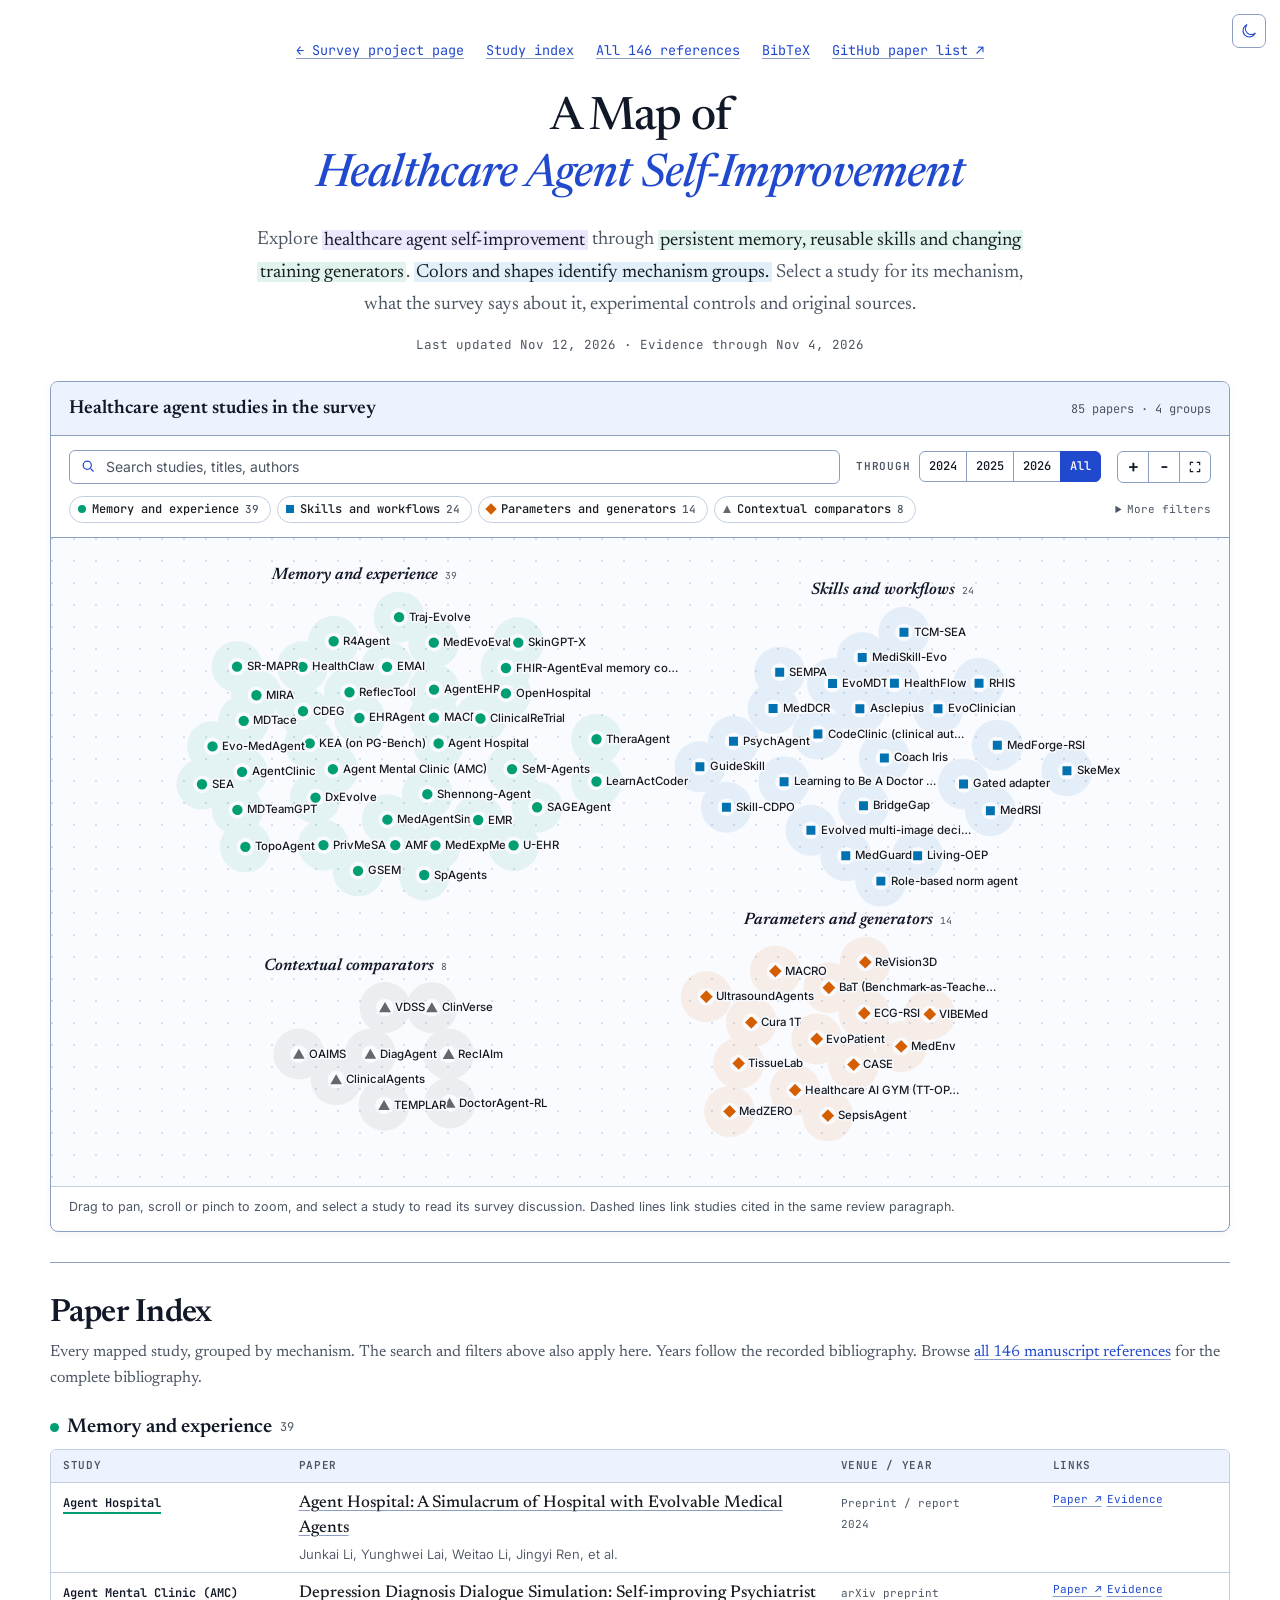
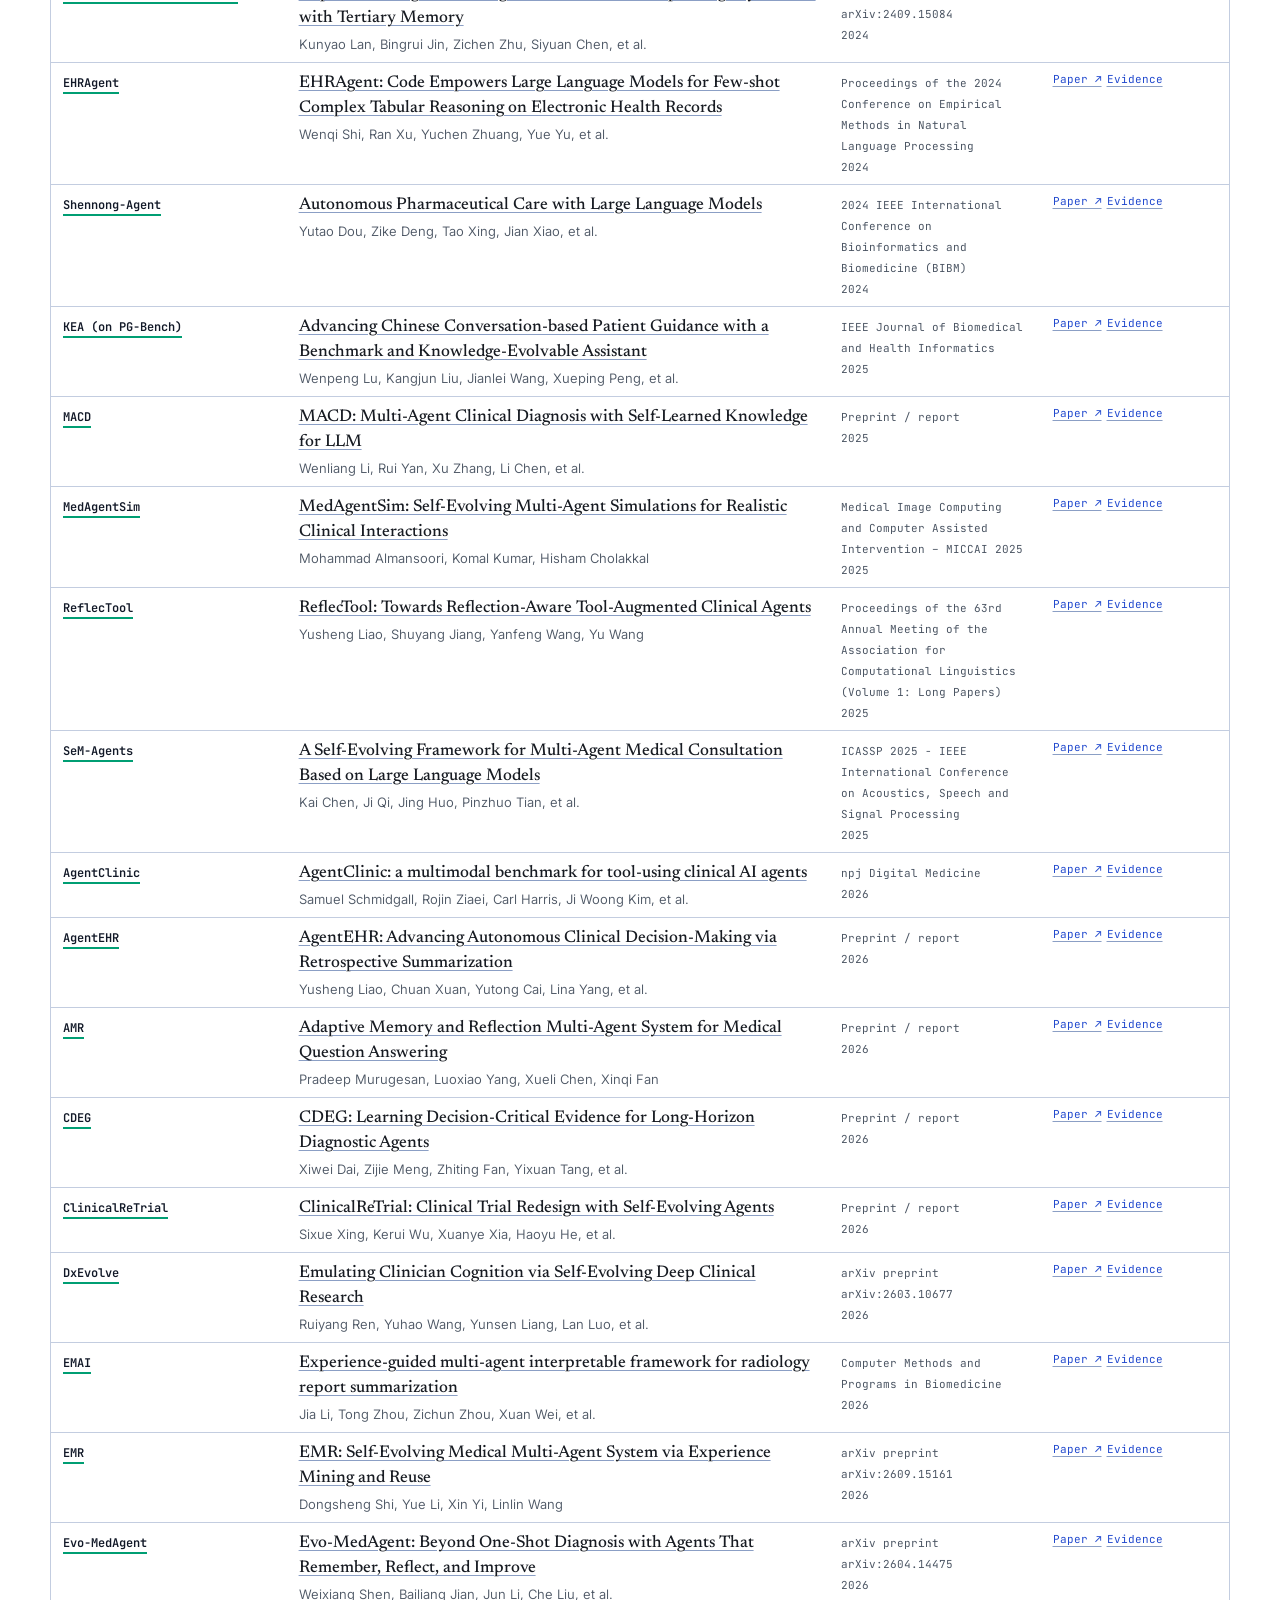
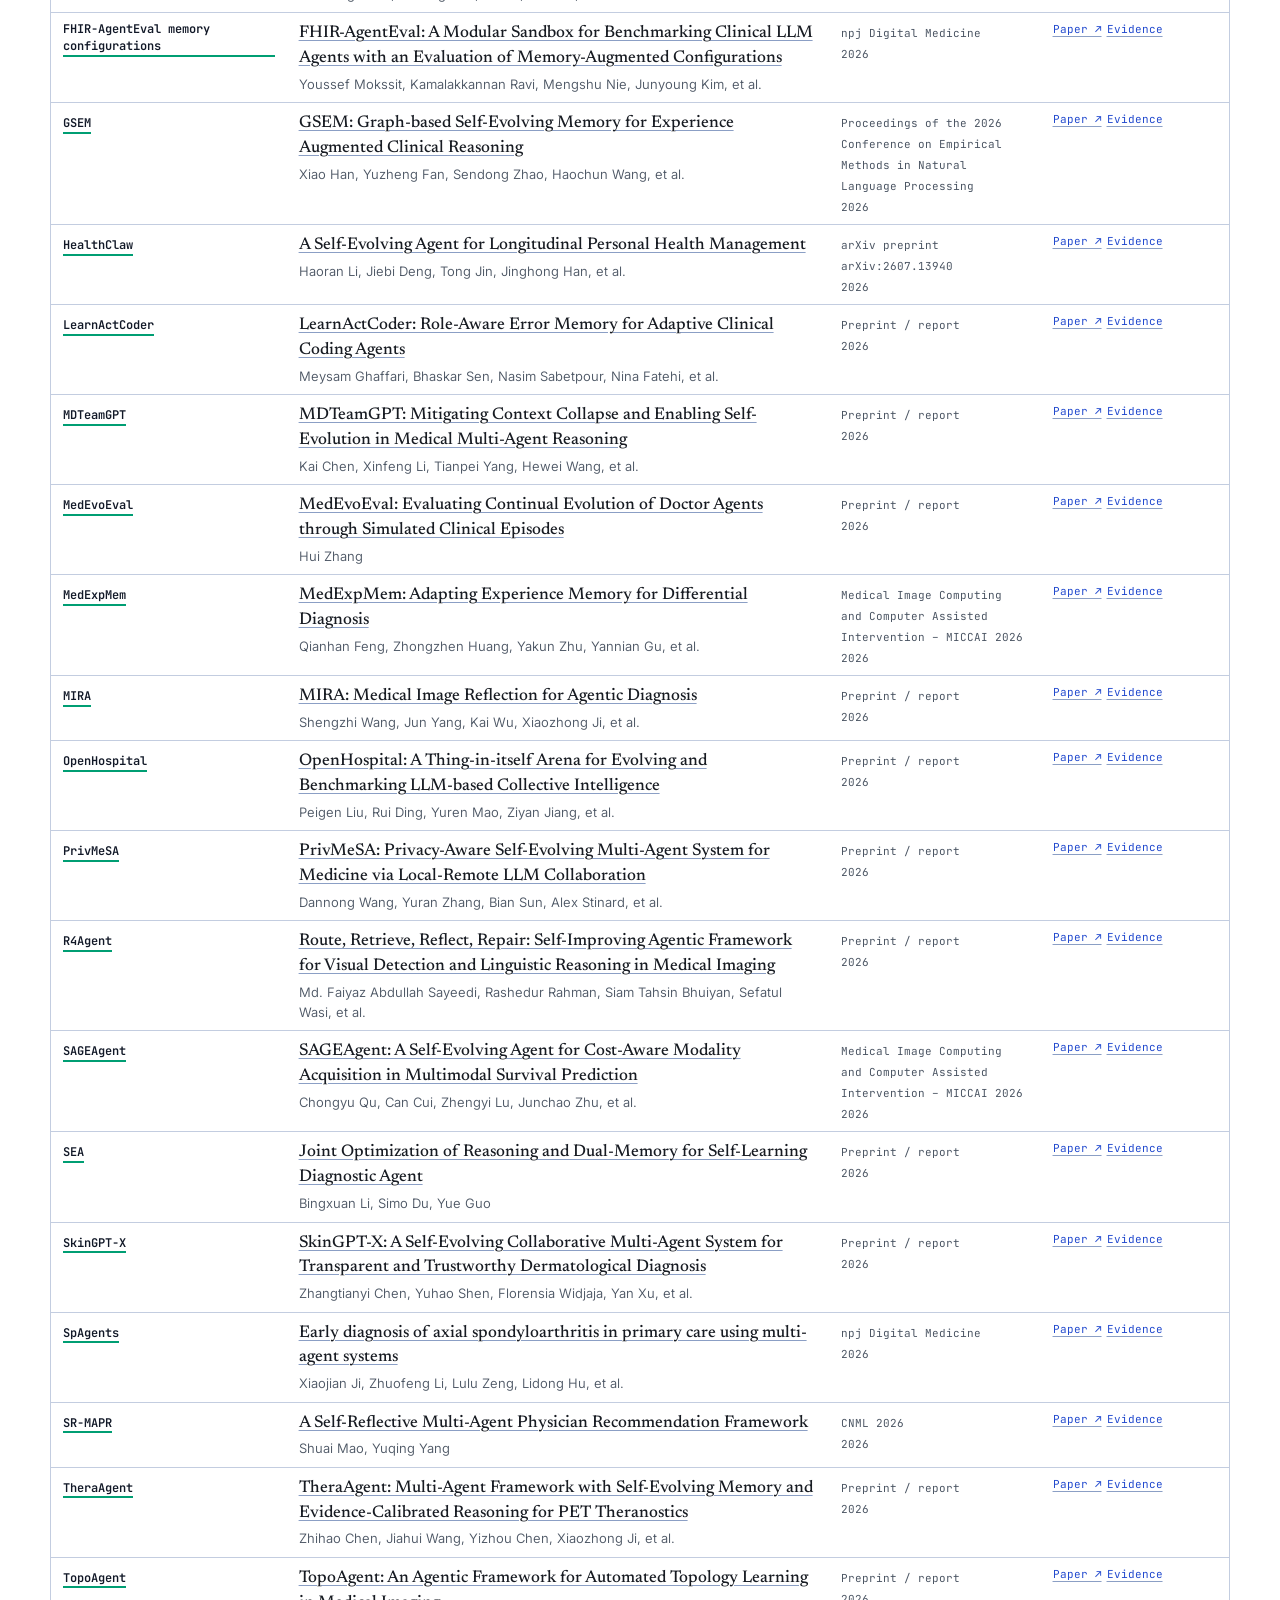
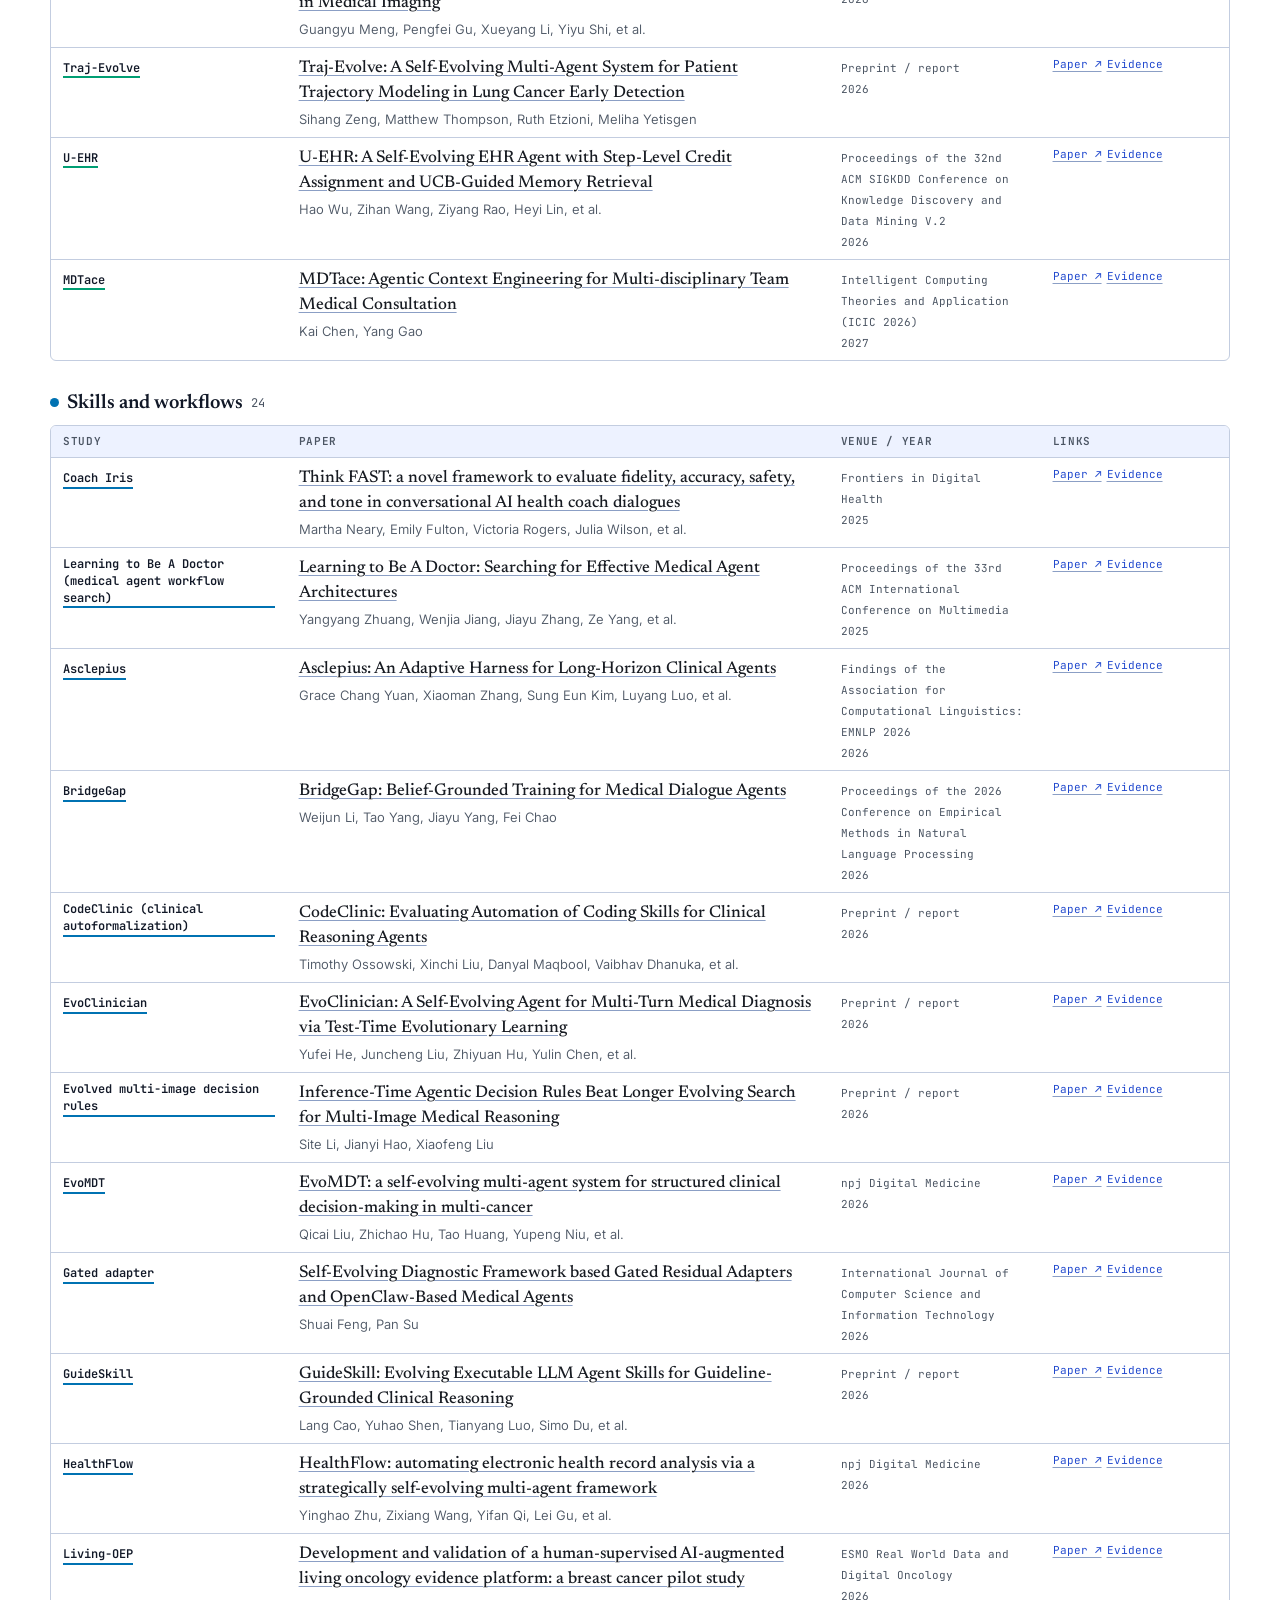
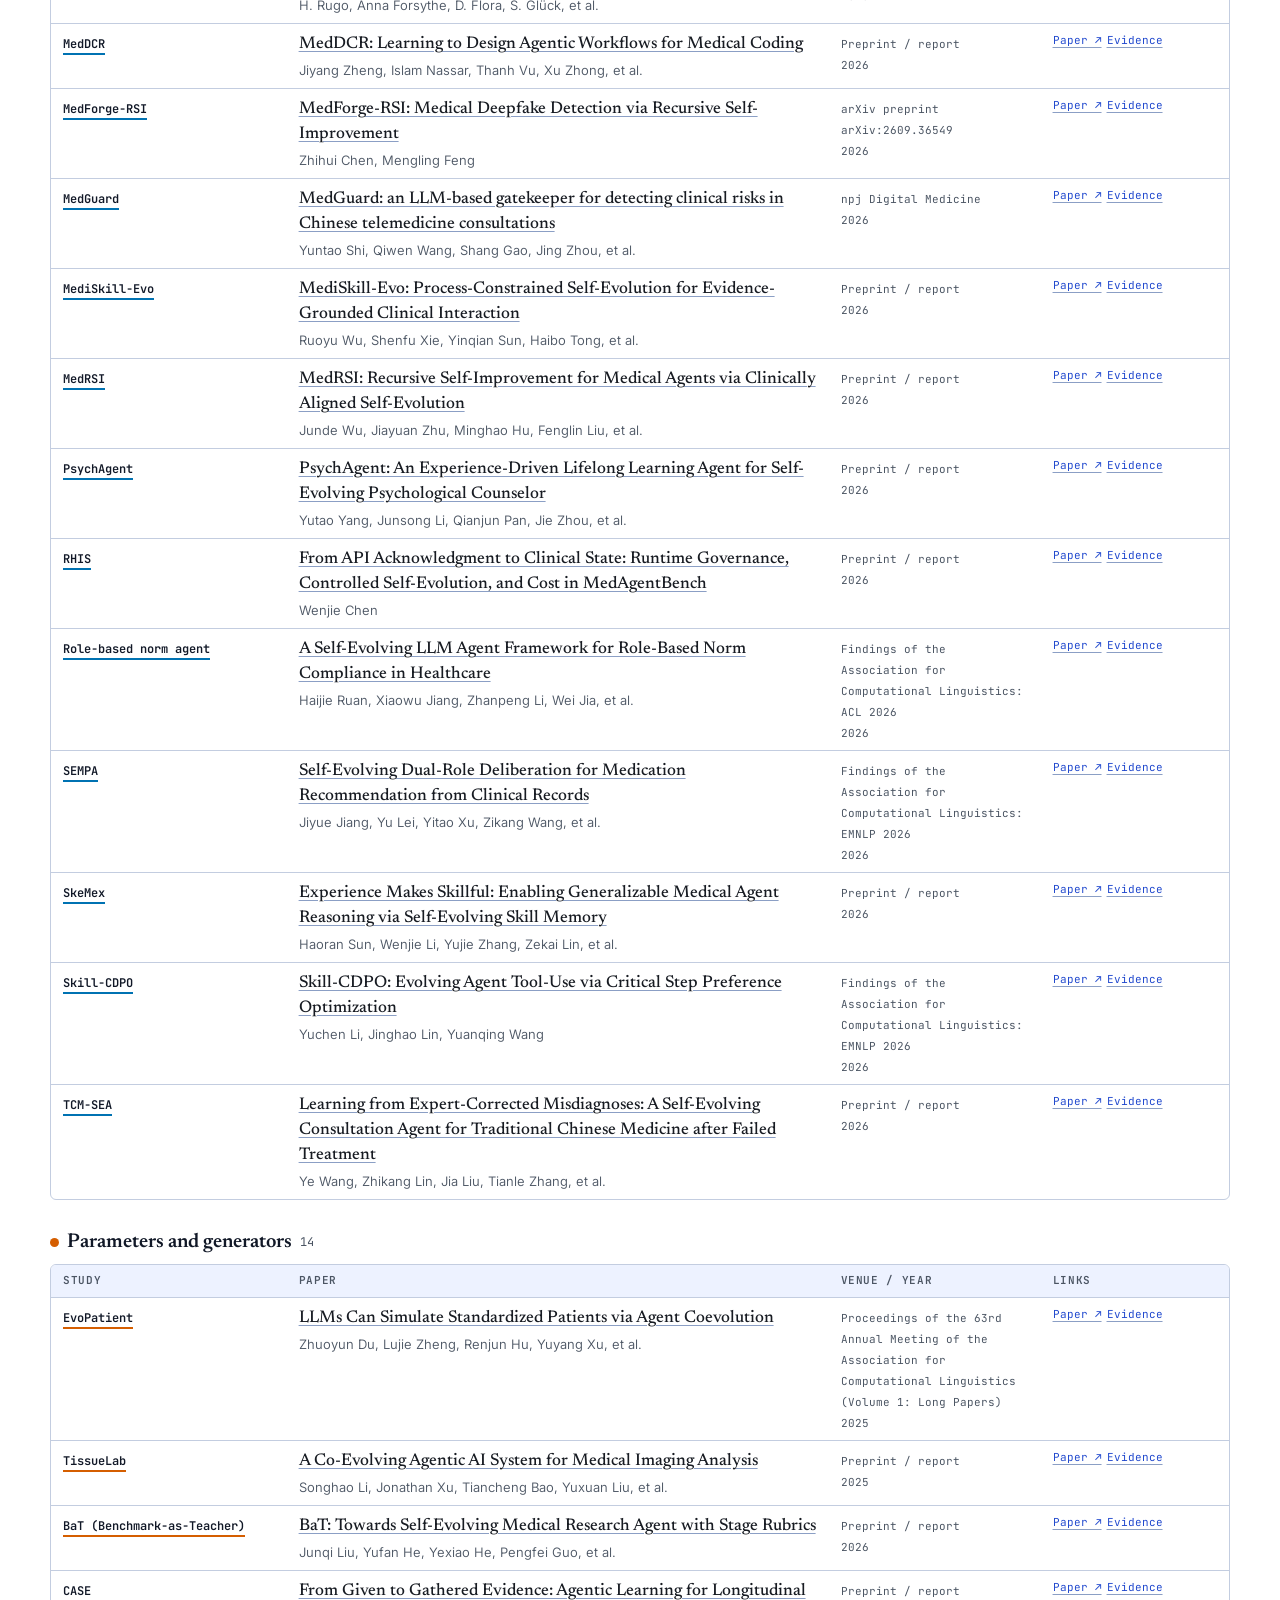
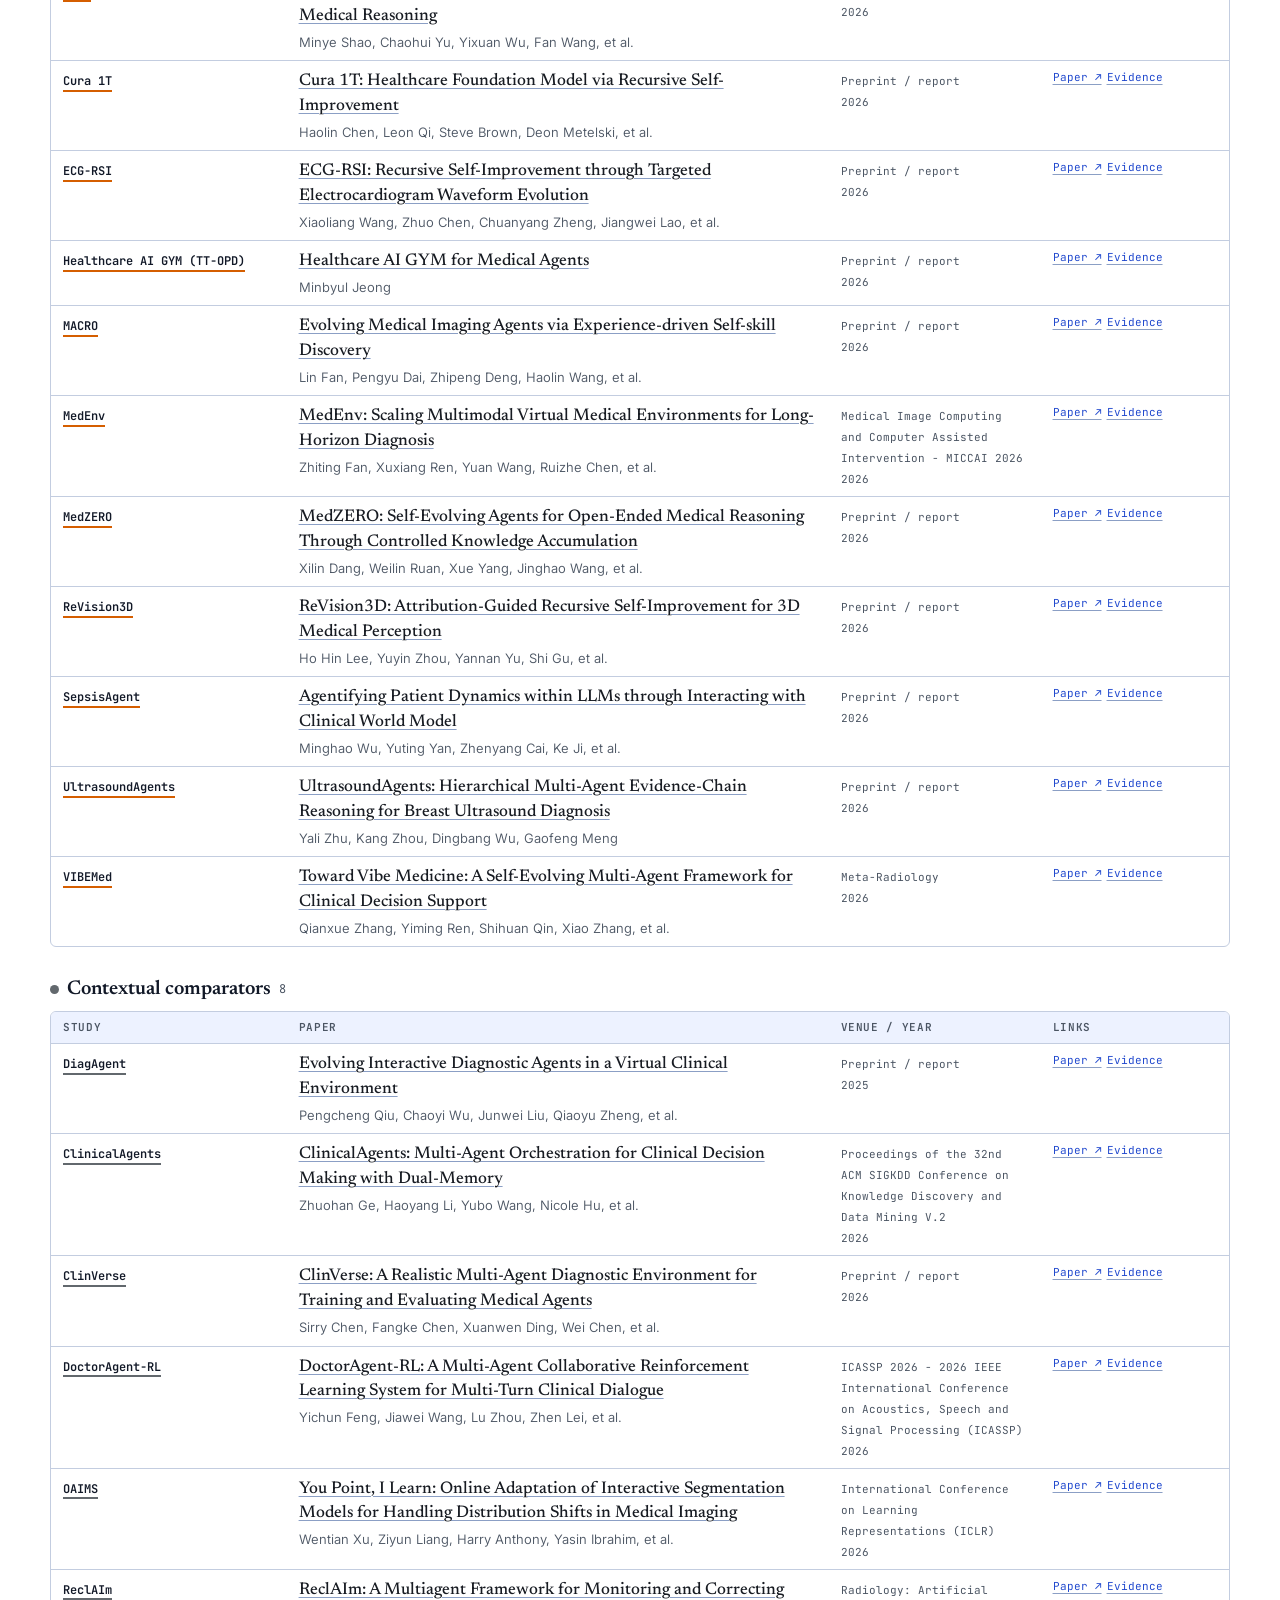
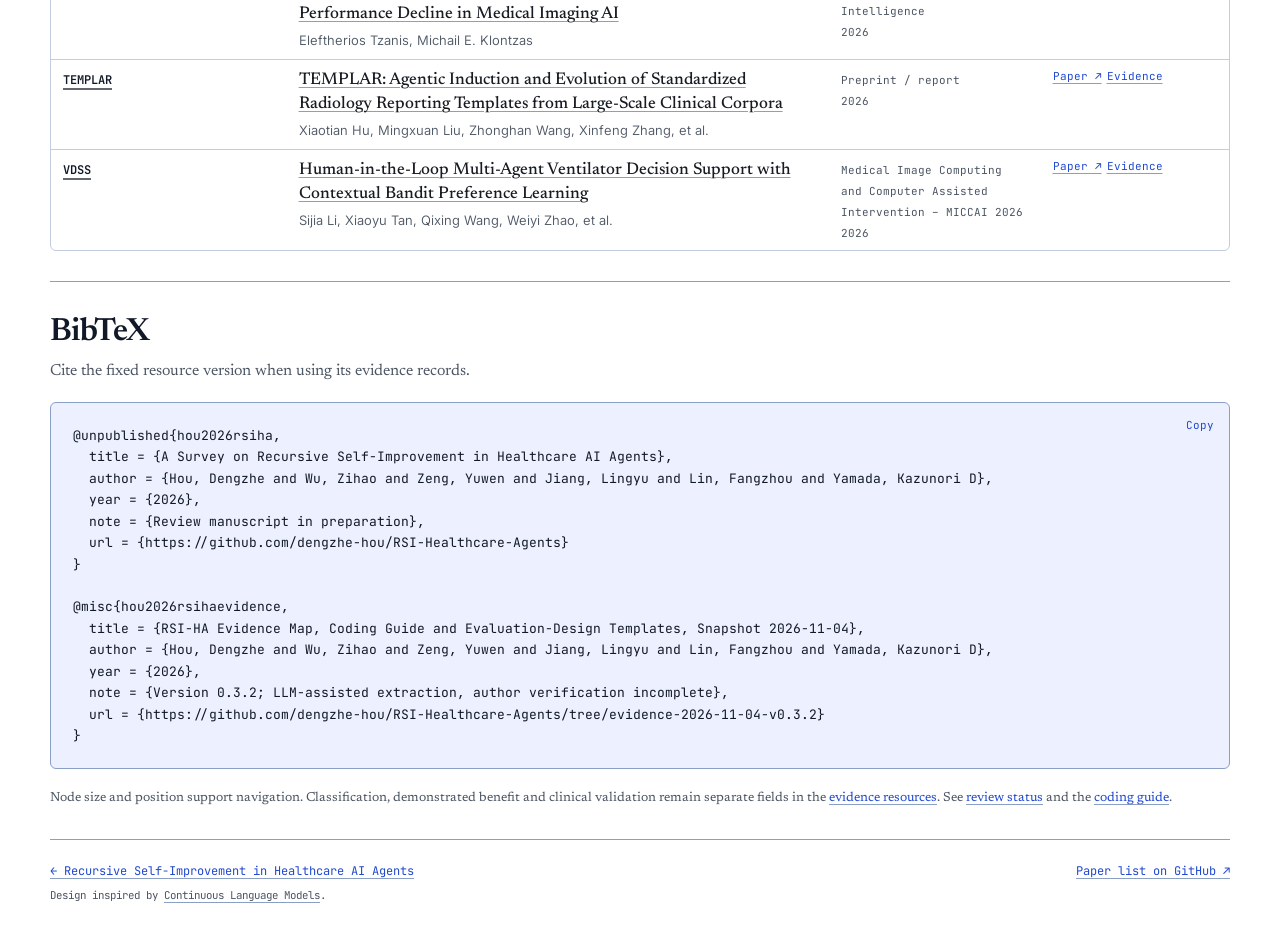
==== map/index.html @ c8fae632 "Add searchable full bibliography alongside the 85-study map" ====
<!doctype html><html lang="en"><head><meta charset="utf-8"><meta name="viewport" content="width=device-width,initial-scale=1"><title>A Map of Healthcare Agent Self-Improvement</title><meta name="description" content="Explore the healthcare agent self-improvement studies discussed in our survey, with source-linked records and survey excerpts."><meta property="og:title" content="A Map of Healthcare Agent Self-Improvement"><meta property="og:image" content="https://dengzhe-hou.github.io/RSI-Healthcare-Agents/assets/social-preview.png"><link rel="canonical" href="https://dengzhe-hou.github.io/RSI-Healthcare-Agents/map/"><link rel="stylesheet" href="../assets/site.css?v=20261112-cobalt"><link rel="stylesheet" href="map.css?v=20261112-cobalt"><script src="../assets/theme.js?v=20261112-layout"></script><script defer src="map.js?v=20261112-layout"></script></head><body><a class="skip" href="#network">Skip to map</a><button class="theme-switch" aria-label="Toggle dark mode" title="Toggle dark mode"><svg viewBox="0 0 24 24" aria-hidden="true"><path d="M20.5 14.5A8.5 8.5 0 1 1 9.5 3.5a7 7 0 0 0 11 11Z"/></svg></button>
<header class="map-intro map-shell"><nav aria-label="Related pages"><a href="../">← Survey project page</a><a href="#paper-index">Study index</a><a href="../references/">All 146 references</a><a href="#citation">BibTeX</a><a href="https://github.com/dengzhe-hou/RSI-Healthcare-Agents/blob/main/PAPERS.md">GitHub paper list ↗</a></nav><h1><span>A Map of</span><span><em>Healthcare Agent Self-Improvement</em></span></h1><p class="map-deck">Explore <mark class="lavender">healthcare agent self-improvement</mark> through <mark class="mint">persistent memory, reusable skills and changing training generators</mark>. <mark class="sky">Colors and shapes identify mechanism groups.</mark> Select a study for its mechanism, what the survey says about it, experimental controls and original sources.</p><p class="updated">Last updated <time datetime="2026-11-12">Nov 12, 2026</time> · Evidence through Nov 4, 2026</p></header>
<main class="map-shell"><section class="network-widget" id="network" aria-label="Interactive study map"><div class="widget-title"><strong>Healthcare agent studies in the survey</strong><span id="count" aria-live="polite">Loading papers…</span></div><form id="filters" role="search"><div class="control-row"><label class="paper-search"><svg viewBox="0 0 24 24" aria-hidden="true"><circle cx="10" cy="10" r="6.5"/><path d="m15 15 5 5"/></svg><input id="search" type="search" placeholder="Search studies, titles, authors" aria-label="Search studies" autocomplete="off"></label><div class="year-controls"><span>Through</span><div id="through-years" class="segmented"></div></div><div class="segmented zoom-controls"><button id="zoom-in" type="button" aria-label="Zoom in">+</button><button id="zoom-out" type="button" aria-label="Zoom out">−</button><button id="zoom-fit" type="button" aria-label="Fit map"><svg viewBox="0 0 24 24" aria-hidden="true"><path d="M4 9V4h5M15 4h5v5M20 15v5h-5M9 20H4v-5"/></svg></button></div></div><div class="legend-row"><div id="legend" class="legend" role="group" aria-label="Filter by mechanism group"></div><details class="advanced"><summary>More filters</summary><div class="advanced-body"><label>Survey section<select id="section"><option value="">Whole survey</option></select></label><label>Evaluation<select id="setting"><option value="">All settings</option></select></label><label>Evidence level<select id="level"><option value="">All levels</option></select></label><label>Exact year<select id="year"><option value="">All years</option></select></label><select id="group" hidden><option value="">All groups</option></select><button id="reset-filters" type="button">Reset all filters</button></div></details></div></form><div class="workspace" id="workspace"><section id="map-stage" aria-label="Paper network"><svg id="map" viewBox="0 0 1200 860" role="group" aria-label="Studies grouped by recorded mechanism"></svg><div id="map-tooltip" role="tooltip" hidden></div><p id="empty" hidden>No papers match. Clear the search or enable another group.</p><aside id="detail" hidden aria-label="Selected study"></aside></section></div><p class="map-hint">Drag to pan, scroll or pinch to zoom, and select a study to read its survey discussion. Dashed lines link studies cited in the same review paragraph.</p></section>
<section class="index-section"><h2>Paper Index</h2><p class="note">Every mapped study, grouped by mechanism. The search and filters above also apply here. Years follow the recorded bibliography. Browse <a href="../references/">all 146 manuscript references</a> for the complete bibliography.</p><div id="paper-index" aria-label="Paper index"></div></section><section id="citation" class="map-citation"><h2>BibTeX</h2><p class="note">Cite the fixed resource version when using its evidence records.</p><div class="citation-box"><button id="copy-citation" aria-label="Copy BibTeX">Copy</button><pre id="citation-text"></pre></div><p class="note status-note">Node size and position support navigation. Classification, demonstrated benefit and clinical validation remain separate fields in the <a href="../resources/">evidence resources</a>. See <a href="../resources/REVIEW_STATUS.md">review status</a> and the <a href="../resources/EVIDENCE_CODING_GUIDE.md">coding guide</a>.</p></section></main><footer class="map-shell"><div class="site-footer-note"><a href="../">← Recursive Self-Improvement in Healthcare AI Agents</a><span class="design-credit">Design inspired by <a href="https://continuous-lm.github.io/">Continuous Language Models</a>.</span></div><a href="https://github.com/dengzhe-hou/RSI-Healthcare-Agents">Paper list on GitHub ↗</a></footer></body></html>
---- assets/site.css ----
@font-face{font-family:Newsreader;src:url('fonts/newsreader-regular.ttf?v=20261112-layout') format('truetype');font-style:normal;font-weight:300 700;font-display:swap}@font-face{font-family:Newsreader;src:url('fonts/newsreader-italic.ttf?v=20261112-layout') format('truetype');font-style:italic;font-weight:300 700;font-display:swap}@font-face{font-family:Inter;src:url('fonts/inter.ttf') format('truetype');font-weight:300 700;font-display:swap}@font-face{font-family:JetBrains;src:url('fonts/jetbrains.ttf') format('truetype');font-weight:400 700;font-display:swap}
:root{--page:#fff;--ink:#171b22;--heading:#111827;--muted:#4b5563;--border:#c3cde0;--rule:#8b9fc5;--soft:#edf2ff;--link:#2149ce;--strong:#14328f;--accent:#2149ce;--lavender:#9793f8;--card:#fff;--stage:#fafbff;--dots:#d6def0;--cite:#edf1ff;--serif:Newsreader,Georgia,serif;--sans:Inter,Arial,sans-serif;--mono:JetBrains,Consolas,monospace;color-scheme:light}:root[data-theme=dark]{--page:#101725;--ink:#f0f3f8;--heading:#fff;--muted:#b5c0d2;--border:#3e5275;--rule:#637dac;--soft:#1b2b4a;--link:#a6baff;--strong:#dbe3ff;--card:#162137;--stage:#121c30;--dots:#354766;--cite:#223553;--accent:#3158d2;color-scheme:dark}*{box-sizing:border-box}html{scroll-behavior:smooth;scroll-padding-top:24px}body{margin:0;background:var(--page);color:var(--ink);font:18px/1.65 var(--serif);-webkit-font-smoothing:antialiased}h1,h2,h3,p{margin:0}h2{color:var(--heading);font-size:32px;line-height:1.25;font-weight:600;letter-spacing:-.55px;margin-bottom:18px}a{color:var(--link);text-decoration:underline;text-decoration-color:var(--rule);text-underline-offset:3px;text-decoration-thickness:1px}a:hover{color:var(--strong);text-decoration-color:currentColor}button,input,select{font:inherit;color:inherit}button,summary{cursor:pointer}button{background:var(--card)}a:focus-visible,button:focus-visible,summary:focus-visible,input:focus-visible,select:focus-visible,[tabindex]:focus-visible{outline:3px solid var(--link);outline-offset:4px}.shell{width:min(980px,calc(100% - 64px));margin-inline:auto}sup{font-size:.6em;line-height:0;vertical-align:super;margin-left:2px;color:var(--muted)}.skip{position:fixed;top:-100px;left:15px;z-index:100;background:var(--heading);color:var(--page);padding:10px}.skip:focus{top:10px}.theme-switch{position:fixed;top:14px;right:14px;z-index:40;width:34px;height:34px;display:grid;place-items:center;border:1px solid var(--rule);border-radius:7px;padding:7px;color:var(--link);background:var(--page)}.theme-switch svg{width:18px;height:18px;fill:none;stroke:currentColor;stroke-width:1.4}.landing{padding-top:64px}.landing h1{text-align:center;color:var(--heading);font:500 46px/1.15 var(--serif);letter-spacing:-.9px;margin-bottom:22px}.landing h1 span{display:block}.landing h1 span+span{margin-top:5px;font-weight:400}.landing h1 em{color:var(--link);font-weight:500}.author-block{max-width:920px;margin:auto;text-align:center}.author-names{display:flex;justify-content:center;gap:3px 20px;flex-wrap:wrap;font:21px/1.7 var(--serif)}.author-names>span{white-space:nowrap}.author-mail{font:12px/1.6 var(--mono);margin:4px 0 0}.author-mail a{color:var(--muted);text-decoration:none}.university-row{display:flex;flex-wrap:wrap;align-items:center;justify-content:center;gap:15px 25px;margin-top:23px;min-height:48px}.university-row>span{display:block;max-width:210px}.university-row b{font-size:17px;font-weight:500;color:var(--heading);line-height:1.1}.university-row small{display:block;font:9px/1.4 var(--mono);letter-spacing:.08em;color:var(--muted);margin-top:4px}#affiliations{font:10px/1.7 var(--sans);color:var(--muted);margin-top:12px}#affiliations summary{font:10px var(--mono);color:var(--link);display:inline-block}#affiliations p{margin:10px auto 0;max-width:700px}.directory{display:grid;grid-template-columns:.72fr 1.6fr;gap:38px;border-top:1px solid var(--rule);margin-top:26px;padding:22px 0 12px;align-items:start}.directory h2{font-size:23px;letter-spacing:0;margin-bottom:15px}.directory ol{list-style:none;border-left:1px solid var(--heading);padding:0 0 0 20px;margin:0}.directory li+li{margin-top:10px}.directory nav a{font-size:19px;line-height:1.5}.resource-previews{display:grid;grid-template-columns:1.15fr 1.4fr .9fr;gap:24px;align-items:start}.preview-link{text-decoration:none;display:flex;flex-direction:column;align-items:center;gap:12px;min-width:0}.preview-label{font-size:22px;line-height:1.3;border-bottom:1px dotted;white-space:nowrap}.repo-preview{width:100%;min-height:161px;display:flex;flex-direction:column;align-items:start;text-align:left;border:1px solid var(--border);border-bottom:4px solid var(--accent);padding:14px 15px 10px;color:var(--heading);background:var(--card);box-shadow:0 2px 8px #11182708}.repo-preview img{margin-bottom:8px}.repo-preview .owner{font:10px/1.4 var(--mono);color:var(--muted)}.repo-preview strong{font:600 15px/1.25 var(--sans);letter-spacing:-.3px;margin:3px 0 6px;overflow-wrap:anywhere}.repo-preview small{font:10px/1.5 var(--sans);color:var(--muted)}.repo-tag{font:9px/1.4 var(--mono);margin-top:12px;color:var(--muted)}.map-preview{display:block;width:100%;border:1px solid var(--border);border-bottom:4px solid var(--link);background:var(--card);box-shadow:0 2px 8px #11182708}.map-preview img{display:block;width:100%;height:auto}.document-preview{display:block;width:min(112px,calc(100% - 16px));margin-right:12px;position:relative;isolation:isolate}.document-preview:before,.document-preview:after{content:'';position:absolute;inset:0;border:1px solid var(--rule);z-index:-1;background:var(--soft);transform:translate(5px,5px)}.document-preview:before{transform:translate(10px,10px);background:var(--cite)}.document-preview img{display:block;width:100%;height:auto;border:1px solid var(--rule)}.opening-figure{width:calc(100% + 40px);margin:30px -20px 0}.opening-figure img{display:block;width:100%;height:auto}.opening-figure figcaption{font:16px/1.55 var(--serif);color:var(--muted);margin:14px 20px 0}.text-block{padding-block:30px;border-top:1px solid var(--rule)}.landing+.text-block{margin-top:36px}.note{font-size:16px;color:var(--muted);margin-bottom:18px}.abstract-box{border:1px solid var(--rule);border-radius:8px;overflow:hidden;background:var(--card)}.abstract-box:before{content:'';display:block;height:5px;background:linear-gradient(90deg,var(--accent),#4c76e5)}.abstract-opening{font:400 27px/1.4 var(--serif);letter-spacing:-.2px;color:var(--heading);padding:24px 30px 18px;background:linear-gradient(var(--soft),var(--card))}.abstract-copy{padding:4px 30px 18px;color:var(--ink)}.abstract-copy p{margin-bottom:12px}.chapter-list{position:relative;margin-top:6px}.chapter-list>ol{list-style:none;width:56%;padding:0 0 0 20px;border-left:1px solid var(--heading);margin:0}.chapter-list li{position:relative}.chapter-list summary{display:flex;gap:8px;align-items:baseline;list-style:none;font:20px/1.45 var(--serif);color:var(--heading);padding:6px 0}.chapter-list summary::-webkit-details-marker{display:none}.chapter-list summary:after{content:'⌄';margin-left:auto;font:20px var(--sans);color:var(--link)}.chapter-list details[open]>summary:after{content:'⌃'}.chapter-number{min-width:20px;font-variant-numeric:tabular-nums}.chapter-list .subsections{list-style:none;padding:0 28px 10px;margin:0}.chapter-list .subsections a{display:flex;gap:10px;padding:3px 0;font:17px/1.45 var(--serif);color:var(--ink);text-decoration:none}.subsections .depth-2{padding-left:28px!important;font-size:16px!important;color:var(--muted)!important}.subsections a span:first-child{color:var(--muted);min-width:28px}.chapter-preview{position:absolute;top:2px;left:calc(100% + 28px);width:clamp(280px,34vw,380px);padding:8px;margin:0;border:1px solid var(--rule);border-radius:6px;background:var(--page);visibility:hidden;opacity:0;z-index:5}.chapter-preview img{display:block;width:100%;height:auto}.chapter-list li:hover>.chapter-preview,.chapter-list li:focus-within>.chapter-preview{visibility:visible;opacity:1}.chapter-list li:nth-last-child(-n+2)>.chapter-preview{transform:translateY(calc(-100% + 42px))}.chapter-list .chapter-browse{display:block;font:12px/1.6 var(--mono);padding:4px 28px 10px}.mechanism-tabs{display:flex;flex-wrap:wrap;gap:6px;margin:16px 0}.mechanism-tabs button{font:11px/1.4 var(--mono);border:1px solid var(--rule);border-radius:5px;padding:6px 10px;background:var(--card);color:var(--heading)}.mechanism-tabs button[aria-selected=true]{color:#fff;background:var(--accent);border-color:var(--accent)}.mechanism-view{display:grid;grid-template-columns:1fr 1fr;gap:28px;align-items:center;margin-bottom:18px}.mechanism-view img{display:block;width:100%;height:auto}.mechanism-view h3{font-size:26px;color:var(--heading);margin-bottom:10px}.mechanism-view p{font-size:18px}.mechanism-links{display:flex;gap:12px;flex-wrap:wrap;margin-top:16px;font:11px/1.6 var(--mono)!important}.news-list{list-style:none;padding:0;margin:0 0 20px}.news-list li{display:grid;grid-template-columns:130px 1fr;gap:18px;padding:12px 0;border-top:1px solid var(--border)}.news-list li:first-child{padding-top:0;border:0}.news-list time{font:600 12px/1.6 var(--mono);color:var(--link);padding-top:3px}.citation-box{position:relative;background:var(--cite);border:1px solid var(--rule);border-radius:6px;padding:22px 52px 22px 22px}.citation-box pre{font:13px/1.65 var(--mono);color:var(--heading);white-space:pre-wrap;overflow-wrap:anywhere;margin:0}.citation-box button{position:absolute;right:10px;top:10px;border:0;font:11px var(--mono);color:var(--link);background:transparent;padding:5px}.status-note{font-size:13px;margin-top:18px}.floating-contents{position:fixed;left:max(12px,calc((100vw - 980px)/2 - 204px));top:50%;transform:translateY(-50%);width:164px;display:none;z-index:20}.floating-contents.visible{display:block}.floating-contents b{display:block;font-size:20px;color:var(--heading);margin-bottom:13px}.floating-contents a{display:block;border-left:1px solid var(--heading);padding:10px 0 10px 12px;font-size:15px;line-height:1.4}footer{display:flex;justify-content:space-between;gap:20px;border-top:1px solid var(--rule);padding-block:22px 30px;font:12px/1.6 var(--mono);color:var(--muted)}:root[data-theme=dark] .repo-preview img{filter:invert(.85)}:root[data-theme=dark] .opening-figure img,:root[data-theme=dark] .mechanism-view img,:root[data-theme=dark] .chapter-preview img{background:#fff;border-radius:4px}
@media(max-width:1360px){.floating-contents{display:none!important}}@media(max-width:1050px){.directory{gap:24px;grid-template-columns:.65fr 1.7fr}.preview-label{font-size:19px}.resource-previews{gap:16px}.author-names{font-size:19px;gap:3px 17px}.university-row{gap:12px 18px}.university-row b{font-size:15px}.opening-figure{width:100%;margin-inline:0}.directory nav a{font-size:18px}}@media(max-width:900px){.chapter-list>ol{width:100%}.chapter-preview{display:none;position:static;visibility:visible;opacity:1;width:auto;max-width:440px;margin:5px 0 14px 28px;transform:none!important}.chapter-list li:has(details[open])>.chapter-preview{display:block}.resource-previews{grid-template-columns:1fr 1fr}.resource-previews>a:last-child{display:none}.directory{grid-template-columns:.65fr 1.4fr}.preview-label{font-size:21px}.landing h1{font-size:40px}.university-row b{font-size:16px}}@media(max-width:600px){.shell{width:calc(100% - 32px)}.landing{padding-top:54px}.landing h1{font-size:32px;line-height:1.18;letter-spacing:-.6px}.author-names{font-size:17px;gap:2px 15px}.author-mail{font-size:10px}.university-row{gap:14px 20px;margin-top:17px}.university-row>span{width:42%}.university-row b{font-size:14px}.university-row small{font-size:8px}#affiliations{font-size:9px}.directory{margin-top:22px;grid-template-columns:1fr;gap:20px;padding-top:18px}.directory nav ol{display:flex;flex-wrap:wrap;gap:8px 18px;padding-left:14px}.directory li+li{margin:0}.directory h2{font-size:22px;margin-bottom:10px}.directory nav a{font-size:15px}.resource-previews{grid-template-columns:1fr 1.2fr;gap:18px}.preview-label{font-size:18px}.repo-preview{padding:12px;min-height:145px}.repo-preview strong{font-size:13px}.repo-preview small{font-size:9px}.repo-preview .owner{font-size:9px}.map-preview img{min-height:141px;object-fit:cover}.opening-figure{margin-top:24px;overflow:auto}.opening-figure>a{display:block;min-width:690px}.opening-figure figcaption{font-size:14px;margin:12px 0 0;min-width:0}h2{font-size:28px}.text-block{padding-block:25px}.note{font-size:14px;margin-bottom:14px}.abstract-opening{font-size:23px;padding:20px 20px 14px}.abstract-copy{padding:0 20px 14px;font-size:17px}.chapter-list summary{font-size:18px}.chapter-list .subsections{padding-left:22px;padding-right:5px}.chapter-list .subsections a{font-size:16px}.subsections .depth-2{font-size:14px!important;padding-left:15px!important}.chapter-preview{margin-left:22px}.mechanism-view{grid-template-columns:1fr;gap:16px}.mechanism-view>a{max-width:350px;margin:auto}.mechanism-view h3{font-size:25px}.mechanism-view p{font-size:17px}.mechanism-tabs{gap:5px}.mechanism-tabs button{font-size:10px;padding:5px 8px}.news-list li{grid-template-columns:95px 1fr;gap:12px}.news-list time{font-size:10px}.news-list p{font-size:17px}.citation-box{padding:18px 35px 18px 18px}.citation-box pre{font-size:10.5px}.status-note{font-size:12px}.theme-switch{width:30px;height:30px;top:10px;right:10px}footer{font-size:10px;flex-wrap:wrap;gap:8px}}@media(prefers-reduced-motion:reduce){html{scroll-behavior:auto}}

.author-block{position:relative}.university-row>span{line-height:1.1}.university-row small{display:none}#affiliations{position:absolute;z-index:25;left:50%;transform:translateX(-50%);width:min(700px,100%);margin-top:10px}#affiliations[open]{padding:12px;border:1px solid var(--rule);border-radius:6px;background:var(--card);box-shadow:0 8px 24px #11182720}
.site-footer-note{display:grid;gap:6px}.design-credit{font-size:.9em}.design-credit a{color:inherit}
---- map/map.css ----
.map-shell{width:min(1180px,calc(100% - 64px));margin-inline:auto}.map-intro{text-align:center;padding:40px 0 26px}.map-intro nav{display:flex;flex-wrap:wrap;justify-content:center;gap:4px 22px;font:13.5px/1.6 var(--mono);margin-bottom:30px}.map-intro h1{font:500 46px/1.15 var(--serif);color:var(--heading);letter-spacing:-.9px;margin:0 0 22px}.map-intro h1 span{display:block}.map-intro h1 span+span{margin-top:5px;font-weight:400}.map-intro h1 em{font-weight:500;color:var(--link)}.map-deck{font:19px/1.7 var(--serif);max-width:780px;margin:0 auto;color:var(--muted)}mark{color:var(--ink);padding:.04em .12em;box-decoration-break:clone;-webkit-box-decoration-break:clone}mark.lavender{background:#eae7ff}mark.mint{background:#e0f4ed}mark.sky{background:#e0effa}.updated{font:12.5px/1.6 var(--mono);color:var(--muted);margin-top:14px}.network-widget{border:1px solid var(--rule);border-radius:8px;overflow:hidden;background:var(--card);box-shadow:0 2px 10px #1d1b5e0a}.widget-title{display:flex;align-items:baseline;justify-content:space-between;gap:16px;padding:14px 18px 12px;background:var(--soft);border-bottom:1px solid var(--rule)}.widget-title strong{font:600 19px/1.4 var(--serif);color:var(--heading)}.widget-title>span{font:12px/1.5 var(--mono);color:var(--muted)}.control-row{display:flex;flex-wrap:wrap;align-items:center;gap:10px 16px;padding:14px 18px 0}.paper-search{display:flex;flex:1 1 260px;align-items:center;gap:8px;height:34px;min-width:0;padding:0 11px;border:1px solid var(--rule);border-radius:6px;background:var(--card)}.paper-search:focus-within{border-color:var(--accent);box-shadow:0 0 0 3px #2149ce2e}.paper-search>svg{height:15px;width:15px;fill:none;stroke:var(--accent);stroke-width:2;flex-shrink:0}.paper-search input{width:100%;min-width:0;border:0;outline:0;background:transparent;font:14px var(--sans);color:var(--ink)}.paper-search input::placeholder{color:var(--muted)}.year-controls{display:flex;gap:8px;align-items:center}.year-controls>span{font:600 11px/1 var(--mono);letter-spacing:.08em;text-transform:uppercase;color:var(--muted)}.segmented{display:inline-flex}.segmented button{font:500 12px/1.4 var(--mono);padding:6px 9px;border:1px solid var(--rule);background:var(--card);color:var(--heading)}.segmented button+button{margin-left:-1px}.segmented button:first-child{border-radius:6px 0 0 6px}.segmented button:last-child{border-radius:0 6px 6px 0}.segmented button:hover{position:relative;z-index:1;border-color:var(--accent);background:var(--soft)}.segmented button[aria-pressed=true]{position:relative;z-index:1;border-color:var(--accent);background:var(--accent);color:#fff}.zoom-controls{margin-left:auto}.zoom-controls button{width:32px;height:32px;padding:0;font-size:18px}.zoom-controls button:last-child{font:20px var(--sans)}.legend-row{display:flex;align-items:center;gap:10px;justify-content:space-between;padding:12px 18px 14px;border-bottom:1px solid var(--rule);position:relative}.legend{display:flex;gap:6px;flex-wrap:wrap}.legend button{display:inline-flex;gap:6px;align-items:center;cursor:pointer;background:var(--card);border:1px solid var(--border);border-radius:999px;padding:4px 11px 4px 8px;color:var(--ink);font:500 12px/1.4 var(--mono)}.legend button .dot{display:inline-block;width:8px;height:8px;background:var(--color);border-radius:50%}.legend button .shape-skills{border-radius:0}.legend button .shape-generators{border-radius:0;transform:rotate(45deg)}.legend button .shape-comparators{border-radius:0;clip-path:polygon(50% 0,100% 100%,0 100%)}.legend button .n{color:var(--muted);font-size:11px}.legend button[aria-pressed=false]{opacity:.5}.legend button[aria-pressed=false] .label{text-decoration:line-through}.legend button[aria-pressed=false] .dot{background:transparent;outline:1px solid var(--color)}.legend button:hover{border-color:var(--color)}.advanced{position:relative;flex-shrink:0;font:11px var(--mono);color:var(--muted)}.advanced summary{cursor:pointer;white-space:nowrap}.advanced-body{position:absolute;right:0;top:30px;z-index:10;width:270px;padding:17px;border:1px solid var(--rule);border-radius:7px;background:var(--card);box-shadow:0 10px 30px #1d1b5e20}.advanced-body label{display:block;margin-bottom:12px;line-height:1.5}.advanced-body select{width:100%;display:block;margin-top:4px;font:12px var(--sans);background:var(--card);color:var(--ink);border:1px solid var(--rule);border-radius:4px;padding:5px;min-width:0}.advanced-body button{font:11px var(--mono);border:1px solid var(--rule);padding:5px 9px;border-radius:4px;color:var(--link)}.workspace{position:relative}#map-stage{position:relative;height:min(72vh,700px);min-height:440px;overflow:hidden;background:radial-gradient(circle at 1px 1px,var(--dots) 1px,transparent 1.2px) 0 0/22px 22px,var(--stage);user-select:none}#map{display:block;width:100%;height:100%;touch-action:none;cursor:grab}#map.dragging{cursor:grabbing}#map text{font:500 13px var(--sans);fill:var(--ink);paint-order:stroke;stroke:var(--stage);stroke-width:3.5px;stroke-linejoin:round;user-select:none;pointer-events:none}#map .cluster-label{font:italic 600 19px var(--serif);fill:var(--heading);stroke-width:5px}#map .paper-node{cursor:pointer;transition:opacity .15s}#map .hit{fill:transparent}#map .paper-node.dimmed{opacity:.14}#map .paper-node.is-selected text{fill:var(--strong);font-weight:700}#map .paper-node.is-selected .halo{stroke:var(--heading);stroke-width:2}#map .paper-node:hover .halo,#map .paper-node:focus .halo{stroke:var(--heading);stroke-width:1.2}#map .paper-node:focus{outline:none}#map .edge{stroke:var(--lavender);stroke-width:1.2;stroke-opacity:.6;stroke-dasharray:3 3;pointer-events:none}#map-tooltip{position:absolute;z-index:12;max-width:300px;padding:9px 12px 10px;border:1px solid var(--rule);border-radius:6px;background:var(--card);box-shadow:0 8px 24px #1d1b5e1f;font:12.5px/1.45 var(--sans);color:var(--ink);pointer-events:none}#map-tooltip small{display:block;margin-top:4px;color:var(--muted);font-size:11px}.map-hint{font:12.5px/1.6 var(--sans);color:var(--muted);margin:0;padding:10px 18px 14px;border-top:1px solid var(--border)}#empty{position:absolute;left:50%;top:50%;transform:translate(-50%,-50%);border:1px solid var(--rule);border-radius:6px;background:var(--card);padding:10px 14px;margin:0;max-width:90%;text-align:center;font:14px/1.5 var(--sans);color:var(--muted)}#detail{position:absolute;z-index:15;top:12px;bottom:12px;right:12px;width:360px;max-width:calc(100% - 24px);overflow:auto;overscroll-behavior:contain;border:1px solid var(--rule);border-top:4px solid var(--color);border-radius:8px;background:var(--card);box-shadow:0 14px 40px #1d1b5e24;font-family:var(--sans);user-select:text;scrollbar-width:thin}.detail-bar{position:sticky;top:0;z-index:2;background:var(--card);display:flex;align-items:center;justify-content:space-between;gap:8px;padding:10px 12px 8px 16px;border-bottom:1px solid var(--border)}.group-tag{font:600 11px/1.4 var(--mono);text-transform:uppercase;letter-spacing:.08em;color:var(--muted);margin:0}.close{width:28px;height:28px;border:1px solid var(--rule);border-radius:5px;color:var(--link);font:20px/1 var(--sans);background:var(--card)}.detail-body{padding:12px 16px 18px}.detail-body h2{font:600 24px/1.2 var(--serif);margin:0 0 6px;letter-spacing:0}.paper-title{font:16px/1.45 var(--serif);margin-bottom:8px}.paper-authors{font:12.5px/1.5 var(--sans);color:var(--muted);margin-bottom:4px}.paper-venue{font:11.5px/1.5 var(--mono);color:var(--link);margin-bottom:12px}.detail-actions{display:flex;gap:6px;flex-wrap:wrap;margin-bottom:16px}.detail-actions a,.detail-actions button{border:1px solid var(--rule);border-radius:5px;font:11px/1.4 var(--mono);padding:5px 8px;color:var(--heading);background:var(--card);text-decoration:none}.detail-actions a:first-child{color:white;background:var(--accent);border-color:var(--accent)}.detail-summary{font:15.5px/1.55 var(--serif);margin-bottom:12px}.detail-body h3{font:600 11px/1.4 var(--mono);letter-spacing:.1em;text-transform:uppercase;color:var(--muted);margin:16px 0 8px}.survey-passage{border-left:3px solid var(--color);border-radius:0 6px 6px 0;background:var(--soft);padding:9px 12px;margin-bottom:10px}.survey-passage blockquote{font:14.5px/1.55 var(--serif);margin:0 0 4px}.survey-passage>a{font:500 11.5px/1.5 var(--sans);color:var(--strong);text-decoration:none}.related-list{display:flex;flex-wrap:wrap;gap:5px}.related-list button{border:1px solid var(--border);border-radius:999px;padding:3px 9px;background:var(--card);font:12px/1.4 var(--mono);color:var(--heading)}.related-list button:hover{border-color:var(--color)}.record-codes{display:flex;gap:5px;margin-bottom:12px}.record-codes span{font:10px/1.5 var(--mono);padding:2px 6px;border-radius:4px;background:var(--soft);color:var(--muted)}.detail-body details{margin-top:18px;border-top:1px solid var(--border);padding-top:12px}.detail-body details>summary{font:12px/1.5 var(--mono);color:var(--link)}.detail-body details p{font:13px/1.6 var(--sans);margin:0 0 10px}.detail-body pre{white-space:pre-wrap;overflow-wrap:anywhere;font:10px/1.6 var(--mono);background:var(--soft);padding:10px}.detail-body .fine{font:11px/1.6 var(--sans);color:var(--muted);margin:12px 0}.locators{font:11px/1.7 var(--sans);padding-left:16px}.locators li{margin:8px 0}.locators a{overflow-wrap:anywhere}.record-download{font:10px/1.6 var(--mono);display:flex;flex-wrap:wrap;gap:12px;margin-top:15px}.index-section,.map-citation{border-top:1px solid var(--rule);padding-top:30px;margin-top:30px}.index-section h2,.map-citation h2{margin-bottom:6px}.index-section>.note{margin-bottom:22px}.index-group{margin-bottom:28px}.index-group h3{font:600 20px/1.4 var(--serif);color:var(--heading);margin:0 0 8px;display:flex;align-items:center;gap:8px}.index-group h3 .dot{display:inline-block;width:9px;height:9px;background:var(--color);border-radius:50%}.index-group h3 .n{font:12px var(--mono);color:var(--muted)}.table-wrap{overflow:auto;border:1px solid var(--border);border-radius:6px}.paper-table{border-collapse:collapse;width:100%;table-layout:fixed;font-family:var(--sans)}.paper-table col:nth-child(1){width:20%}.paper-table col:nth-child(3){width:18%}.paper-table col:nth-child(4){width:16%}.paper-table th{font:600 11px/1.4 var(--mono);letter-spacing:.06em;text-transform:uppercase;color:var(--muted);padding:8px 12px;text-align:left;background:var(--soft)}.paper-table td{border-top:1px solid var(--border);padding:8px 12px;vertical-align:top;font:14px/1.5 var(--sans)}.paper-table tr:hover td{background:var(--soft)}.paper-table button{border:0;border-bottom:2px solid var(--color);font:600 12px/1.4 var(--mono);text-align:left;padding:0;background:transparent;color:var(--heading)}.paper-table .index-title{font:500 17px/1.35 var(--serif);color:var(--ink)}.index-authors{display:block;color:var(--muted);font:350 13px/1.55 var(--sans);margin-top:3px}.index-venue{font:11px/1.5 var(--mono);color:var(--muted)}.index-links{font:11px/1.5 var(--mono);display:flex;gap:5px;flex-wrap:wrap}.index-links a{white-space:nowrap}.map-citation{margin-bottom:30px}.map-citation>.note{margin-bottom:18px}.map-shell footer{padding-bottom:26px}[hidden]{display:none!important}:root[data-theme=dark] mark{background:transparent!important}:root[data-theme=dark] mark.lavender{color:#b9b6ff}:root[data-theme=dark] mark.mint{color:#7fe5c1}:root[data-theme=dark] mark.sky{color:#8ad4f0}:root[data-theme=dark] .paper-search,:root[data-theme=dark] .segmented button{border-color:var(--rule)}
@media(max-width:900px){.legend-row{align-items:start}.legend button{font-size:10px;padding:4px 8px}.legend .n{font-size:9px}.map-intro h1{font-size:41px}.control-row{gap:10px}.year-controls>span{font-size:9px}.segmented button{font-size:11px}.widget-title strong{font-size:18px}.widget-title>span{font-size:10px}}@media(max-width:760px){.map-shell{width:calc(100% - 32px)}.map-intro{padding:30px 0 24px}.map-intro nav{font-size:11px;gap:6px 17px;margin-bottom:24px}.map-intro h1{font-size:36px}.map-deck{font-size:17px}.updated{font-size:10px}.widget-title{gap:8px;padding:12px 14px;flex-wrap:wrap}.control-row{padding:12px 14px 0}.paper-search{flex-basis:100%;height:34px}.paper-search input{font-size:13px}.legend-row{padding:10px 14px 12px}.legend button{font-size:9px;padding:4px 7px;gap:5px}.legend .n{font-size:9px}.advanced{font-size:9px}.advanced-body{width:245px}.year-controls>span{font-size:9px}.segmented button{font-size:10px;padding:6px 8px}.zoom-controls button{font-size:18px;width:30px;height:30px}.map-hint{font-size:11px;padding:10px 14px 12px}#map-stage{height:560px;min-height:440px}#detail{width:360px}.paper-table col:nth-child(1){width:23%}.paper-table col:nth-child(3){width:19%}.paper-table col:nth-child(4){width:18%}.paper-table td{font-size:12px;padding:8px}.paper-table th{font-size:9px;padding:8px}.paper-table .index-title{font-size:15px}.index-authors{font-size:11px}.index-links{font-size:9px}.index-venue{font-size:9px}.paper-table button{font-size:10px}.index-section .table-wrap{min-width:0}.index-group h3{font-size:20px}.index-section,.map-citation{padding-top:25px;margin-top:25px}}@media(max-width:480px){.map-intro h1{font-size:32px}.map-intro nav{font-size:10px;gap:6px 13px}.map-deck{font-size:16.5px;line-height:1.7}.updated{font-size:9px}.widget-title strong{font-size:17px}.widget-title>span{font-size:9px}.legend-row{display:block}.legend{gap:5px}.advanced{margin-top:9px;width:fit-content;margin-left:auto}.advanced-body{right:0;top:23px}.paper-table col:nth-child(1){width:28%}.paper-table col:nth-child(3){width:23%}.paper-table col:nth-child(4){width:17%}.paper-table th:nth-child(2){min-width:100px}.paper-table{min-width:540px}.map-shell footer{font-size:9px}.map-intro .updated{max-width:280px;margin-inline:auto}.map-hint{font-size:10px}}

.zoom-controls button svg{display:block;width:14px;height:14px;fill:none;stroke:currentColor;stroke-width:2;margin:auto}
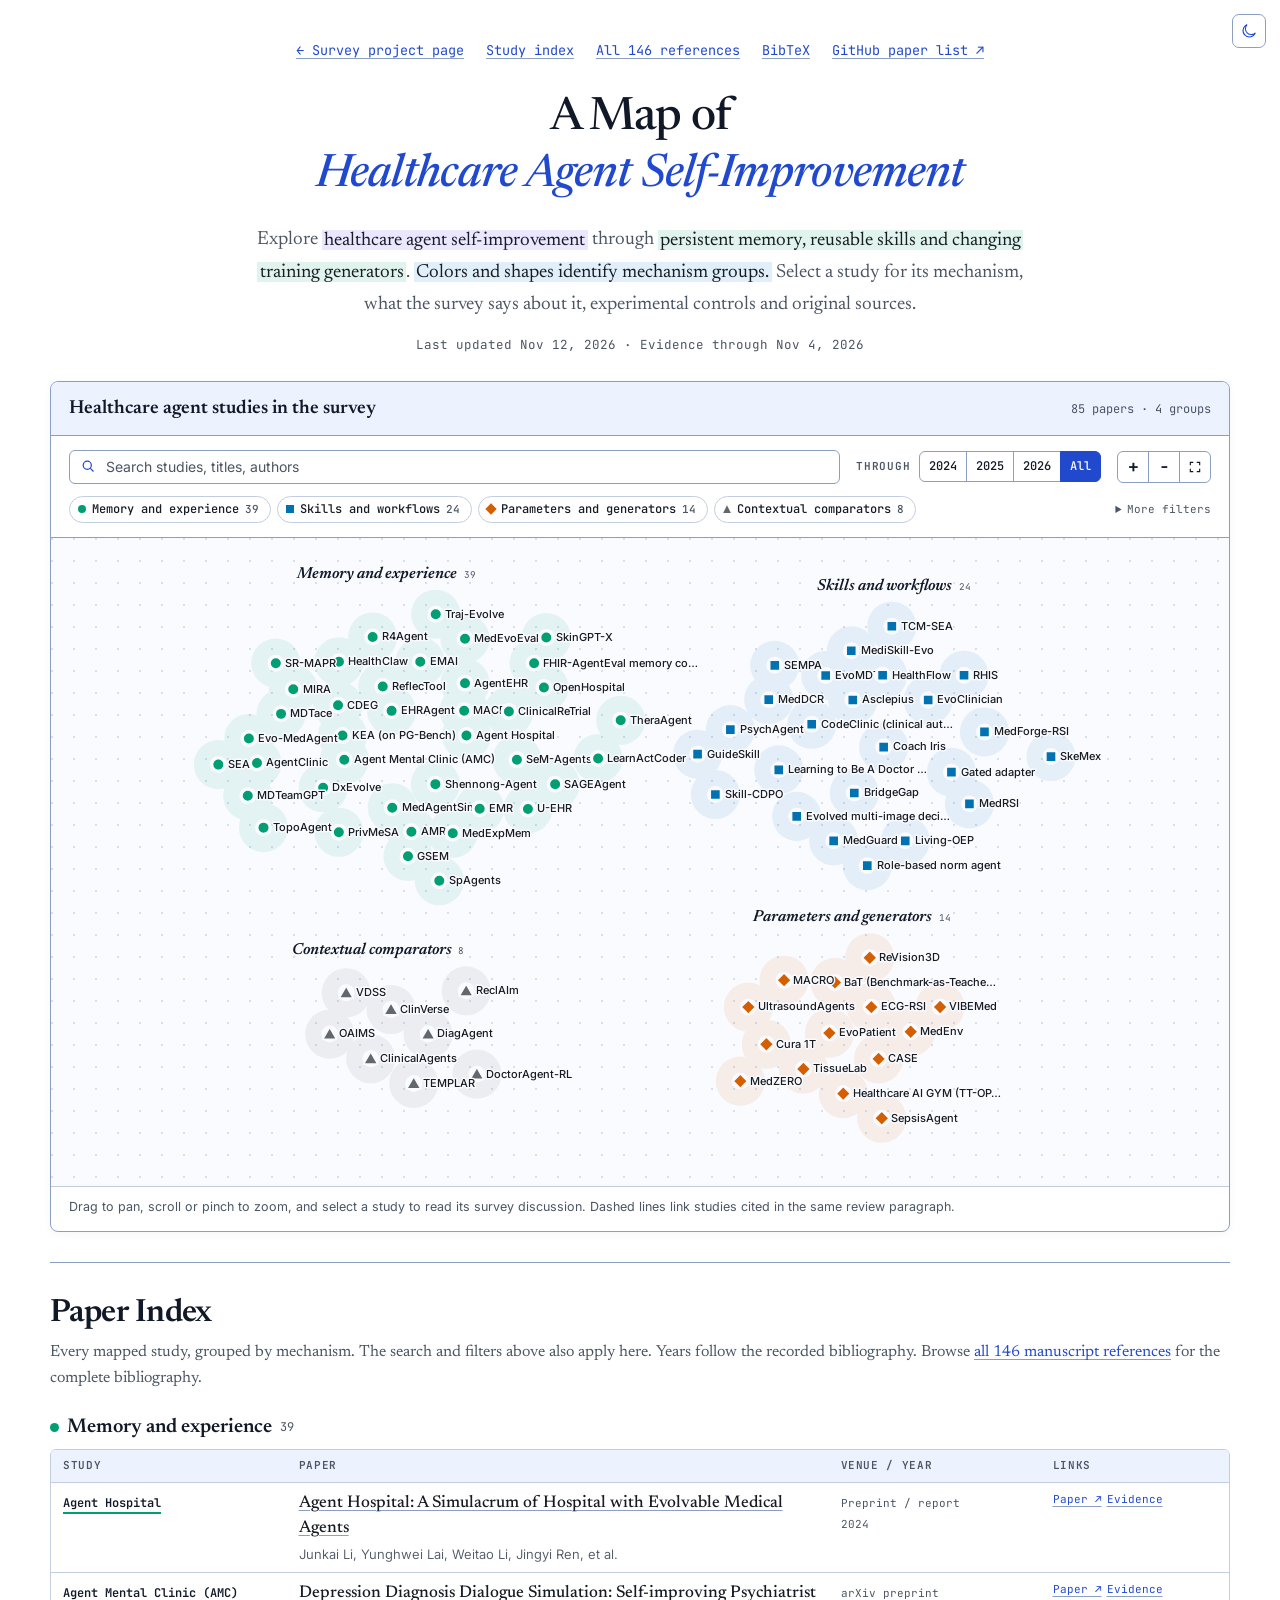
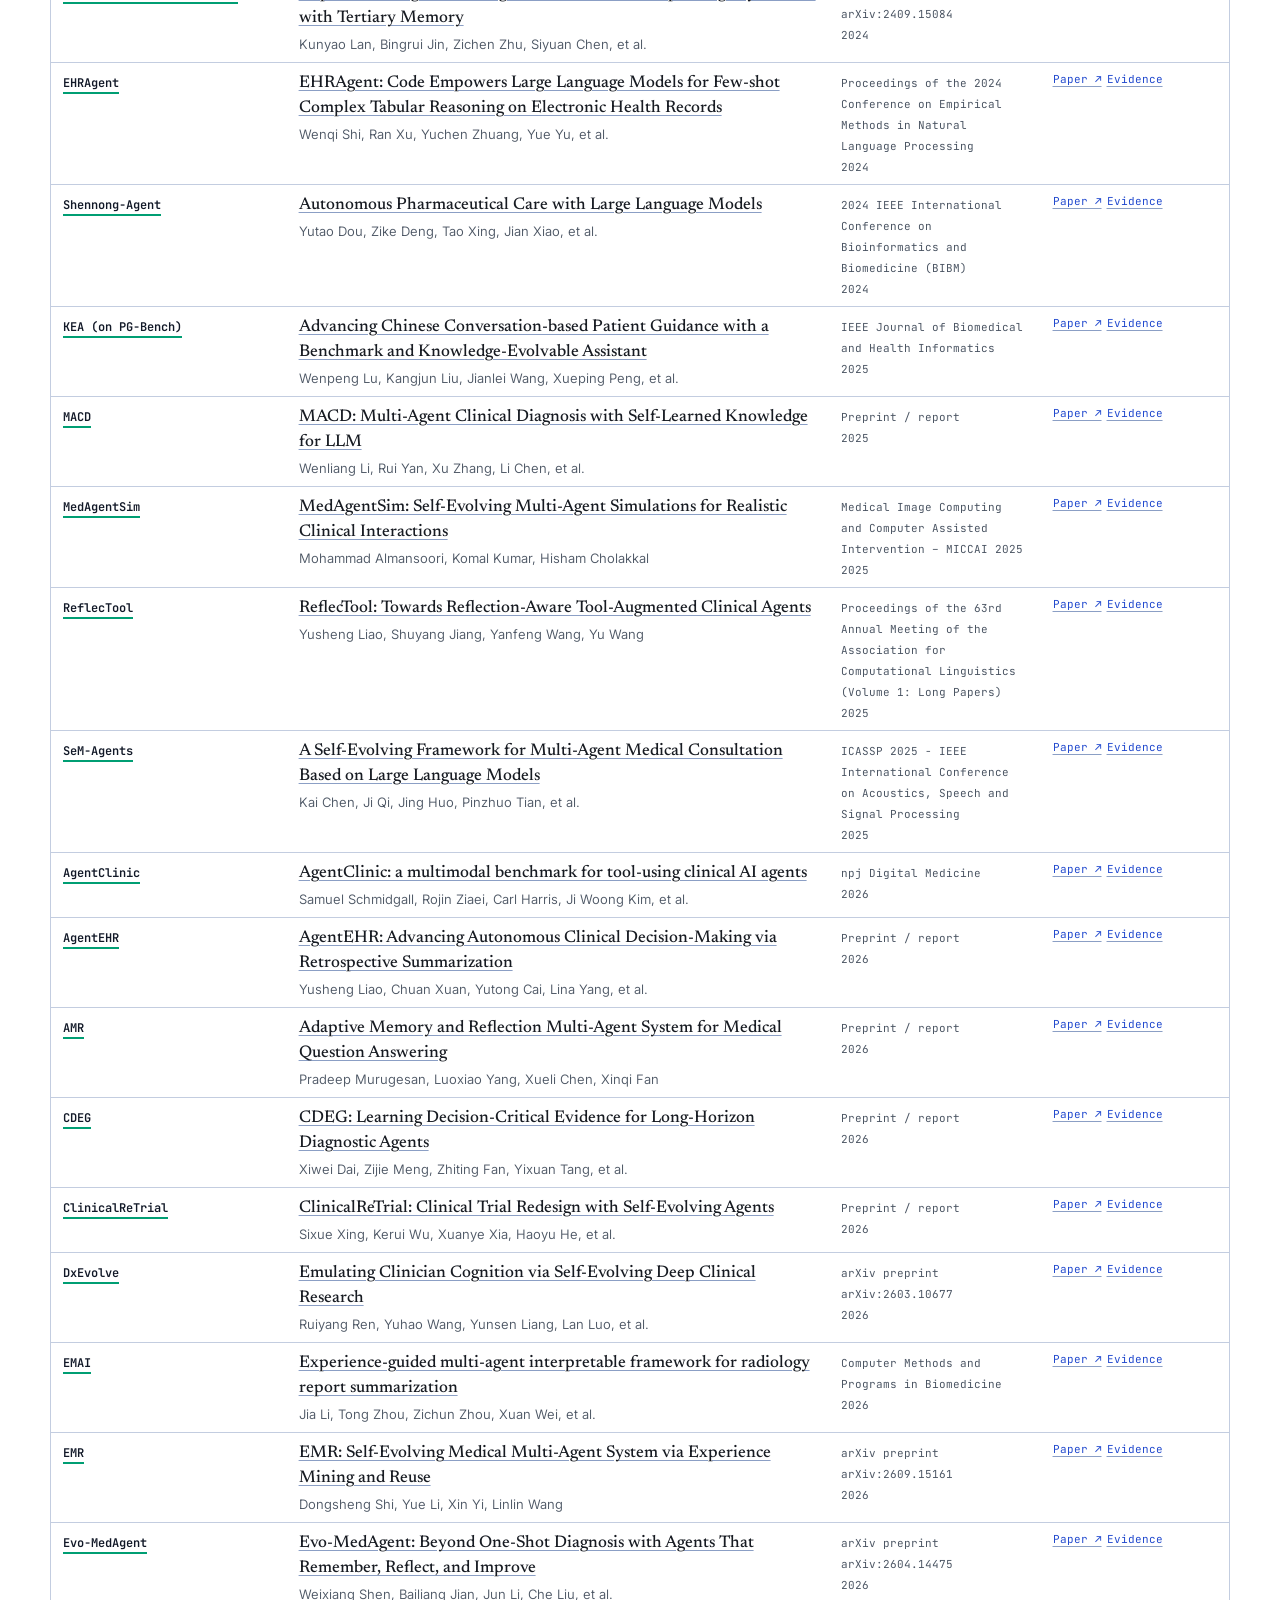
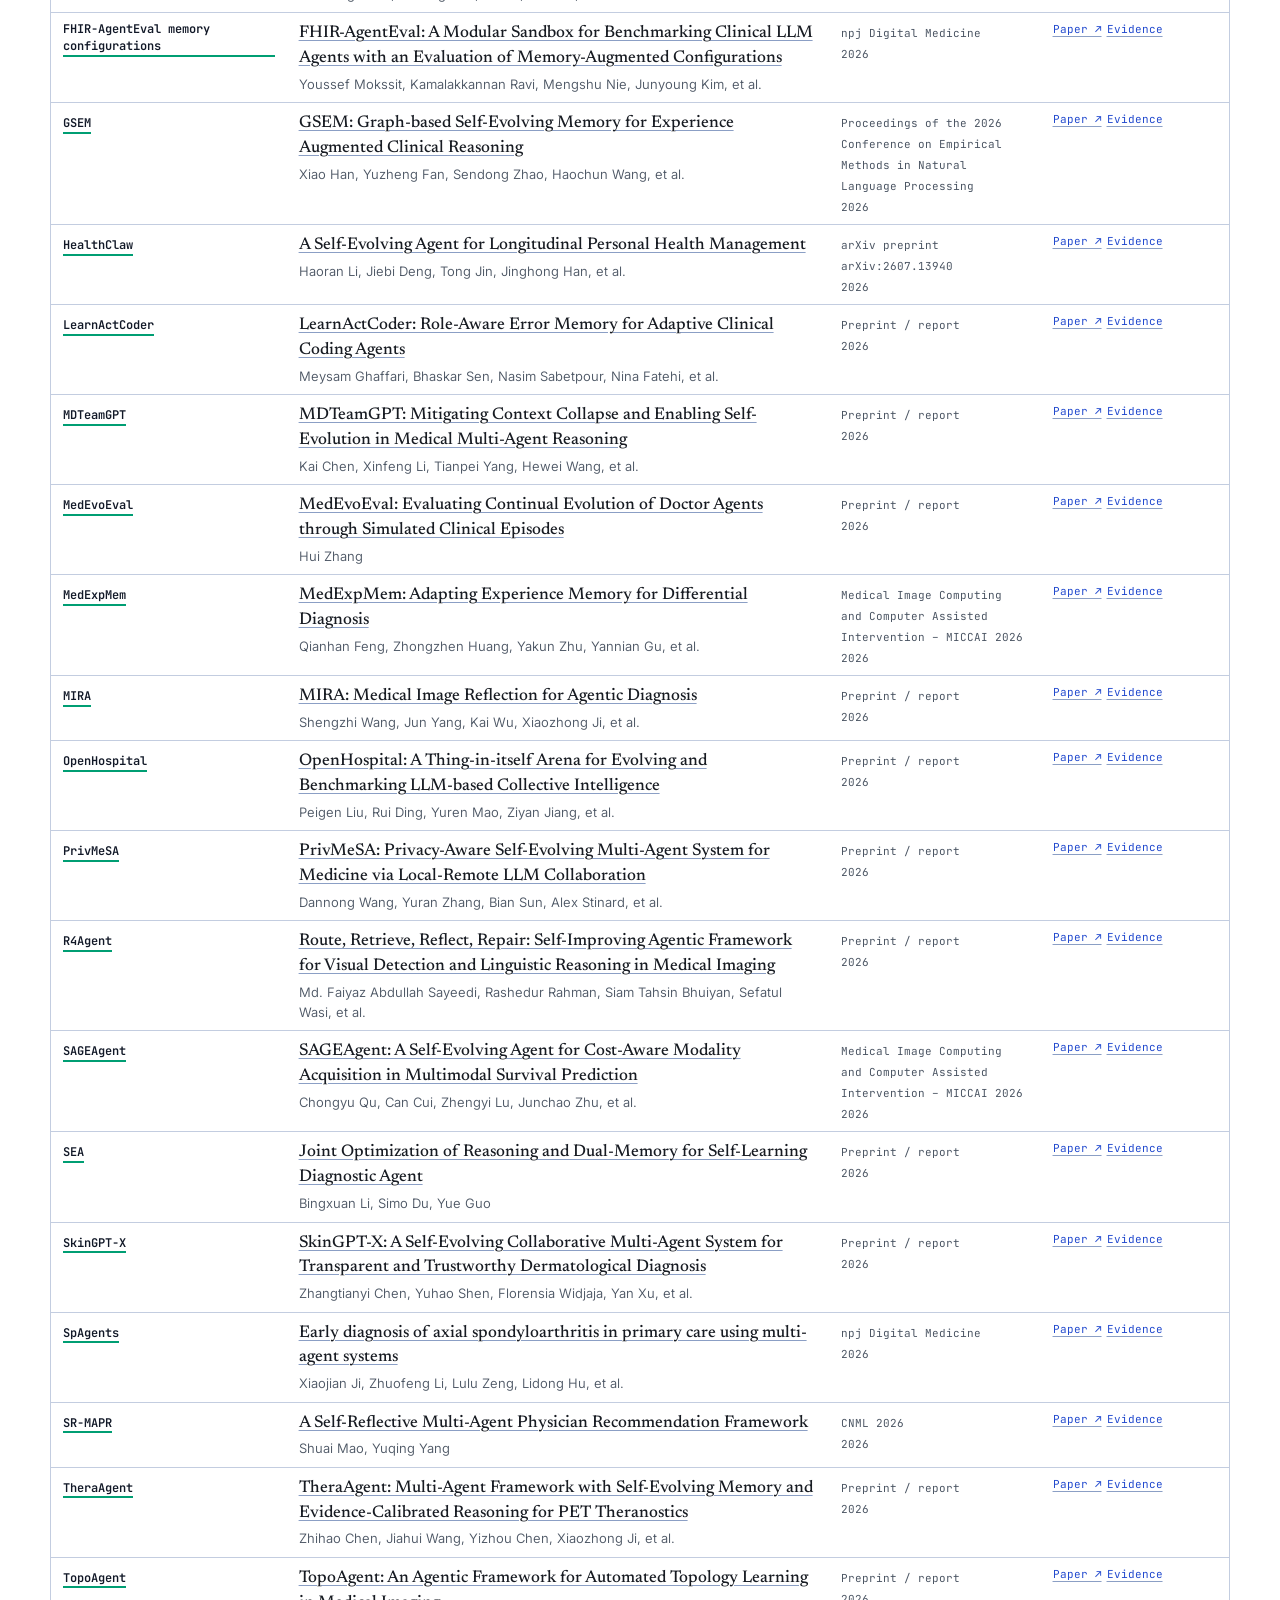
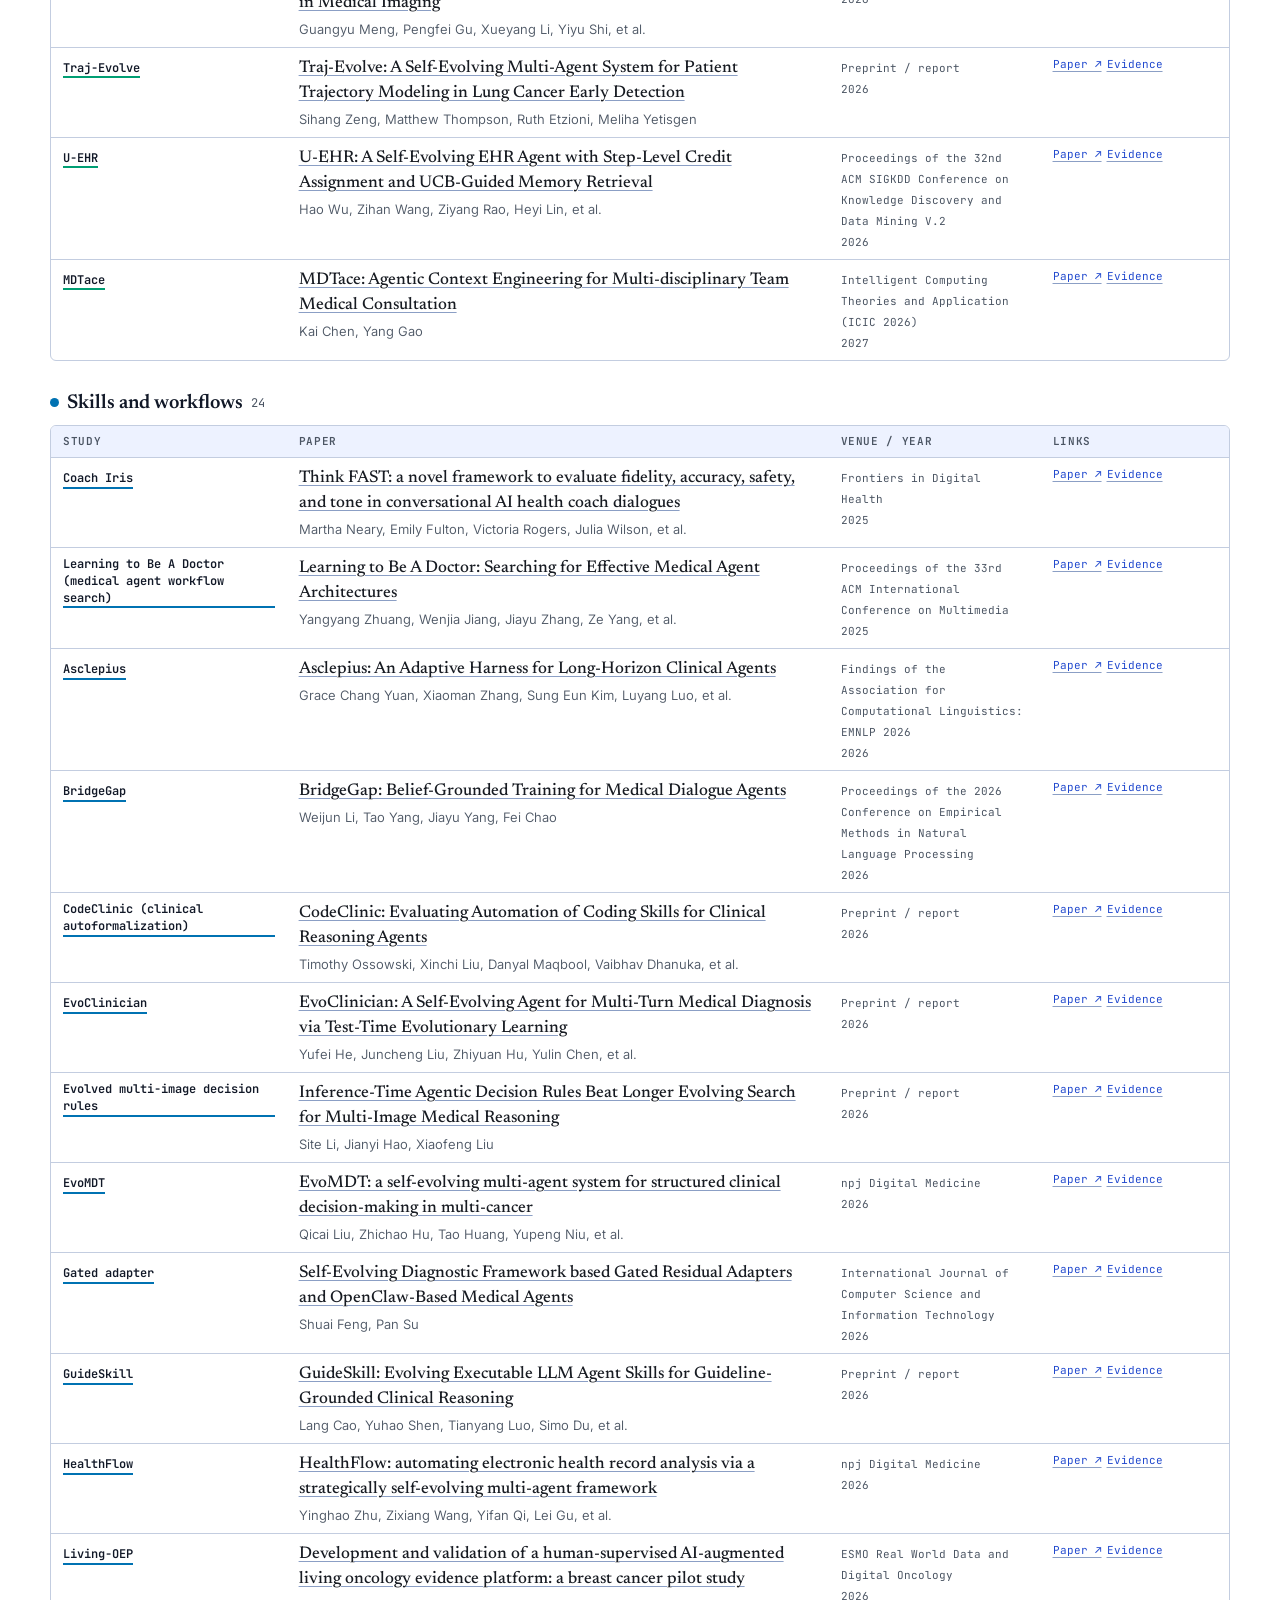
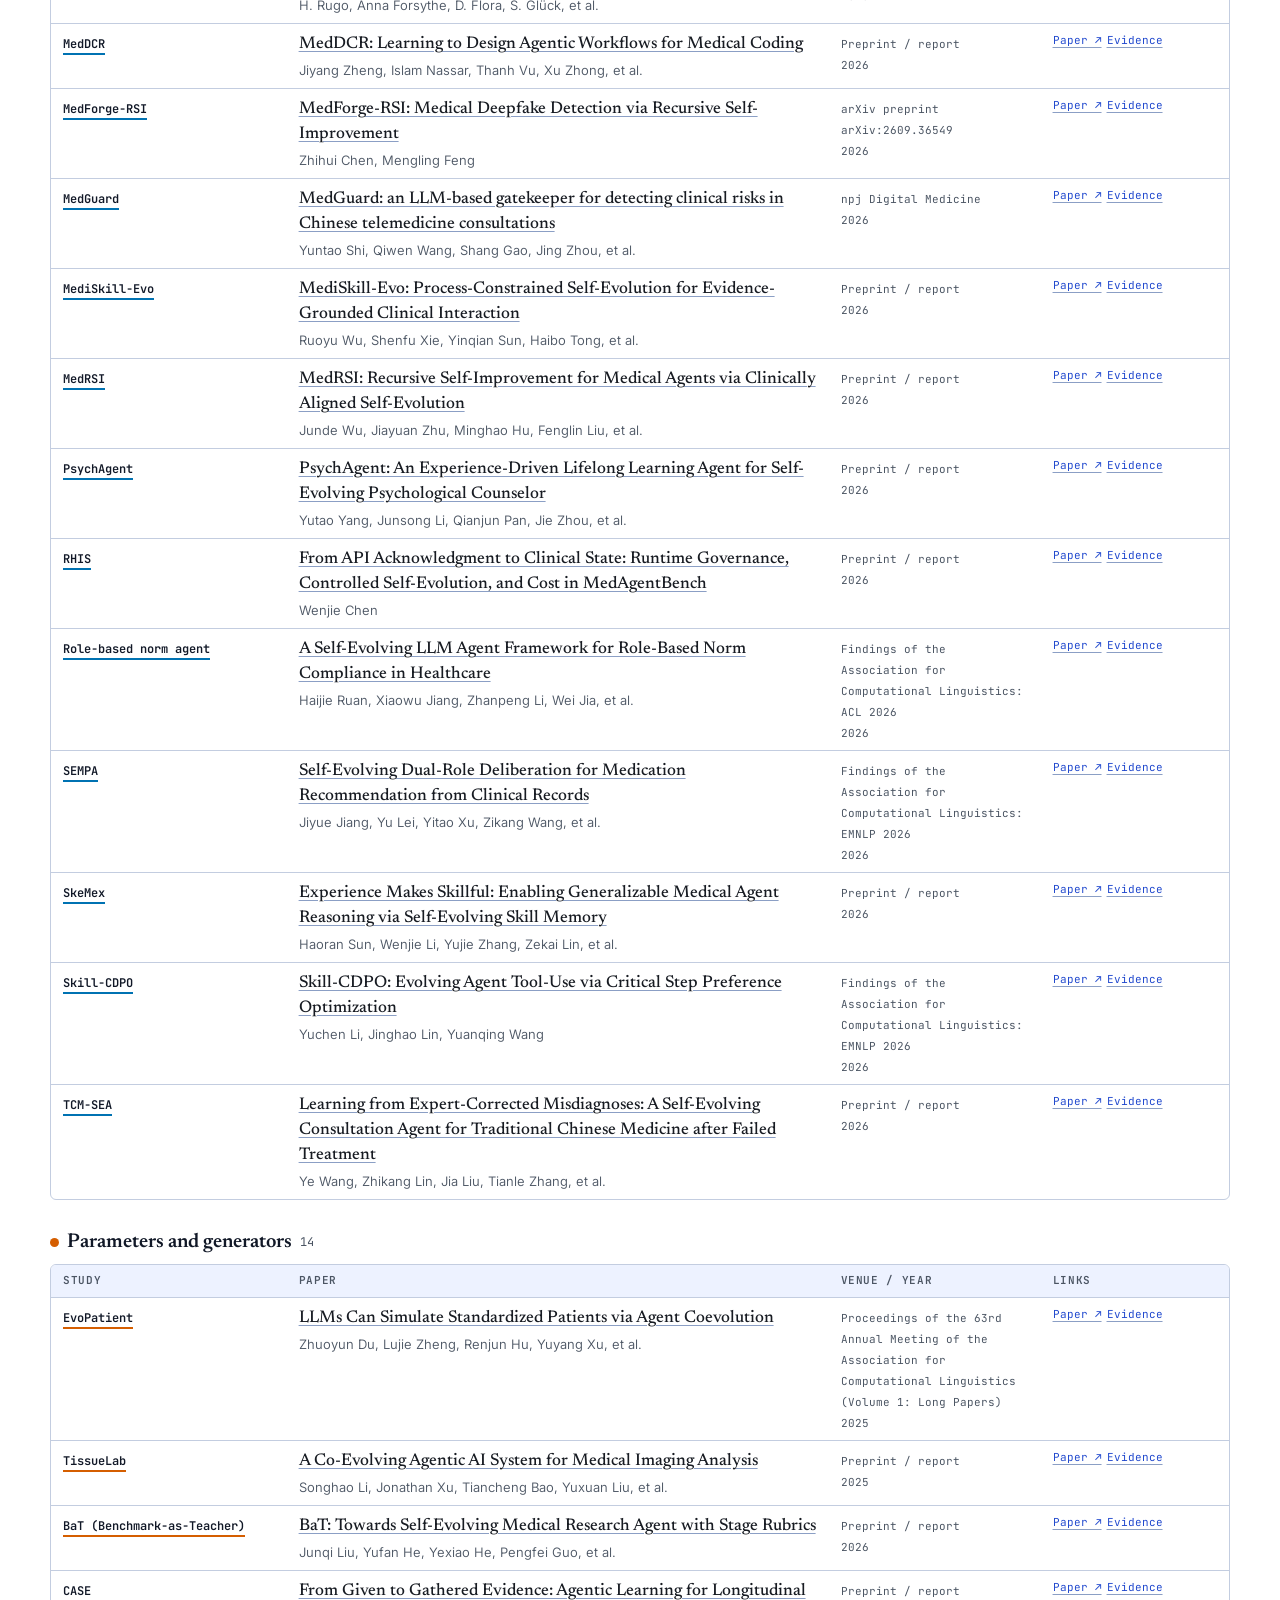
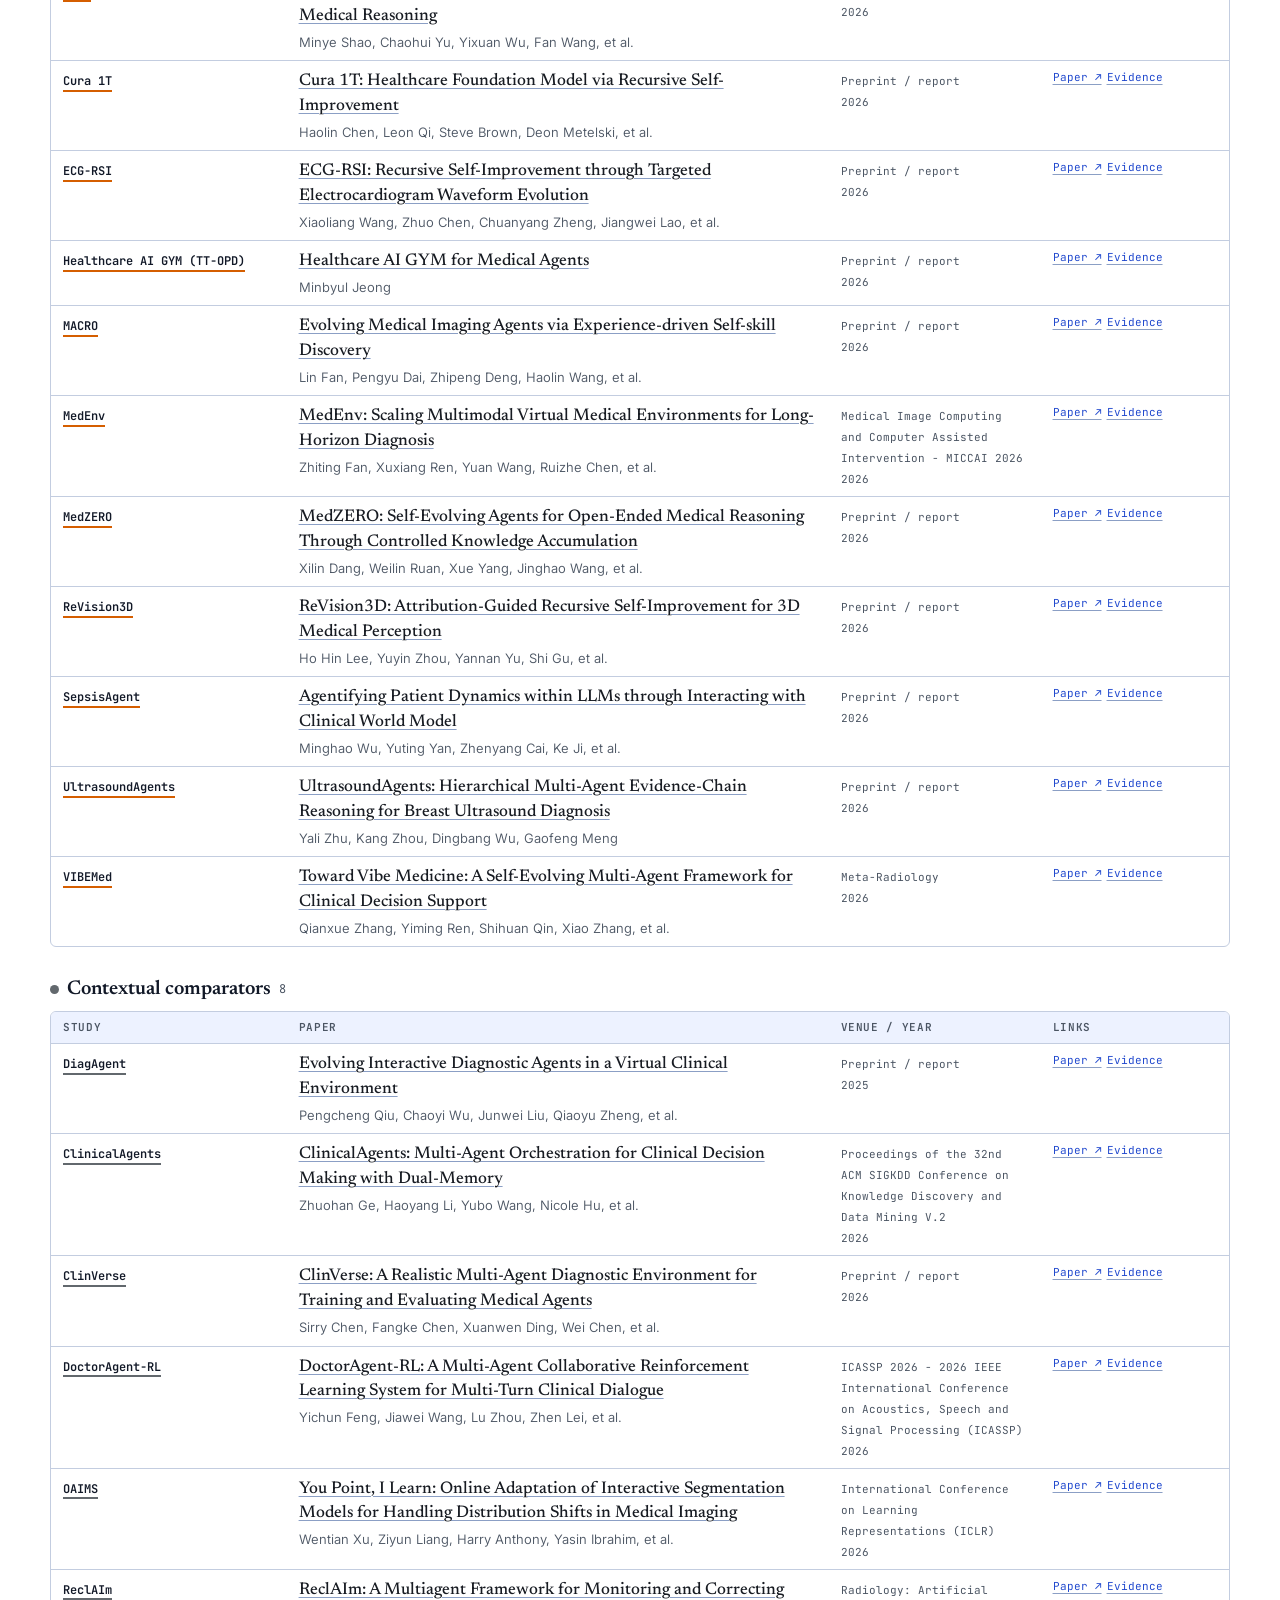
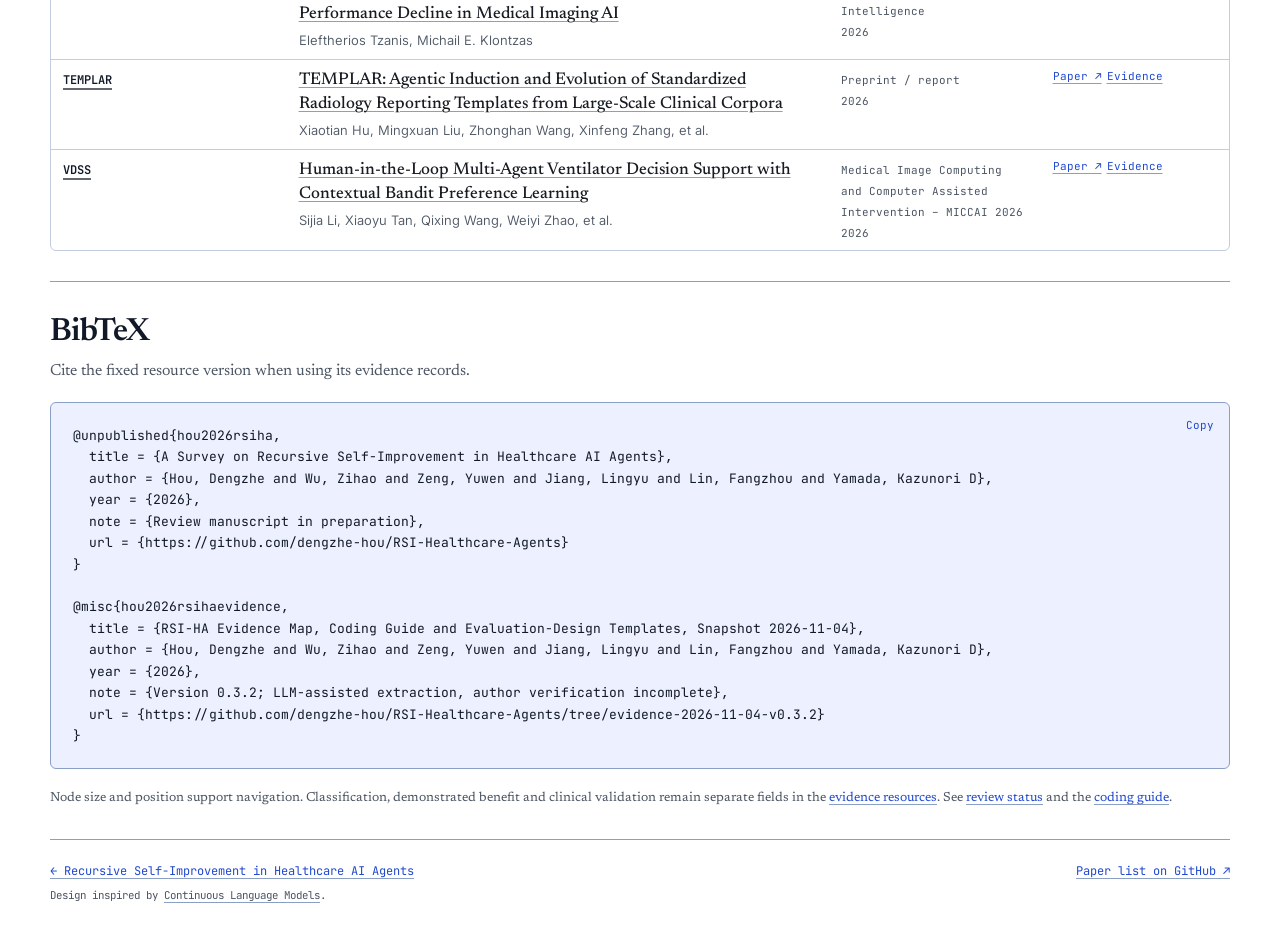
==== commit 6ef3ad4e: "Align reading map and figure citations with the revised survey narrative" ====
--- a/map/index.html
+++ b/map/index.html
@@ -1,4 +1,4 @@
-<!doctype html><html lang="en"><head><meta charset="utf-8"><meta name="viewport" content="width=device-width,initial-scale=1"><title>A Map of Healthcare Agent Self-Improvement</title><meta name="description" content="Explore the healthcare agent self-improvement studies discussed in our survey, with source-linked records and survey excerpts."><meta property="og:title" content="A Map of Healthcare Agent Self-Improvement"><meta property="og:image" content="https://dengzhe-hou.github.io/RSI-Healthcare-Agents/assets/social-preview.png"><link rel="canonical" href="https://dengzhe-hou.github.io/RSI-Healthcare-Agents/map/"><link rel="stylesheet" href="../assets/site.css?v=20261112-cobalt"><link rel="stylesheet" href="map.css?v=20261112-cobalt"><script src="../assets/theme.js?v=20261112-layout"></script><script defer src="map.js?v=20261112-layout"></script></head><body><a class="skip" href="#network">Skip to map</a><button class="theme-switch" aria-label="Toggle dark mode" title="Toggle dark mode"><svg viewBox="0 0 24 24" aria-hidden="true"><path d="M20.5 14.5A8.5 8.5 0 1 1 9.5 3.5a7 7 0 0 0 11 11Z"/></svg></button>
+<!doctype html><html lang="en"><head><meta charset="utf-8"><meta name="viewport" content="width=device-width,initial-scale=1"><title>A Map of Healthcare Agent Self-Improvement</title><meta name="description" content="Explore the healthcare agent self-improvement studies discussed in our survey, with source-linked records and survey excerpts."><meta property="og:title" content="A Map of Healthcare Agent Self-Improvement"><meta property="og:image" content="https://dengzhe-hou.github.io/RSI-Healthcare-Agents/assets/social-preview.png"><link rel="canonical" href="https://dengzhe-hou.github.io/RSI-Healthcare-Agents/map/"><link rel="stylesheet" href="../assets/site.css?v=20261112-cobalt"><link rel="stylesheet" href="map.css?v=20261112-cobalt"><script src="../assets/theme.js?v=20261112-layout"></script><script defer src="map.js?v=20261113-narrative"></script></head><body><a class="skip" href="#network">Skip to map</a><button class="theme-switch" aria-label="Toggle dark mode" title="Toggle dark mode"><svg viewBox="0 0 24 24" aria-hidden="true"><path d="M20.5 14.5A8.5 8.5 0 1 1 9.5 3.5a7 7 0 0 0 11 11Z"/></svg></button>
 <header class="map-intro map-shell"><nav aria-label="Related pages"><a href="../">← Survey project page</a><a href="#paper-index">Study index</a><a href="../references/">All 146 references</a><a href="#citation">BibTeX</a><a href="https://github.com/dengzhe-hou/RSI-Healthcare-Agents/blob/main/PAPERS.md">GitHub paper list ↗</a></nav><h1><span>A Map of</span><span><em>Healthcare Agent Self-Improvement</em></span></h1><p class="map-deck">Explore <mark class="lavender">healthcare agent self-improvement</mark> through <mark class="mint">persistent memory, reusable skills and changing training generators</mark>. <mark class="sky">Colors and shapes identify mechanism groups.</mark> Select a study for its mechanism, what the survey says about it, experimental controls and original sources.</p><p class="updated">Last updated <time datetime="2026-11-12">Nov 12, 2026</time> · Evidence through Nov 4, 2026</p></header>
 <main class="map-shell"><section class="network-widget" id="network" aria-label="Interactive study map"><div class="widget-title"><strong>Healthcare agent studies in the survey</strong><span id="count" aria-live="polite">Loading papers…</span></div><form id="filters" role="search"><div class="control-row"><label class="paper-search"><svg viewBox="0 0 24 24" aria-hidden="true"><circle cx="10" cy="10" r="6.5"/><path d="m15 15 5 5"/></svg><input id="search" type="search" placeholder="Search studies, titles, authors" aria-label="Search studies" autocomplete="off"></label><div class="year-controls"><span>Through</span><div id="through-years" class="segmented"></div></div><div class="segmented zoom-controls"><button id="zoom-in" type="button" aria-label="Zoom in">+</button><button id="zoom-out" type="button" aria-label="Zoom out">−</button><button id="zoom-fit" type="button" aria-label="Fit map"><svg viewBox="0 0 24 24" aria-hidden="true"><path d="M4 9V4h5M15 4h5v5M20 15v5h-5M9 20H4v-5"/></svg></button></div></div><div class="legend-row"><div id="legend" class="legend" role="group" aria-label="Filter by mechanism group"></div><details class="advanced"><summary>More filters</summary><div class="advanced-body"><label>Survey section<select id="section"><option value="">Whole survey</option></select></label><label>Evaluation<select id="setting"><option value="">All settings</option></select></label><label>Evidence level<select id="level"><option value="">All levels</option></select></label><label>Exact year<select id="year"><option value="">All years</option></select></label><select id="group" hidden><option value="">All groups</option></select><button id="reset-filters" type="button">Reset all filters</button></div></details></div></form><div class="workspace" id="workspace"><section id="map-stage" aria-label="Paper network"><svg id="map" viewBox="0 0 1200 860" role="group" aria-label="Studies grouped by recorded mechanism"></svg><div id="map-tooltip" role="tooltip" hidden></div><p id="empty" hidden>No papers match. Clear the search or enable another group.</p><aside id="detail" hidden aria-label="Selected study"></aside></section></div><p class="map-hint">Drag to pan, scroll or pinch to zoom, and select a study to read its survey discussion. Dashed lines link studies cited in the same review paragraph.</p></section>
 <section class="index-section"><h2>Paper Index</h2><p class="note">Every mapped study, grouped by mechanism. The search and filters above also apply here. Years follow the recorded bibliography. Browse <a href="../references/">all 146 manuscript references</a> for the complete bibliography.</p><div id="paper-index" aria-label="Paper index"></div></section><section id="citation" class="map-citation"><h2>BibTeX</h2><p class="note">Cite the fixed resource version when using its evidence records.</p><div class="citation-box"><button id="copy-citation" aria-label="Copy BibTeX">Copy</button><pre id="citation-text"></pre></div><p class="note status-note">Node size and position support navigation. Classification, demonstrated benefit and clinical validation remain separate fields in the <a href="../resources/">evidence resources</a>. See <a href="../resources/REVIEW_STATUS.md">review status</a> and the <a href="../resources/EVIDENCE_CODING_GUIDE.md">coding guide</a>.</p></section></main><footer class="map-shell"><div class="site-footer-note"><a href="../">← Recursive Self-Improvement in Healthcare AI Agents</a><span class="design-credit">Design inspired by <a href="https://continuous-lm.github.io/">Continuous Language Models</a>.</span></div><a href="https://github.com/dengzhe-hou/RSI-Healthcare-Agents">Paper list on GitHub ↗</a></footer></body></html>
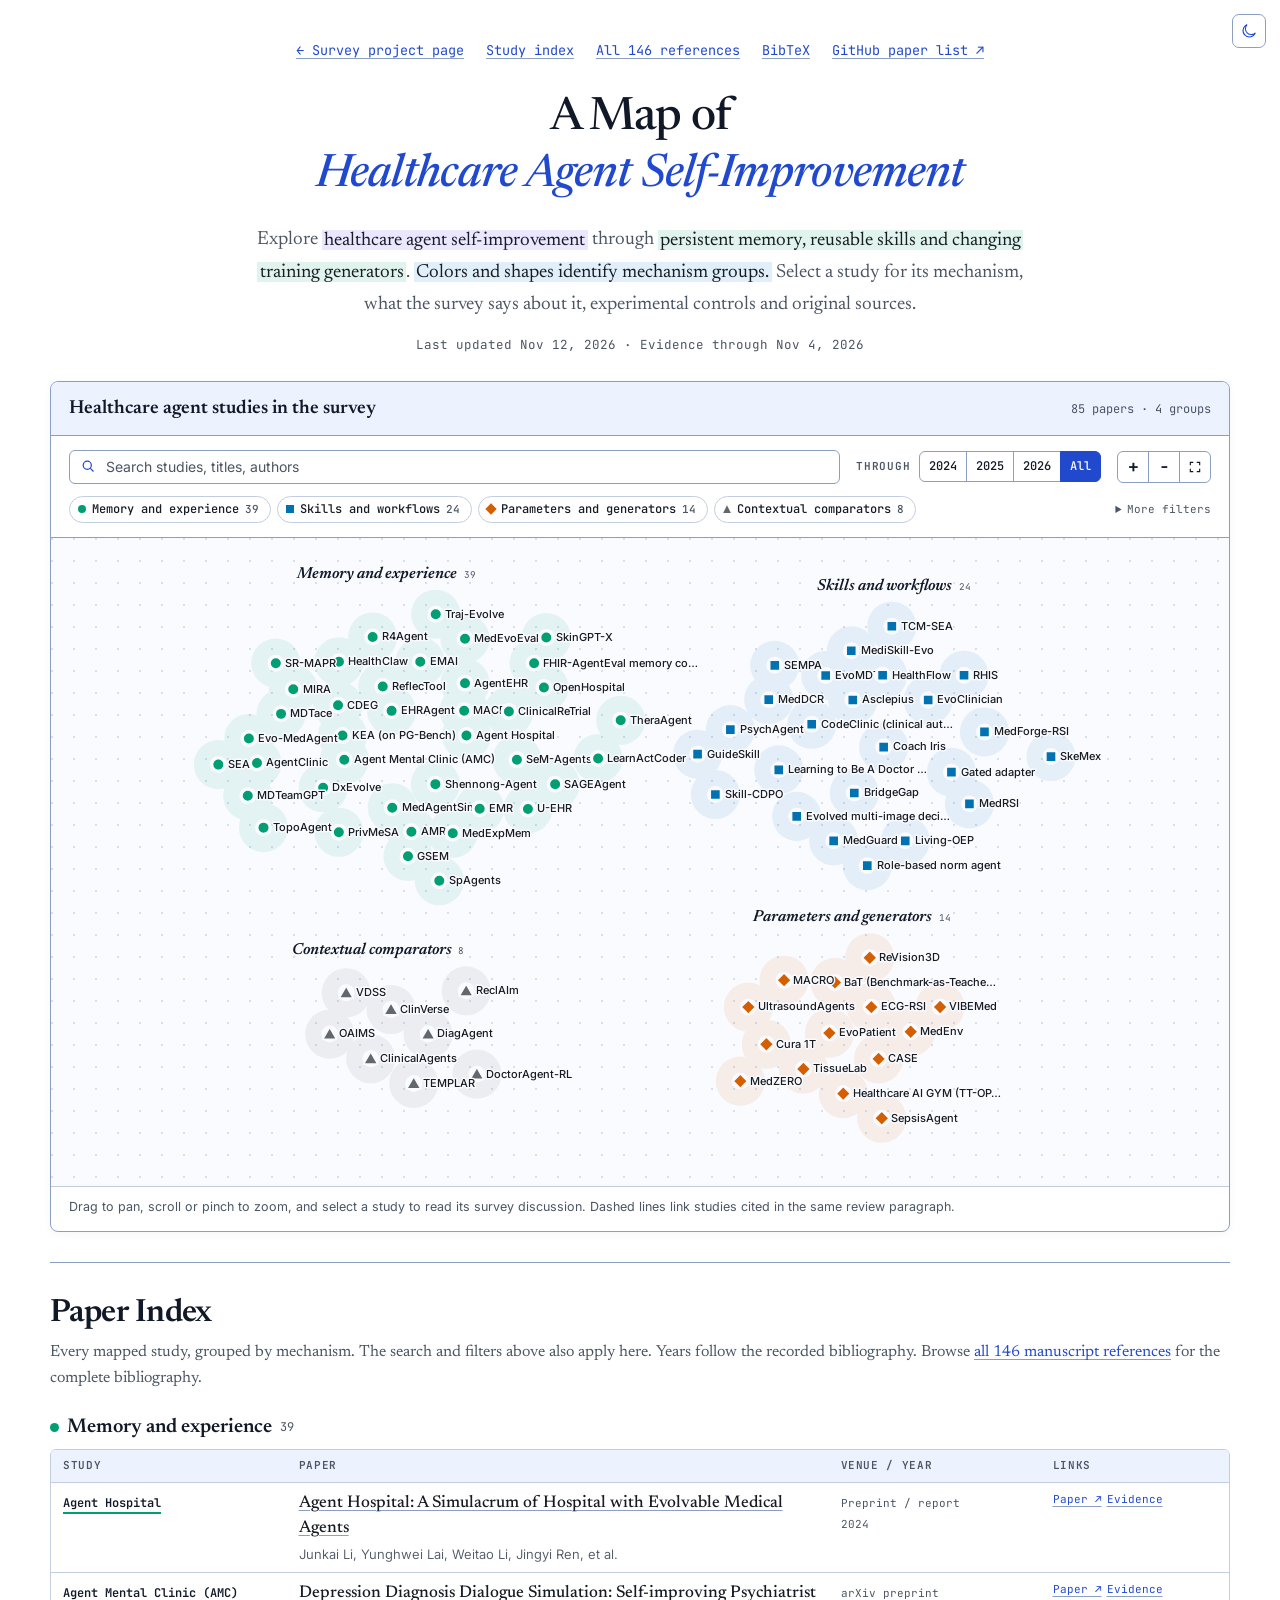
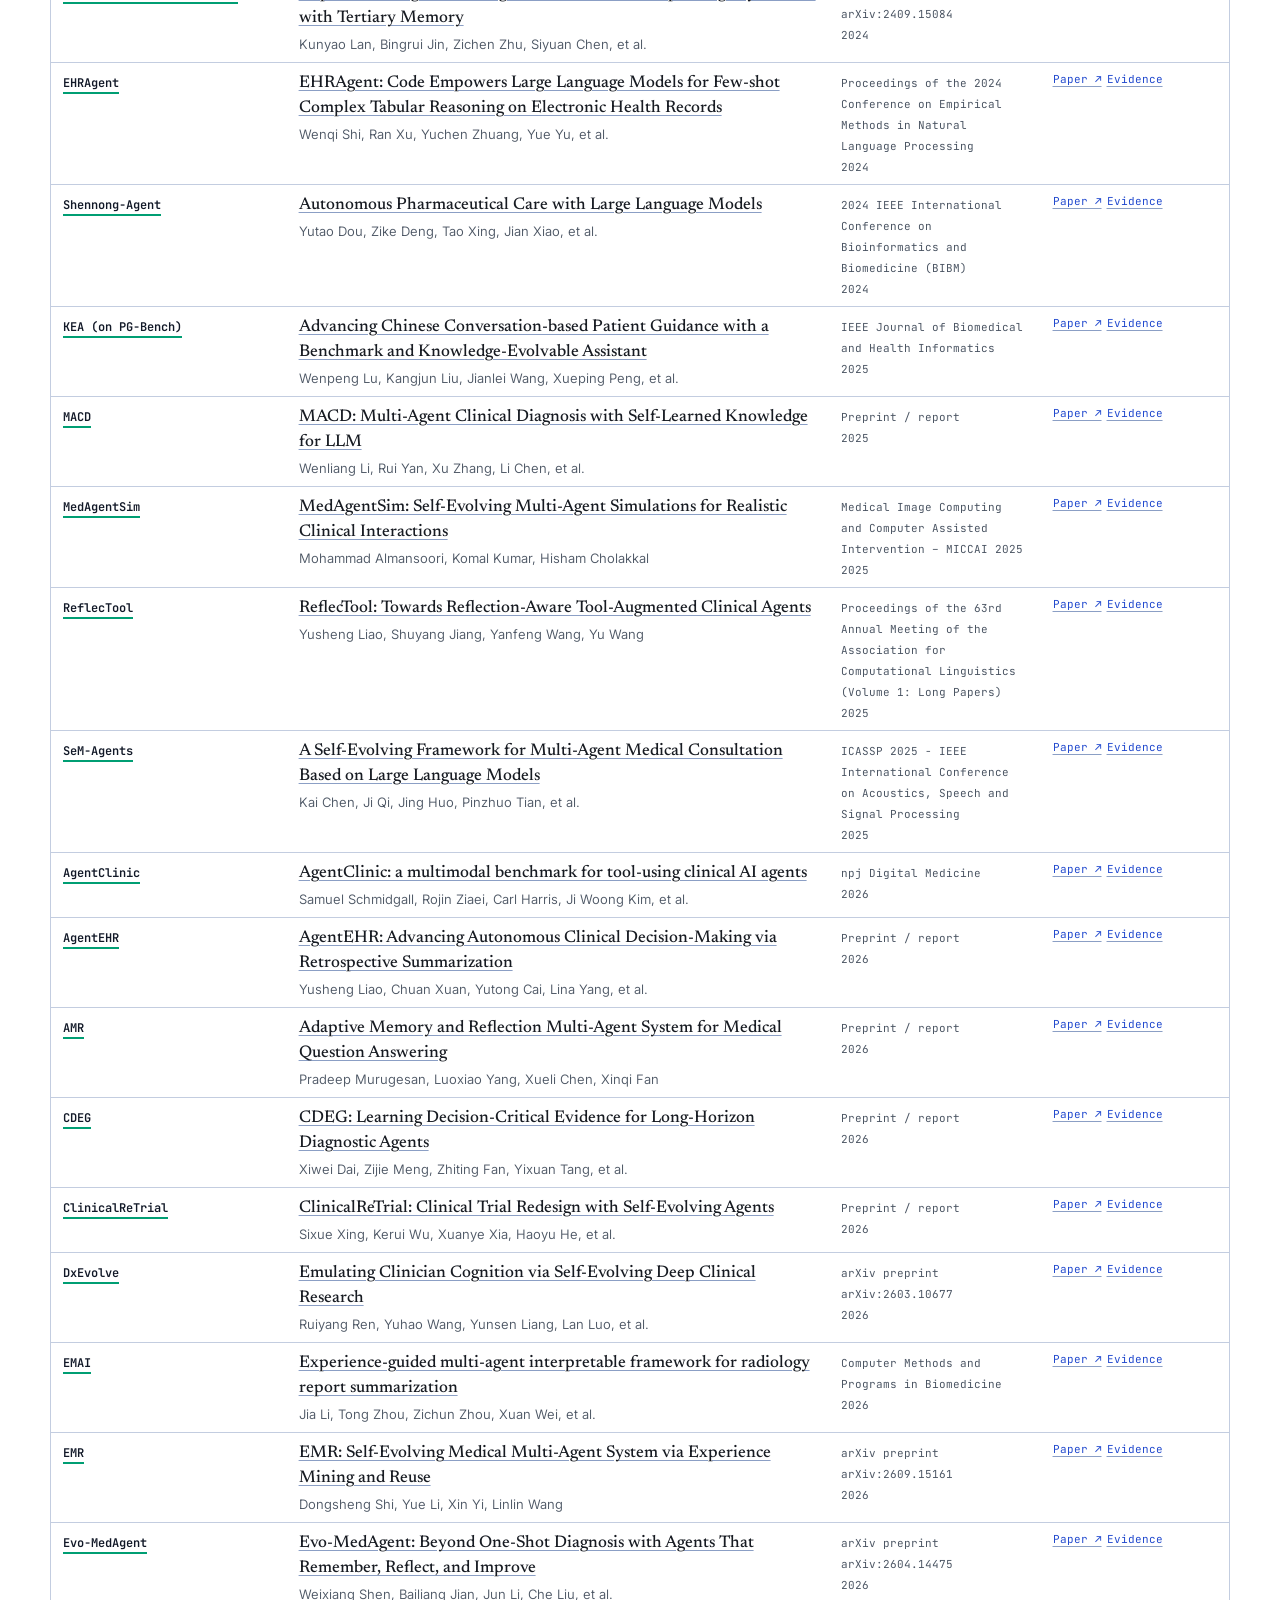
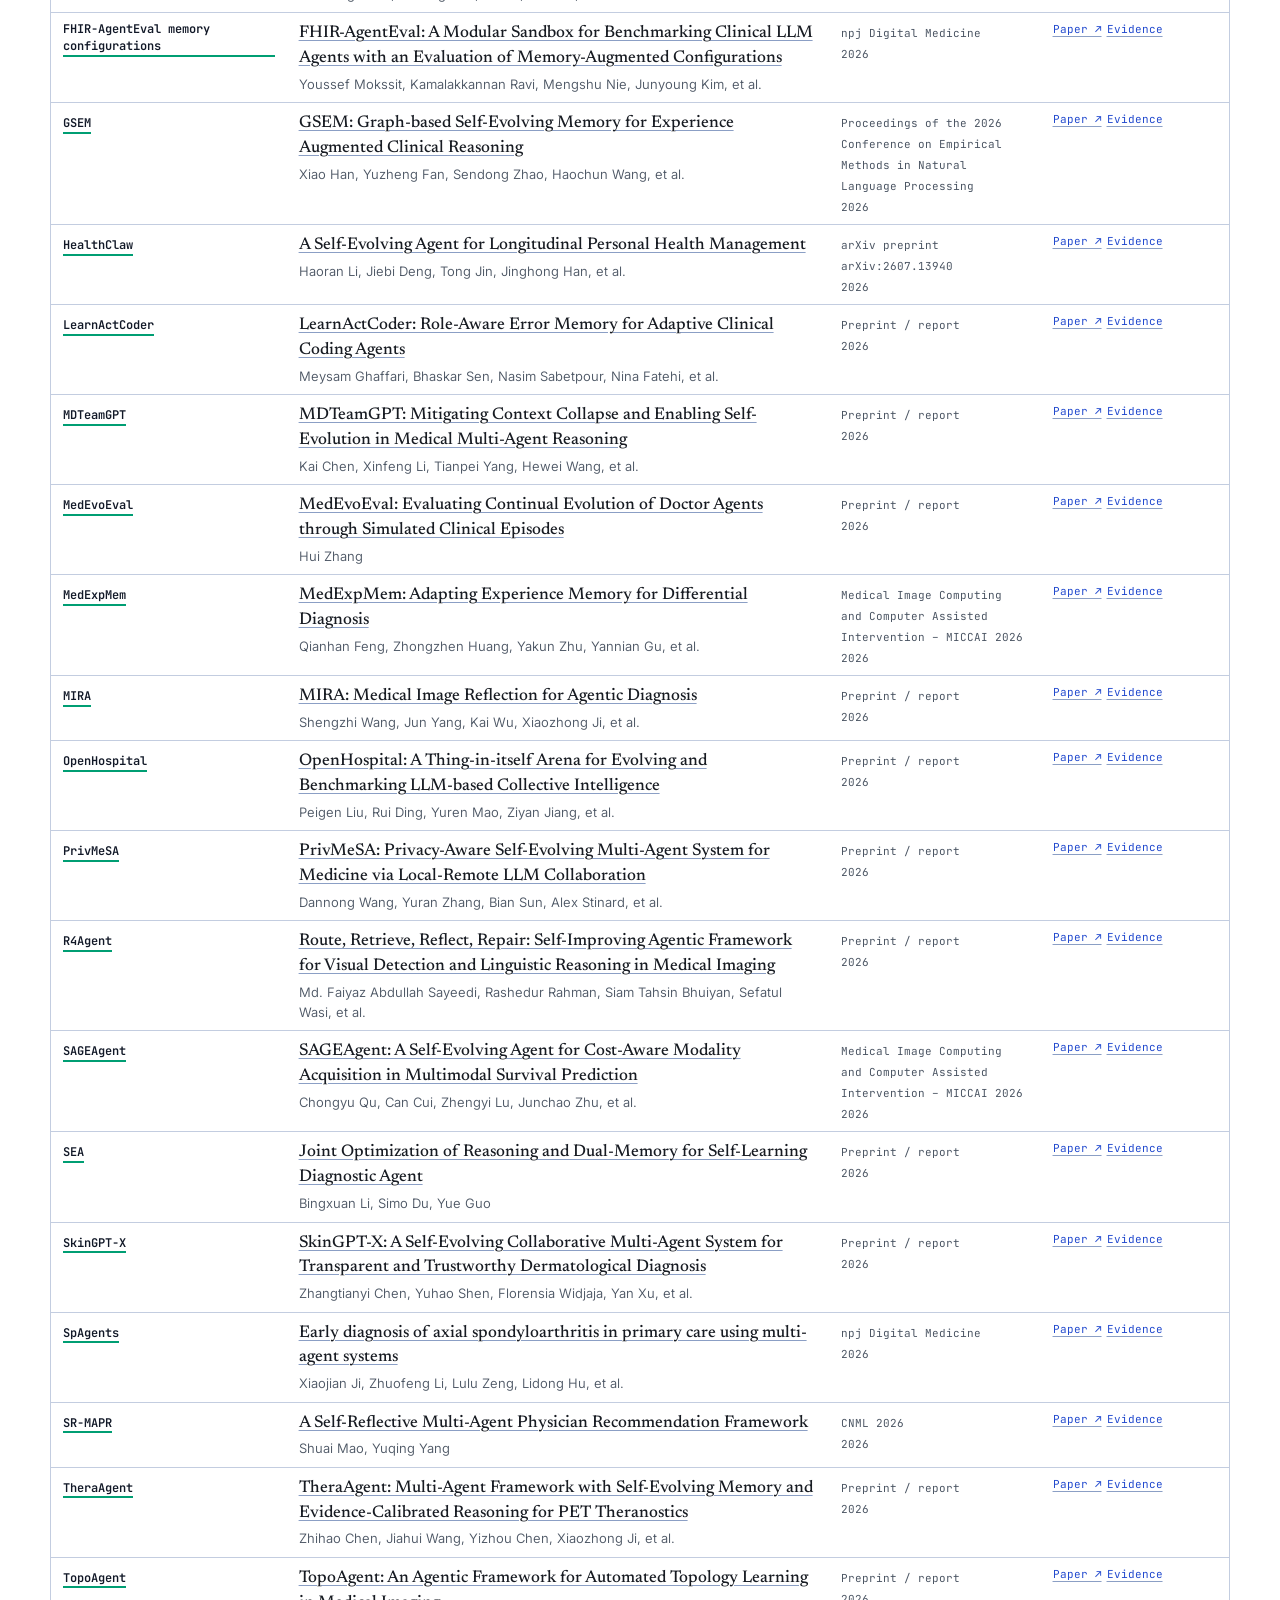
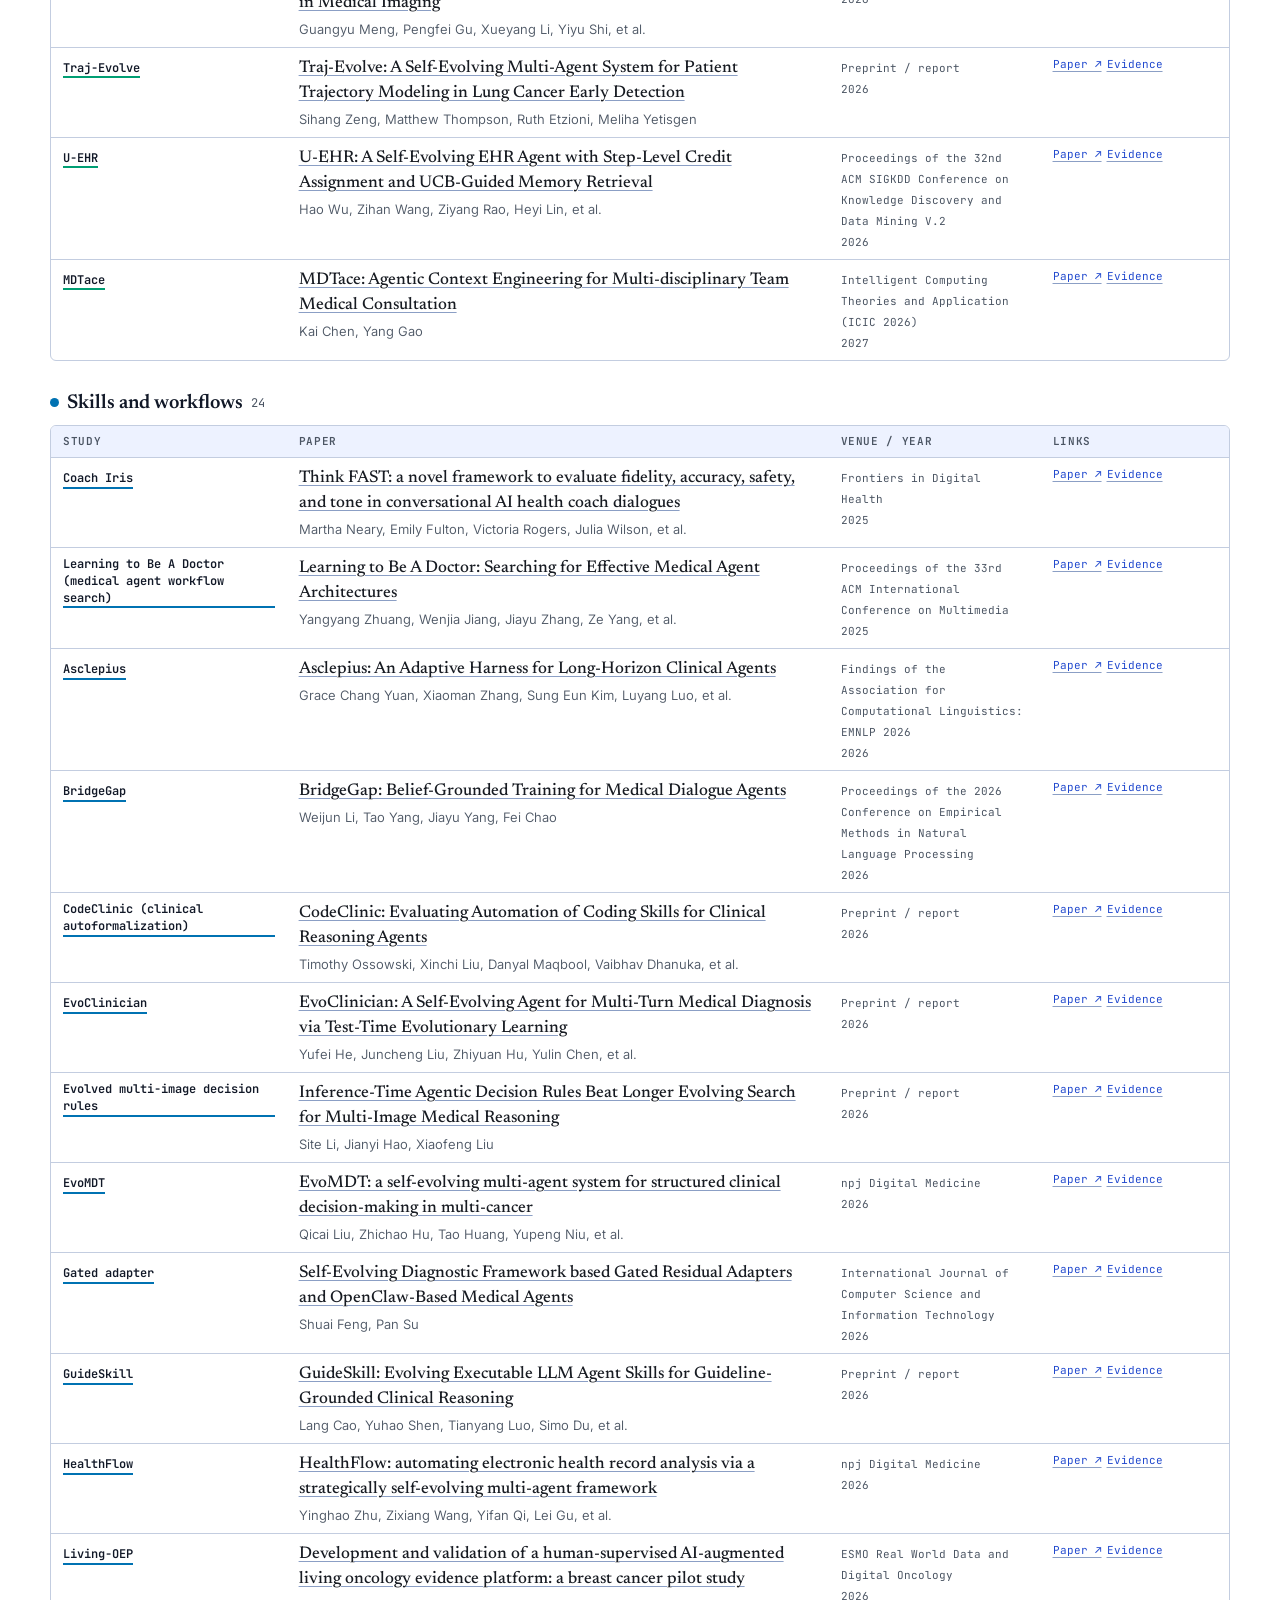
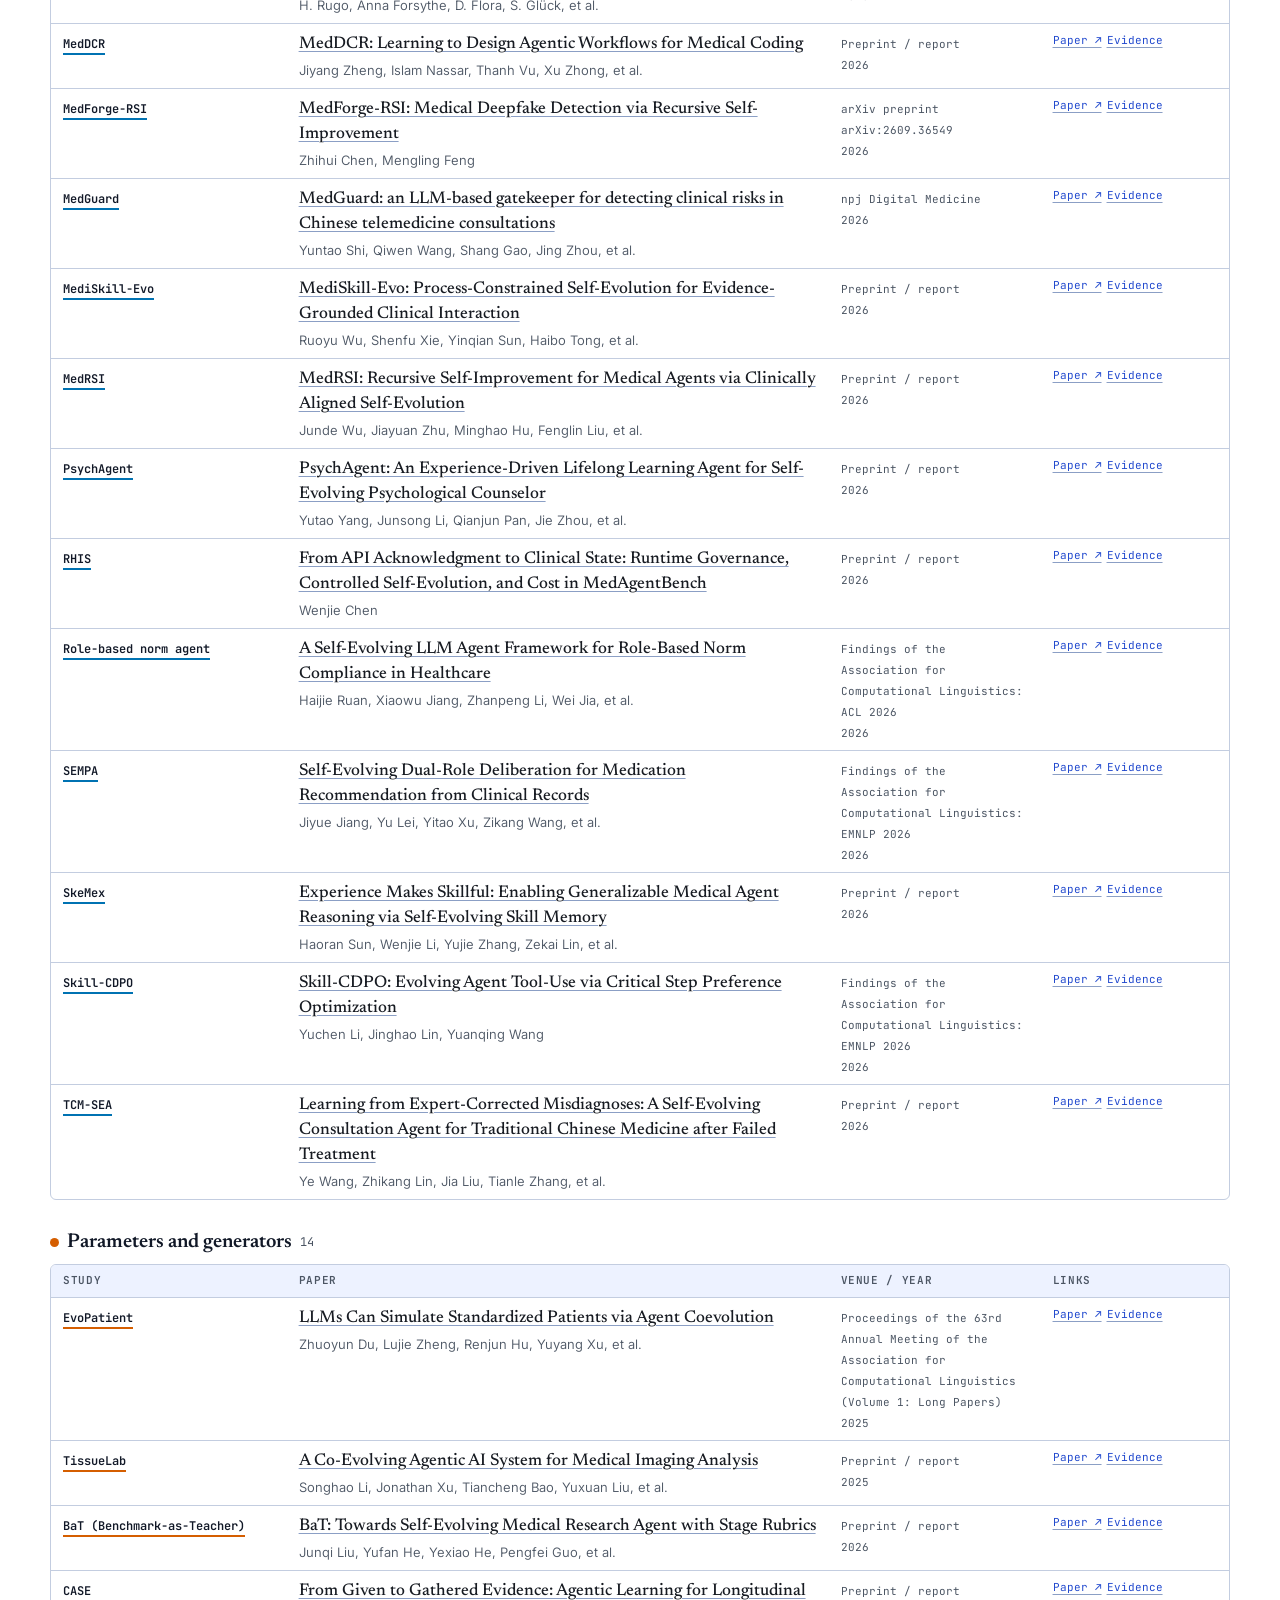
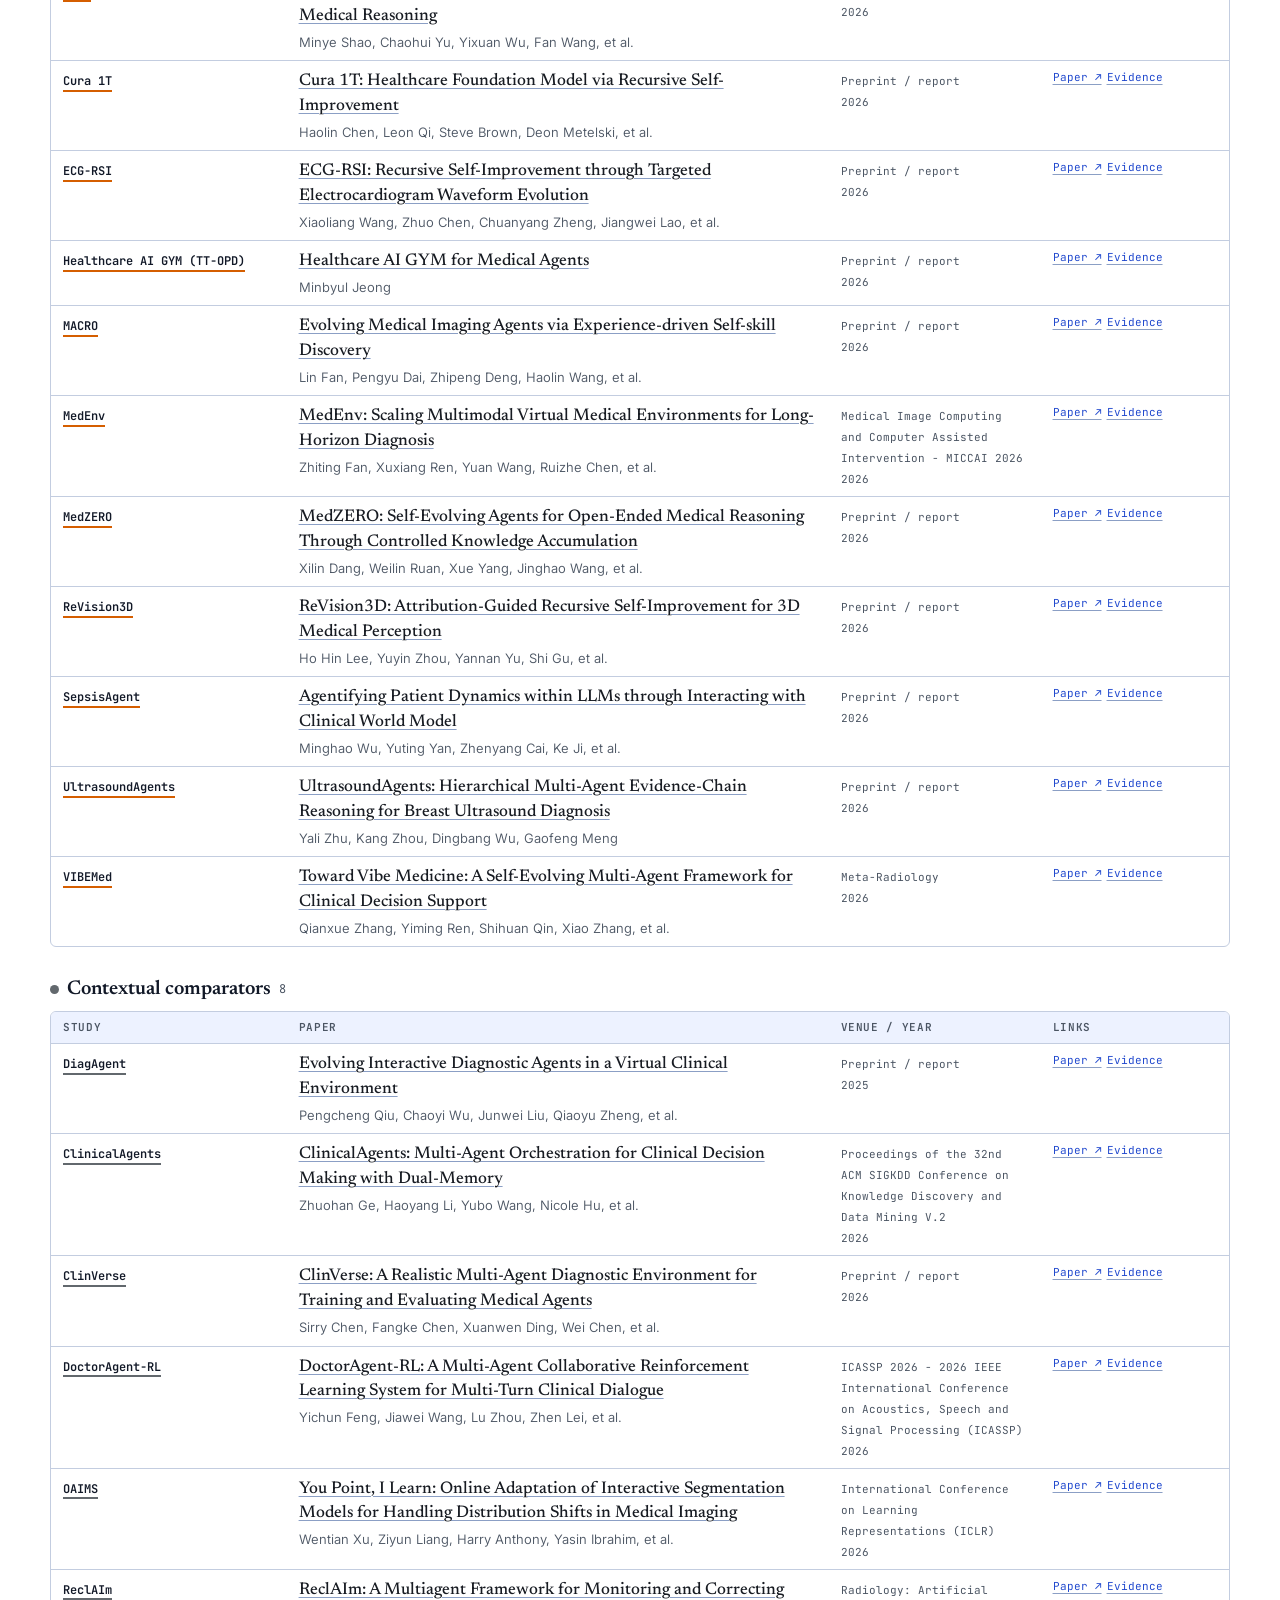
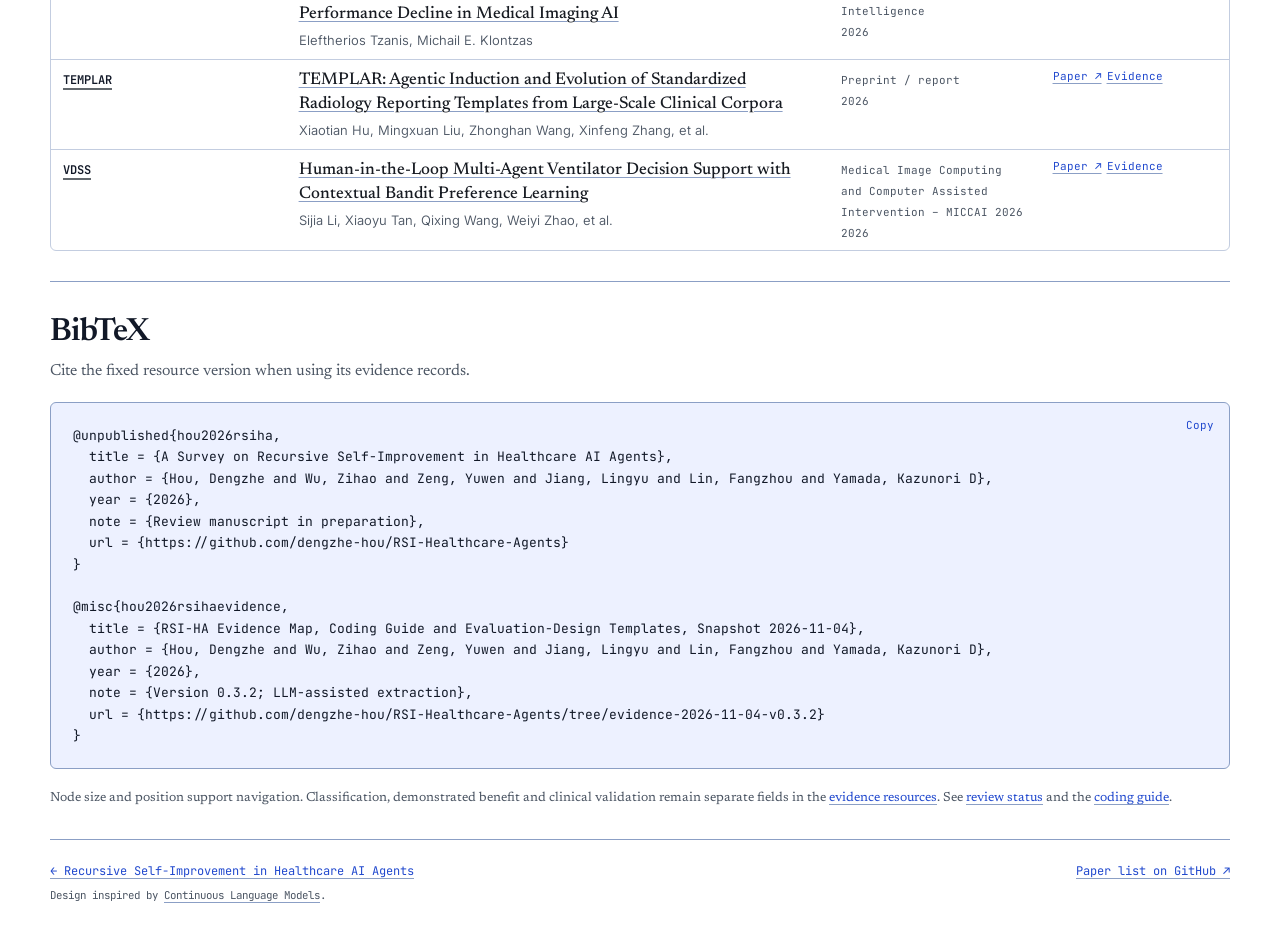
==== commit b295cb17: "Align clinical application groups, figures and map with the survey structure" ====
--- a/map/index.html
+++ b/map/index.html
@@ -1,4 +1,4 @@
-<!doctype html><html lang="en"><head><meta charset="utf-8"><meta name="viewport" content="width=device-width,initial-scale=1"><title>A Map of Healthcare Agent Self-Improvement</title><meta name="description" content="Explore the healthcare agent self-improvement studies discussed in our survey, with source-linked records and survey excerpts."><meta property="og:title" content="A Map of Healthcare Agent Self-Improvement"><meta property="og:image" content="https://dengzhe-hou.github.io/RSI-Healthcare-Agents/assets/social-preview.png"><link rel="canonical" href="https://dengzhe-hou.github.io/RSI-Healthcare-Agents/map/"><link rel="stylesheet" href="../assets/site.css?v=20261112-cobalt"><link rel="stylesheet" href="map.css?v=20261112-cobalt"><script src="../assets/theme.js?v=20261112-layout"></script><script defer src="map.js?v=20261113-narrative"></script></head><body><a class="skip" href="#network">Skip to map</a><button class="theme-switch" aria-label="Toggle dark mode" title="Toggle dark mode"><svg viewBox="0 0 24 24" aria-hidden="true"><path d="M20.5 14.5A8.5 8.5 0 1 1 9.5 3.5a7 7 0 0 0 11 11Z"/></svg></button>
+<!doctype html><html lang="en"><head><meta charset="utf-8"><meta name="viewport" content="width=device-width,initial-scale=1"><title>A Map of Healthcare Agent Self-Improvement</title><meta name="description" content="Explore the healthcare agent self-improvement studies discussed in our survey, with source-linked records and survey excerpts."><meta property="og:title" content="A Map of Healthcare Agent Self-Improvement"><meta property="og:image" content="https://dengzhe-hou.github.io/RSI-Healthcare-Agents/assets/social-preview.png"><link rel="canonical" href="https://dengzhe-hou.github.io/RSI-Healthcare-Agents/map/"><link rel="stylesheet" href="../assets/site.css?v=20261112-cobalt"><link rel="stylesheet" href="map.css?v=20261112-cobalt"><script src="../assets/theme.js?v=20261112-layout"></script><script defer src="map.js?v=20261113-applications"></script></head><body><a class="skip" href="#network">Skip to map</a><button class="theme-switch" aria-label="Toggle dark mode" title="Toggle dark mode"><svg viewBox="0 0 24 24" aria-hidden="true"><path d="M20.5 14.5A8.5 8.5 0 1 1 9.5 3.5a7 7 0 0 0 11 11Z"/></svg></button>
 <header class="map-intro map-shell"><nav aria-label="Related pages"><a href="../">← Survey project page</a><a href="#paper-index">Study index</a><a href="../references/">All 146 references</a><a href="#citation">BibTeX</a><a href="https://github.com/dengzhe-hou/RSI-Healthcare-Agents/blob/main/PAPERS.md">GitHub paper list ↗</a></nav><h1><span>A Map of</span><span><em>Healthcare Agent Self-Improvement</em></span></h1><p class="map-deck">Explore <mark class="lavender">healthcare agent self-improvement</mark> through <mark class="mint">persistent memory, reusable skills and changing training generators</mark>. <mark class="sky">Colors and shapes identify mechanism groups.</mark> Select a study for its mechanism, what the survey says about it, experimental controls and original sources.</p><p class="updated">Last updated <time datetime="2026-11-12">Nov 12, 2026</time> · Evidence through Nov 4, 2026</p></header>
 <main class="map-shell"><section class="network-widget" id="network" aria-label="Interactive study map"><div class="widget-title"><strong>Healthcare agent studies in the survey</strong><span id="count" aria-live="polite">Loading papers…</span></div><form id="filters" role="search"><div class="control-row"><label class="paper-search"><svg viewBox="0 0 24 24" aria-hidden="true"><circle cx="10" cy="10" r="6.5"/><path d="m15 15 5 5"/></svg><input id="search" type="search" placeholder="Search studies, titles, authors" aria-label="Search studies" autocomplete="off"></label><div class="year-controls"><span>Through</span><div id="through-years" class="segmented"></div></div><div class="segmented zoom-controls"><button id="zoom-in" type="button" aria-label="Zoom in">+</button><button id="zoom-out" type="button" aria-label="Zoom out">−</button><button id="zoom-fit" type="button" aria-label="Fit map"><svg viewBox="0 0 24 24" aria-hidden="true"><path d="M4 9V4h5M15 4h5v5M20 15v5h-5M9 20H4v-5"/></svg></button></div></div><div class="legend-row"><div id="legend" class="legend" role="group" aria-label="Filter by mechanism group"></div><details class="advanced"><summary>More filters</summary><div class="advanced-body"><label>Survey section<select id="section"><option value="">Whole survey</option></select></label><label>Evaluation<select id="setting"><option value="">All settings</option></select></label><label>Evidence level<select id="level"><option value="">All levels</option></select></label><label>Exact year<select id="year"><option value="">All years</option></select></label><select id="group" hidden><option value="">All groups</option></select><button id="reset-filters" type="button">Reset all filters</button></div></details></div></form><div class="workspace" id="workspace"><section id="map-stage" aria-label="Paper network"><svg id="map" viewBox="0 0 1200 860" role="group" aria-label="Studies grouped by recorded mechanism"></svg><div id="map-tooltip" role="tooltip" hidden></div><p id="empty" hidden>No papers match. Clear the search or enable another group.</p><aside id="detail" hidden aria-label="Selected study"></aside></section></div><p class="map-hint">Drag to pan, scroll or pinch to zoom, and select a study to read its survey discussion. Dashed lines link studies cited in the same review paragraph.</p></section>
 <section class="index-section"><h2>Paper Index</h2><p class="note">Every mapped study, grouped by mechanism. The search and filters above also apply here. Years follow the recorded bibliography. Browse <a href="../references/">all 146 manuscript references</a> for the complete bibliography.</p><div id="paper-index" aria-label="Paper index"></div></section><section id="citation" class="map-citation"><h2>BibTeX</h2><p class="note">Cite the fixed resource version when using its evidence records.</p><div class="citation-box"><button id="copy-citation" aria-label="Copy BibTeX">Copy</button><pre id="citation-text"></pre></div><p class="note status-note">Node size and position support navigation. Classification, demonstrated benefit and clinical validation remain separate fields in the <a href="../resources/">evidence resources</a>. See <a href="../resources/REVIEW_STATUS.md">review status</a> and the <a href="../resources/EVIDENCE_CODING_GUIDE.md">coding guide</a>.</p></section></main><footer class="map-shell"><div class="site-footer-note"><a href="../">← Recursive Self-Improvement in Healthcare AI Agents</a><span class="design-credit">Design inspired by <a href="https://continuous-lm.github.io/">Continuous Language Models</a>.</span></div><a href="https://github.com/dengzhe-hou/RSI-Healthcare-Agents">Paper list on GitHub ↗</a></footer></body></html>
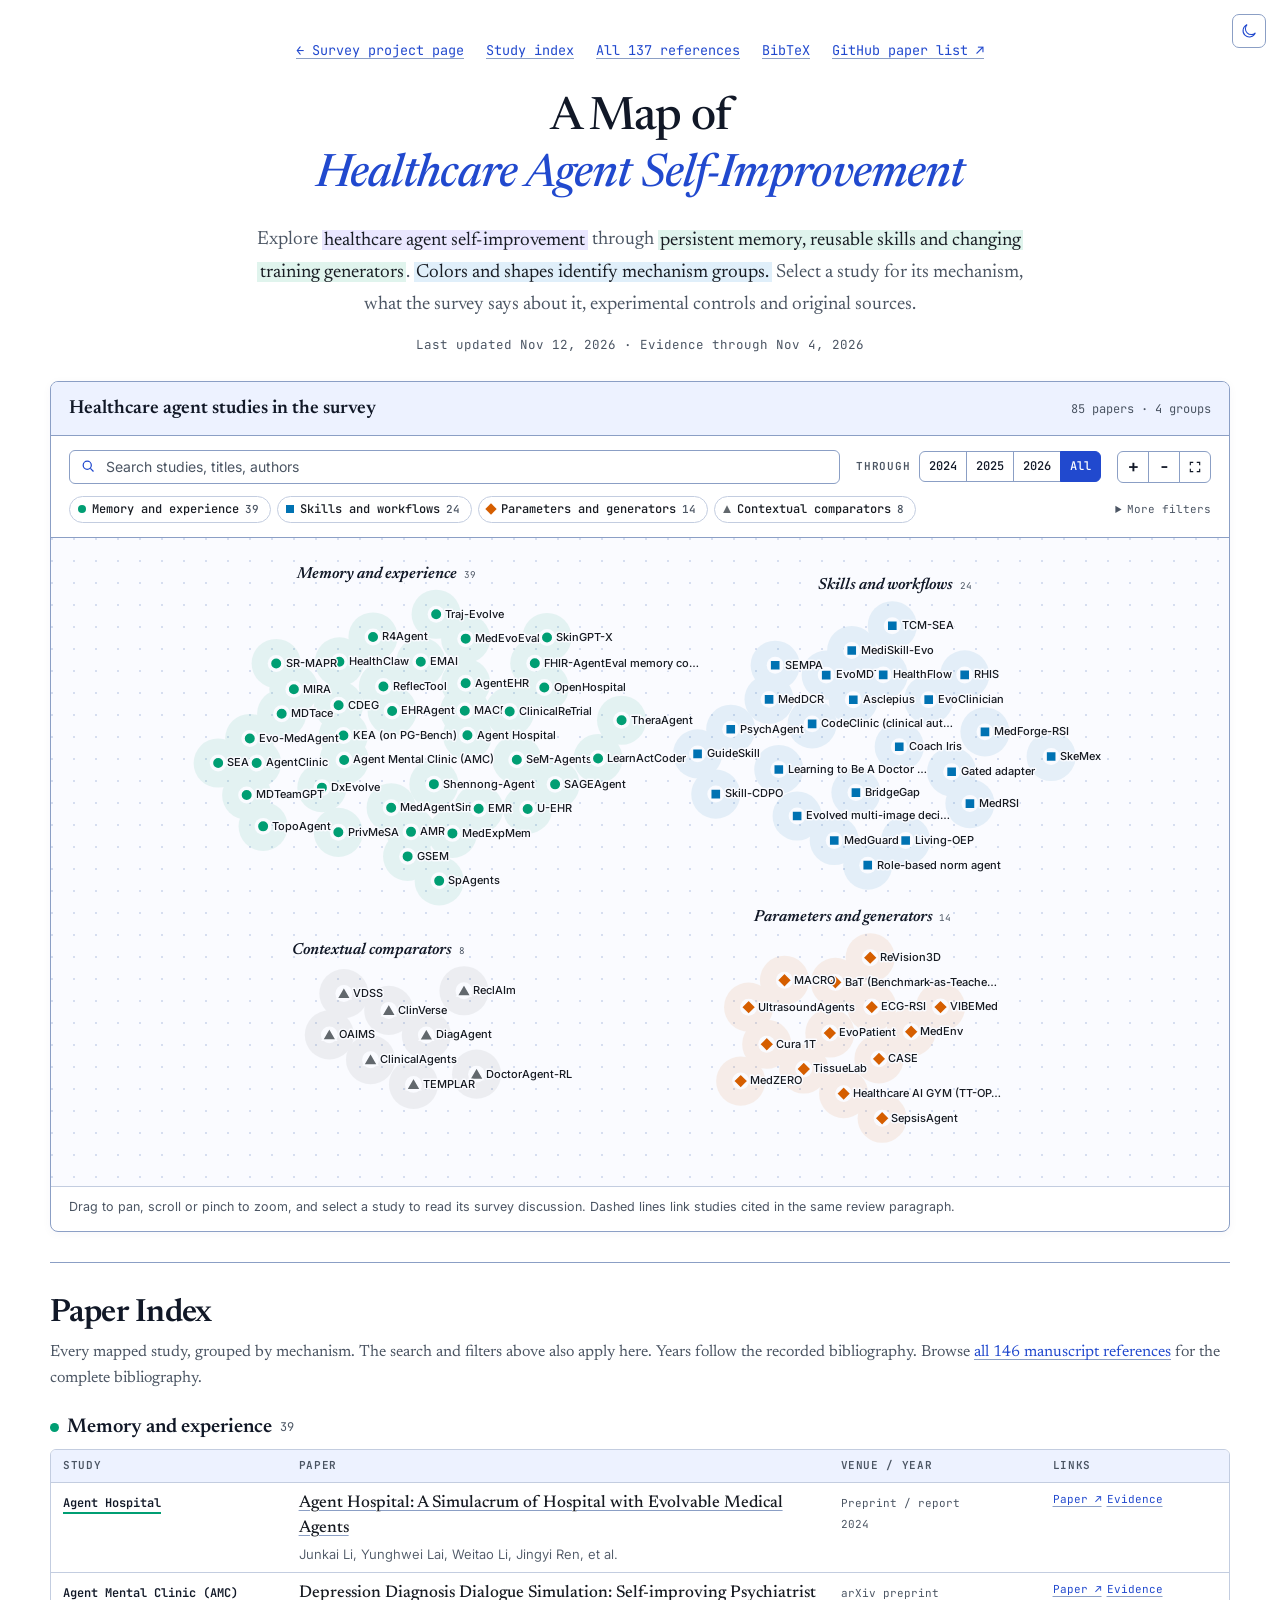
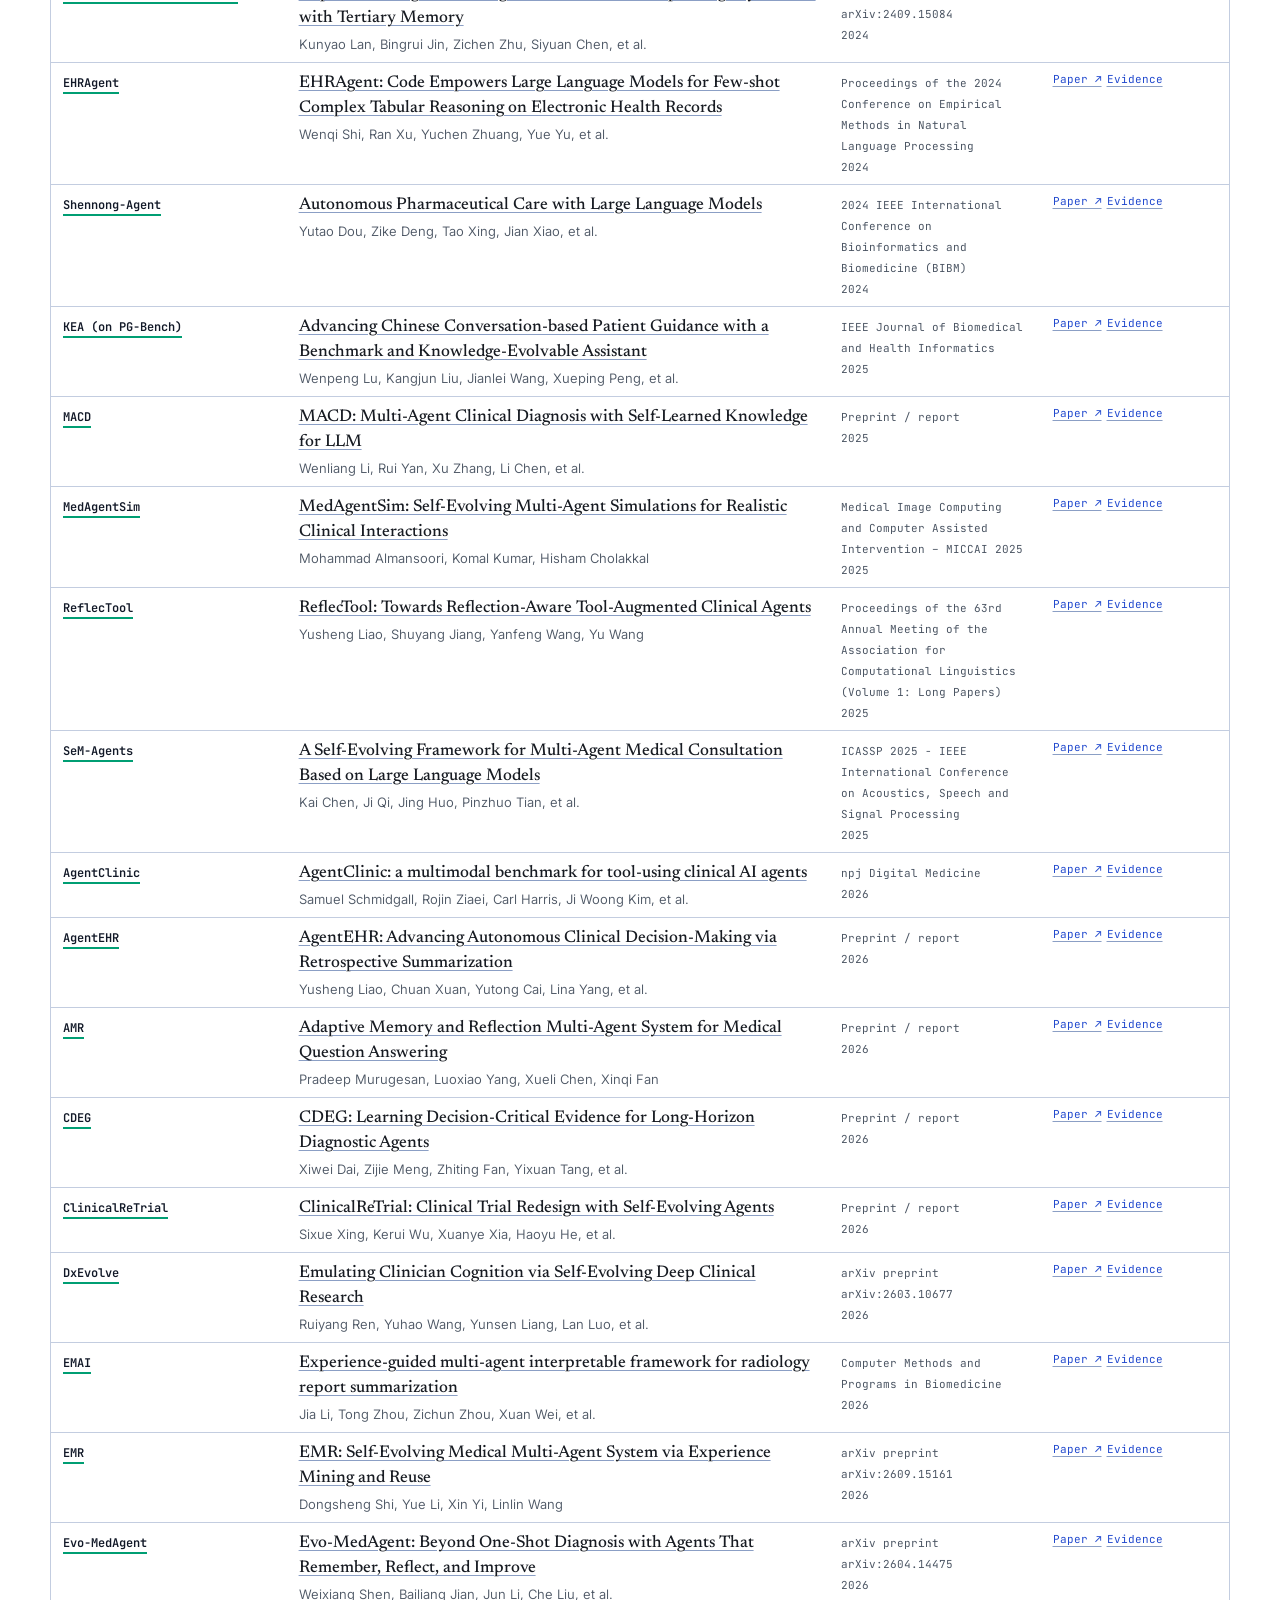
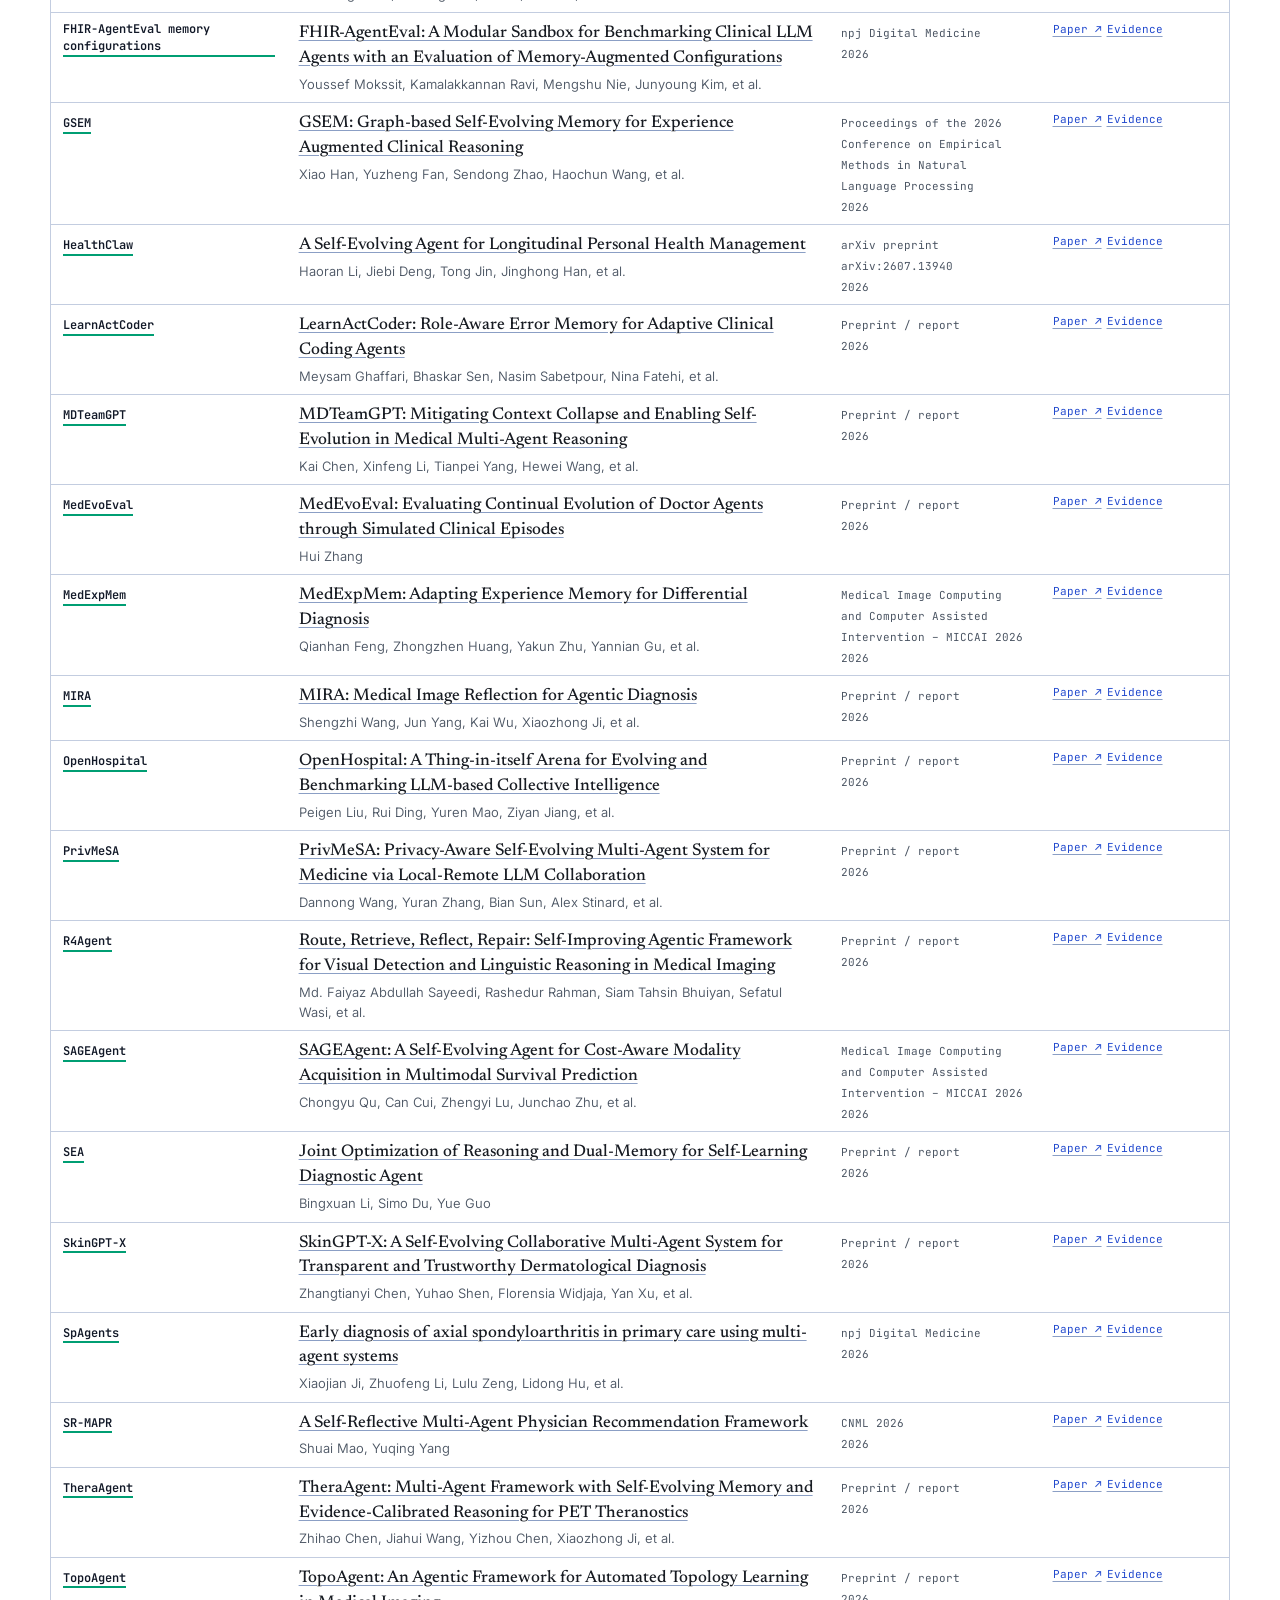
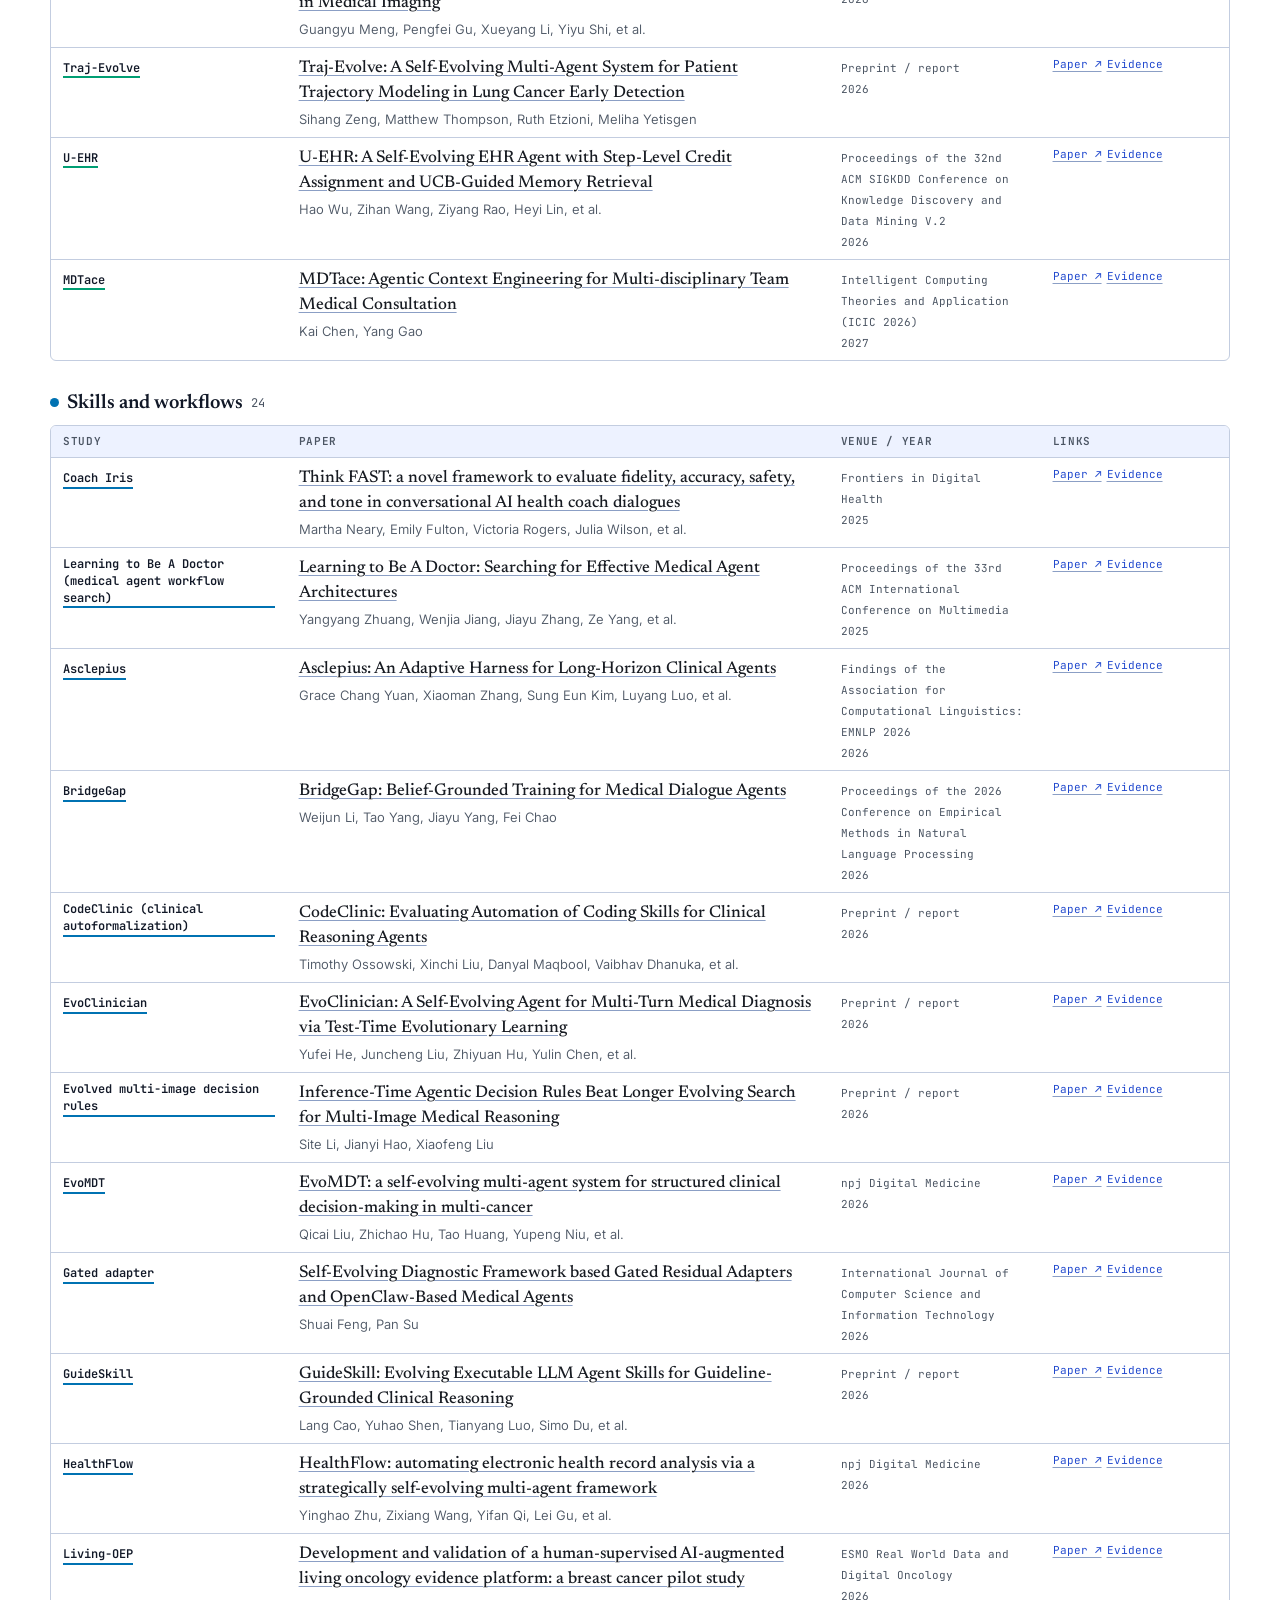
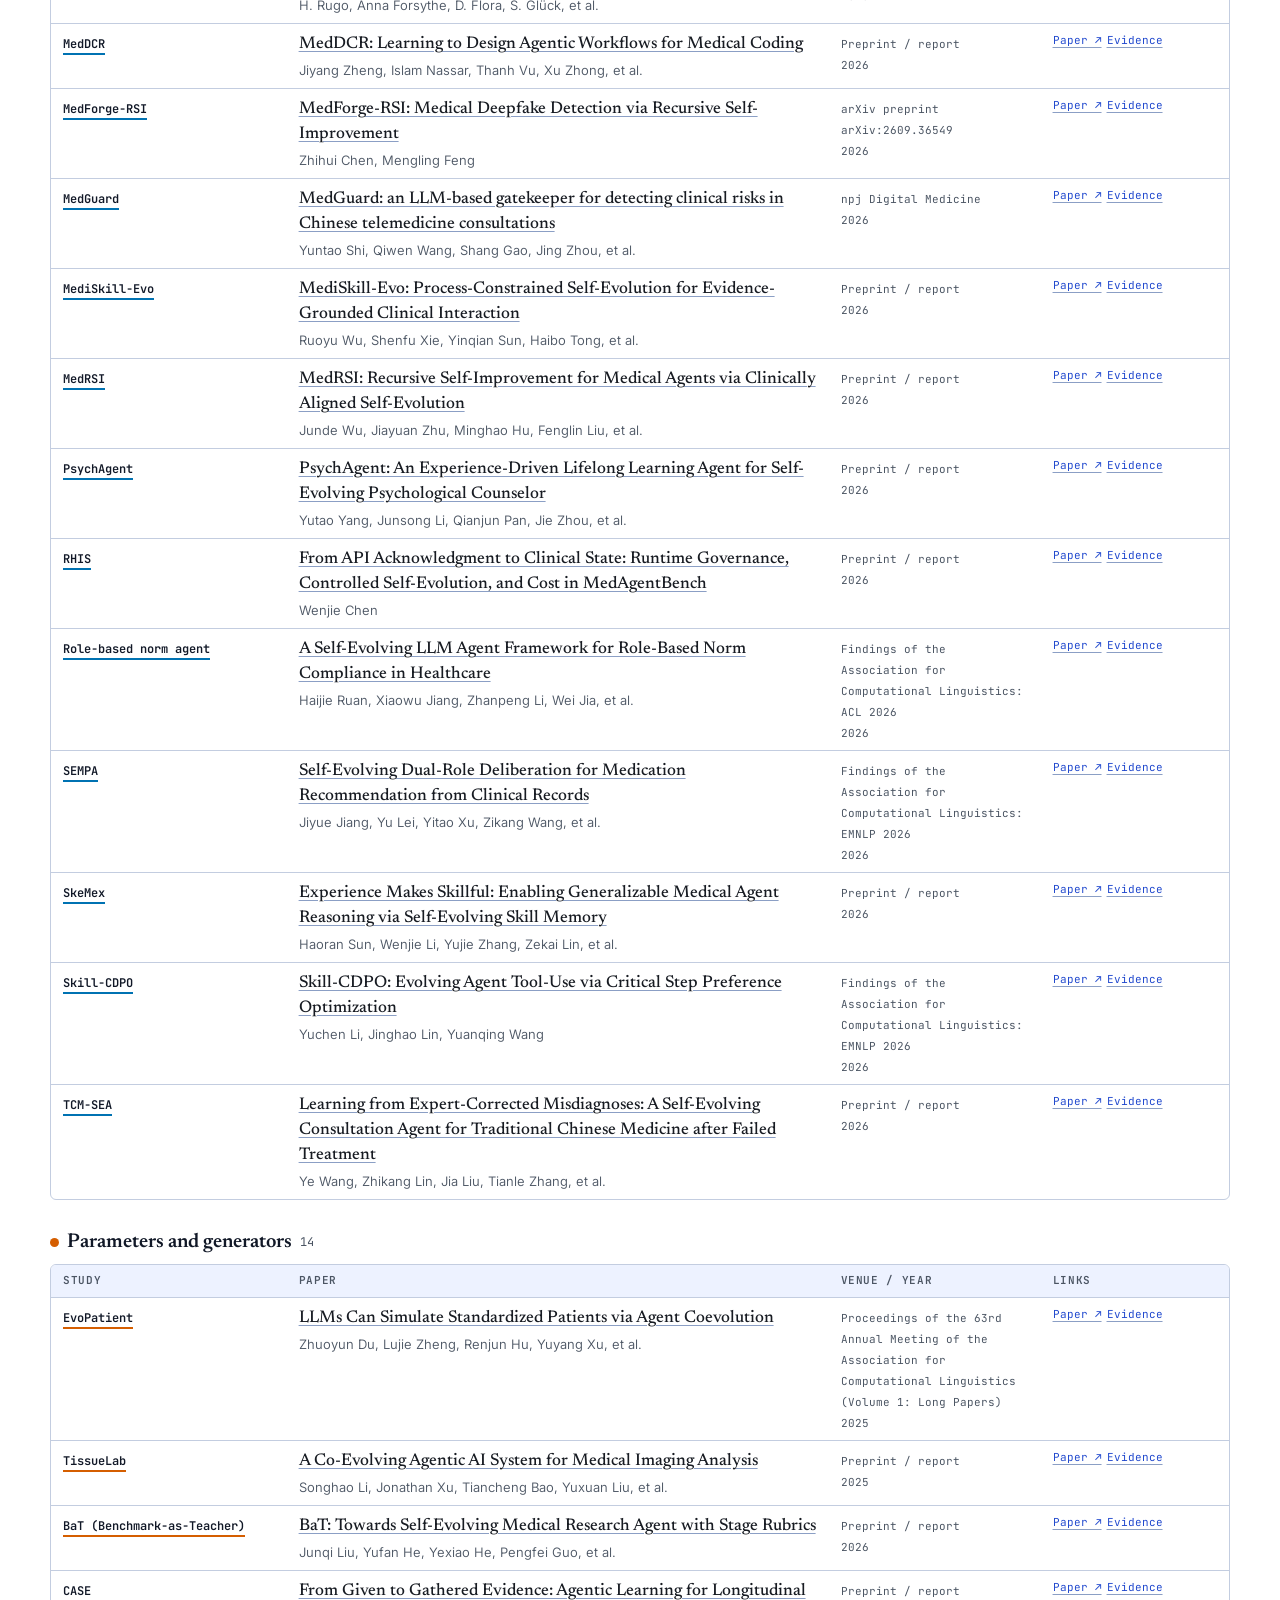
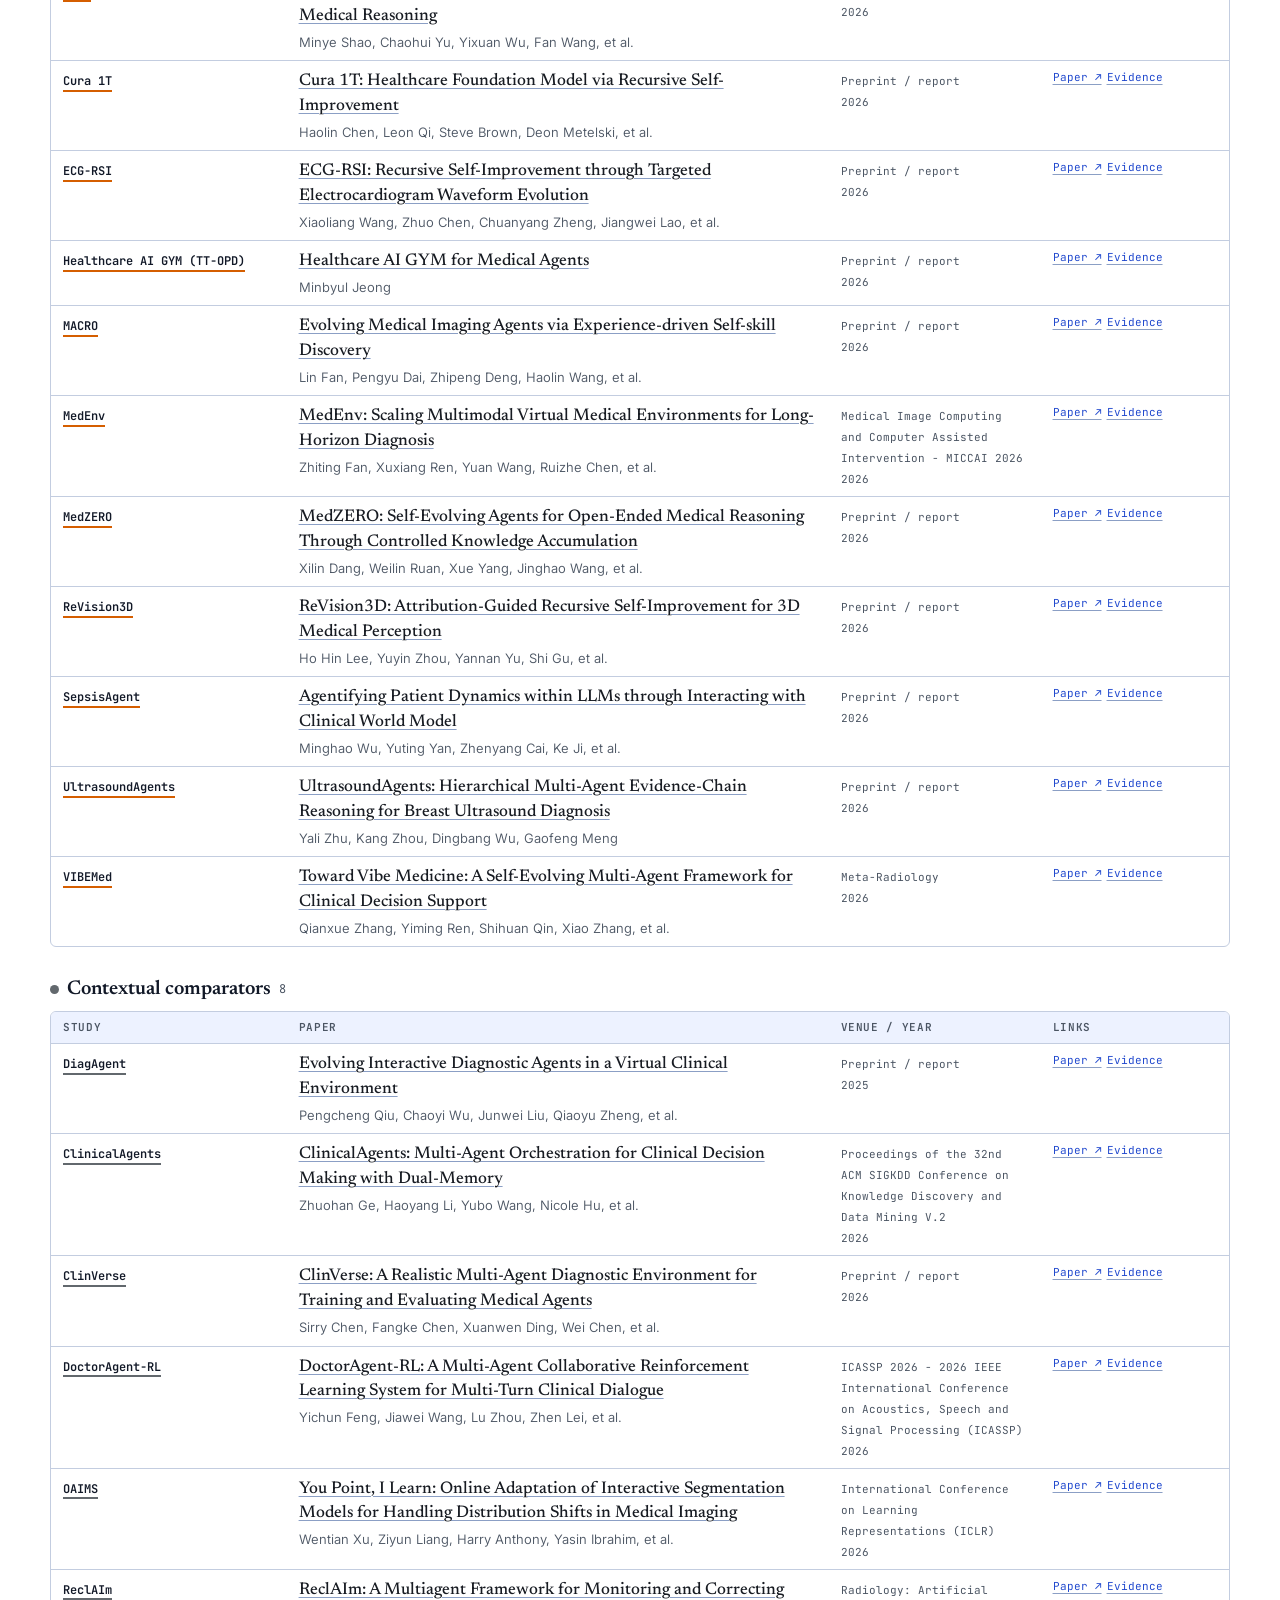
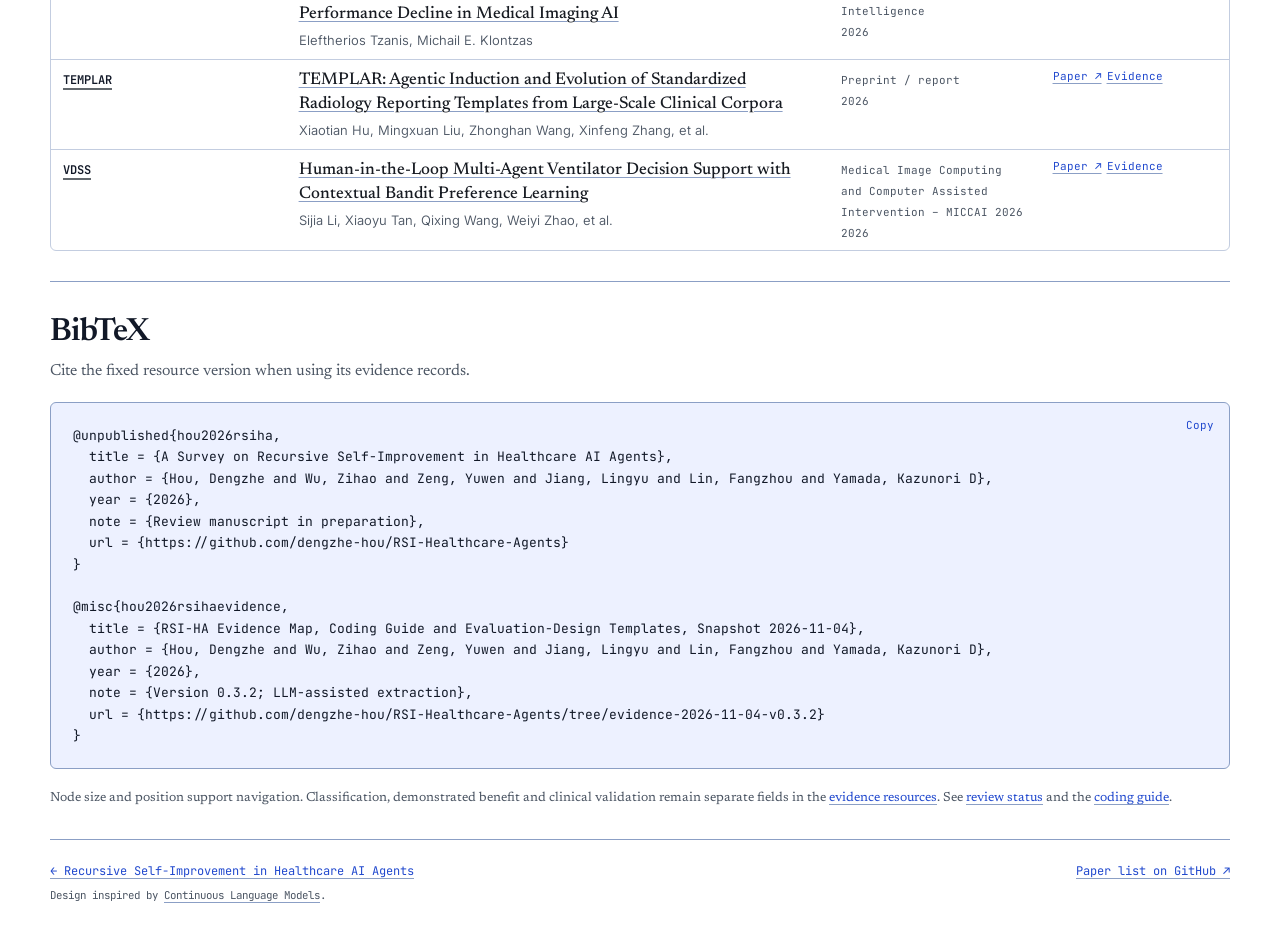
==== commit 4e4f56fd: "Sync the approved 137-reference manuscript while preserving the 85-study map" ====
--- a/map/index.html
+++ b/map/index.html
@@ -1,4 +1,4 @@
-<!doctype html><html lang="en"><head><meta charset="utf-8"><meta name="viewport" content="width=device-width,initial-scale=1"><title>A Map of Healthcare Agent Self-Improvement</title><meta name="description" content="Explore the healthcare agent self-improvement studies discussed in our survey, with source-linked records and survey excerpts."><meta property="og:title" content="A Map of Healthcare Agent Self-Improvement"><meta property="og:image" content="https://dengzhe-hou.github.io/RSI-Healthcare-Agents/assets/social-preview.png"><link rel="canonical" href="https://dengzhe-hou.github.io/RSI-Healthcare-Agents/map/"><link rel="stylesheet" href="../assets/site.css?v=20261112-cobalt"><link rel="stylesheet" href="map.css?v=20261112-cobalt"><script src="../assets/theme.js?v=20261112-layout"></script><script defer src="map.js?v=20261113-applications"></script></head><body><a class="skip" href="#network">Skip to map</a><button class="theme-switch" aria-label="Toggle dark mode" title="Toggle dark mode"><svg viewBox="0 0 24 24" aria-hidden="true"><path d="M20.5 14.5A8.5 8.5 0 1 1 9.5 3.5a7 7 0 0 0 11 11Z"/></svg></button>
-<header class="map-intro map-shell"><nav aria-label="Related pages"><a href="../">← Survey project page</a><a href="#paper-index">Study index</a><a href="../references/">All 146 references</a><a href="#citation">BibTeX</a><a href="https://github.com/dengzhe-hou/RSI-Healthcare-Agents/blob/main/PAPERS.md">GitHub paper list ↗</a></nav><h1><span>A Map of</span><span><em>Healthcare Agent Self-Improvement</em></span></h1><p class="map-deck">Explore <mark class="lavender">healthcare agent self-improvement</mark> through <mark class="mint">persistent memory, reusable skills and changing training generators</mark>. <mark class="sky">Colors and shapes identify mechanism groups.</mark> Select a study for its mechanism, what the survey says about it, experimental controls and original sources.</p><p class="updated">Last updated <time datetime="2026-11-12">Nov 12, 2026</time> · Evidence through Nov 4, 2026</p></header>
+<!doctype html><html lang="en"><head><meta charset="utf-8"><meta name="viewport" content="width=device-width,initial-scale=1"><title>A Map of Healthcare Agent Self-Improvement</title><meta name="description" content="Explore the healthcare agent self-improvement studies discussed in our survey, with source-linked records and survey excerpts."><meta property="og:title" content="A Map of Healthcare Agent Self-Improvement"><meta property="og:image" content="https://dengzhe-hou.github.io/RSI-Healthcare-Agents/assets/social-preview.png"><link rel="canonical" href="https://dengzhe-hou.github.io/RSI-Healthcare-Agents/map/"><link rel="stylesheet" href="../assets/site.css?v=20261112-cobalt"><link rel="stylesheet" href="map.css?v=20261112-cobalt"><script src="../assets/theme.js?v=20261112-layout"></script><script defer src="map.js?v=20261113-cleanup"></script></head><body><a class="skip" href="#network">Skip to map</a><button class="theme-switch" aria-label="Toggle dark mode" title="Toggle dark mode"><svg viewBox="0 0 24 24" aria-hidden="true"><path d="M20.5 14.5A8.5 8.5 0 1 1 9.5 3.5a7 7 0 0 0 11 11Z"/></svg></button>
+<header class="map-intro map-shell"><nav aria-label="Related pages"><a href="../">← Survey project page</a><a href="#paper-index">Study index</a><a href="../references/">All 137 references</a><a href="#citation">BibTeX</a><a href="https://github.com/dengzhe-hou/RSI-Healthcare-Agents/blob/main/PAPERS.md">GitHub paper list ↗</a></nav><h1><span>A Map of</span><span><em>Healthcare Agent Self-Improvement</em></span></h1><p class="map-deck">Explore <mark class="lavender">healthcare agent self-improvement</mark> through <mark class="mint">persistent memory, reusable skills and changing training generators</mark>. <mark class="sky">Colors and shapes identify mechanism groups.</mark> Select a study for its mechanism, what the survey says about it, experimental controls and original sources.</p><p class="updated">Last updated <time datetime="2026-11-12">Nov 12, 2026</time> · Evidence through Nov 4, 2026</p></header>
 <main class="map-shell"><section class="network-widget" id="network" aria-label="Interactive study map"><div class="widget-title"><strong>Healthcare agent studies in the survey</strong><span id="count" aria-live="polite">Loading papers…</span></div><form id="filters" role="search"><div class="control-row"><label class="paper-search"><svg viewBox="0 0 24 24" aria-hidden="true"><circle cx="10" cy="10" r="6.5"/><path d="m15 15 5 5"/></svg><input id="search" type="search" placeholder="Search studies, titles, authors" aria-label="Search studies" autocomplete="off"></label><div class="year-controls"><span>Through</span><div id="through-years" class="segmented"></div></div><div class="segmented zoom-controls"><button id="zoom-in" type="button" aria-label="Zoom in">+</button><button id="zoom-out" type="button" aria-label="Zoom out">−</button><button id="zoom-fit" type="button" aria-label="Fit map"><svg viewBox="0 0 24 24" aria-hidden="true"><path d="M4 9V4h5M15 4h5v5M20 15v5h-5M9 20H4v-5"/></svg></button></div></div><div class="legend-row"><div id="legend" class="legend" role="group" aria-label="Filter by mechanism group"></div><details class="advanced"><summary>More filters</summary><div class="advanced-body"><label>Survey section<select id="section"><option value="">Whole survey</option></select></label><label>Evaluation<select id="setting"><option value="">All settings</option></select></label><label>Evidence level<select id="level"><option value="">All levels</option></select></label><label>Exact year<select id="year"><option value="">All years</option></select></label><select id="group" hidden><option value="">All groups</option></select><button id="reset-filters" type="button">Reset all filters</button></div></details></div></form><div class="workspace" id="workspace"><section id="map-stage" aria-label="Paper network"><svg id="map" viewBox="0 0 1200 860" role="group" aria-label="Studies grouped by recorded mechanism"></svg><div id="map-tooltip" role="tooltip" hidden></div><p id="empty" hidden>No papers match. Clear the search or enable another group.</p><aside id="detail" hidden aria-label="Selected study"></aside></section></div><p class="map-hint">Drag to pan, scroll or pinch to zoom, and select a study to read its survey discussion. Dashed lines link studies cited in the same review paragraph.</p></section>
 <section class="index-section"><h2>Paper Index</h2><p class="note">Every mapped study, grouped by mechanism. The search and filters above also apply here. Years follow the recorded bibliography. Browse <a href="../references/">all 146 manuscript references</a> for the complete bibliography.</p><div id="paper-index" aria-label="Paper index"></div></section><section id="citation" class="map-citation"><h2>BibTeX</h2><p class="note">Cite the fixed resource version when using its evidence records.</p><div class="citation-box"><button id="copy-citation" aria-label="Copy BibTeX">Copy</button><pre id="citation-text"></pre></div><p class="note status-note">Node size and position support navigation. Classification, demonstrated benefit and clinical validation remain separate fields in the <a href="../resources/">evidence resources</a>. See <a href="../resources/REVIEW_STATUS.md">review status</a> and the <a href="../resources/EVIDENCE_CODING_GUIDE.md">coding guide</a>.</p></section></main><footer class="map-shell"><div class="site-footer-note"><a href="../">← Recursive Self-Improvement in Healthcare AI Agents</a><span class="design-credit">Design inspired by <a href="https://continuous-lm.github.io/">Continuous Language Models</a>.</span></div><a href="https://github.com/dengzhe-hou/RSI-Healthcare-Agents">Paper list on GitHub ↗</a></footer></body></html>
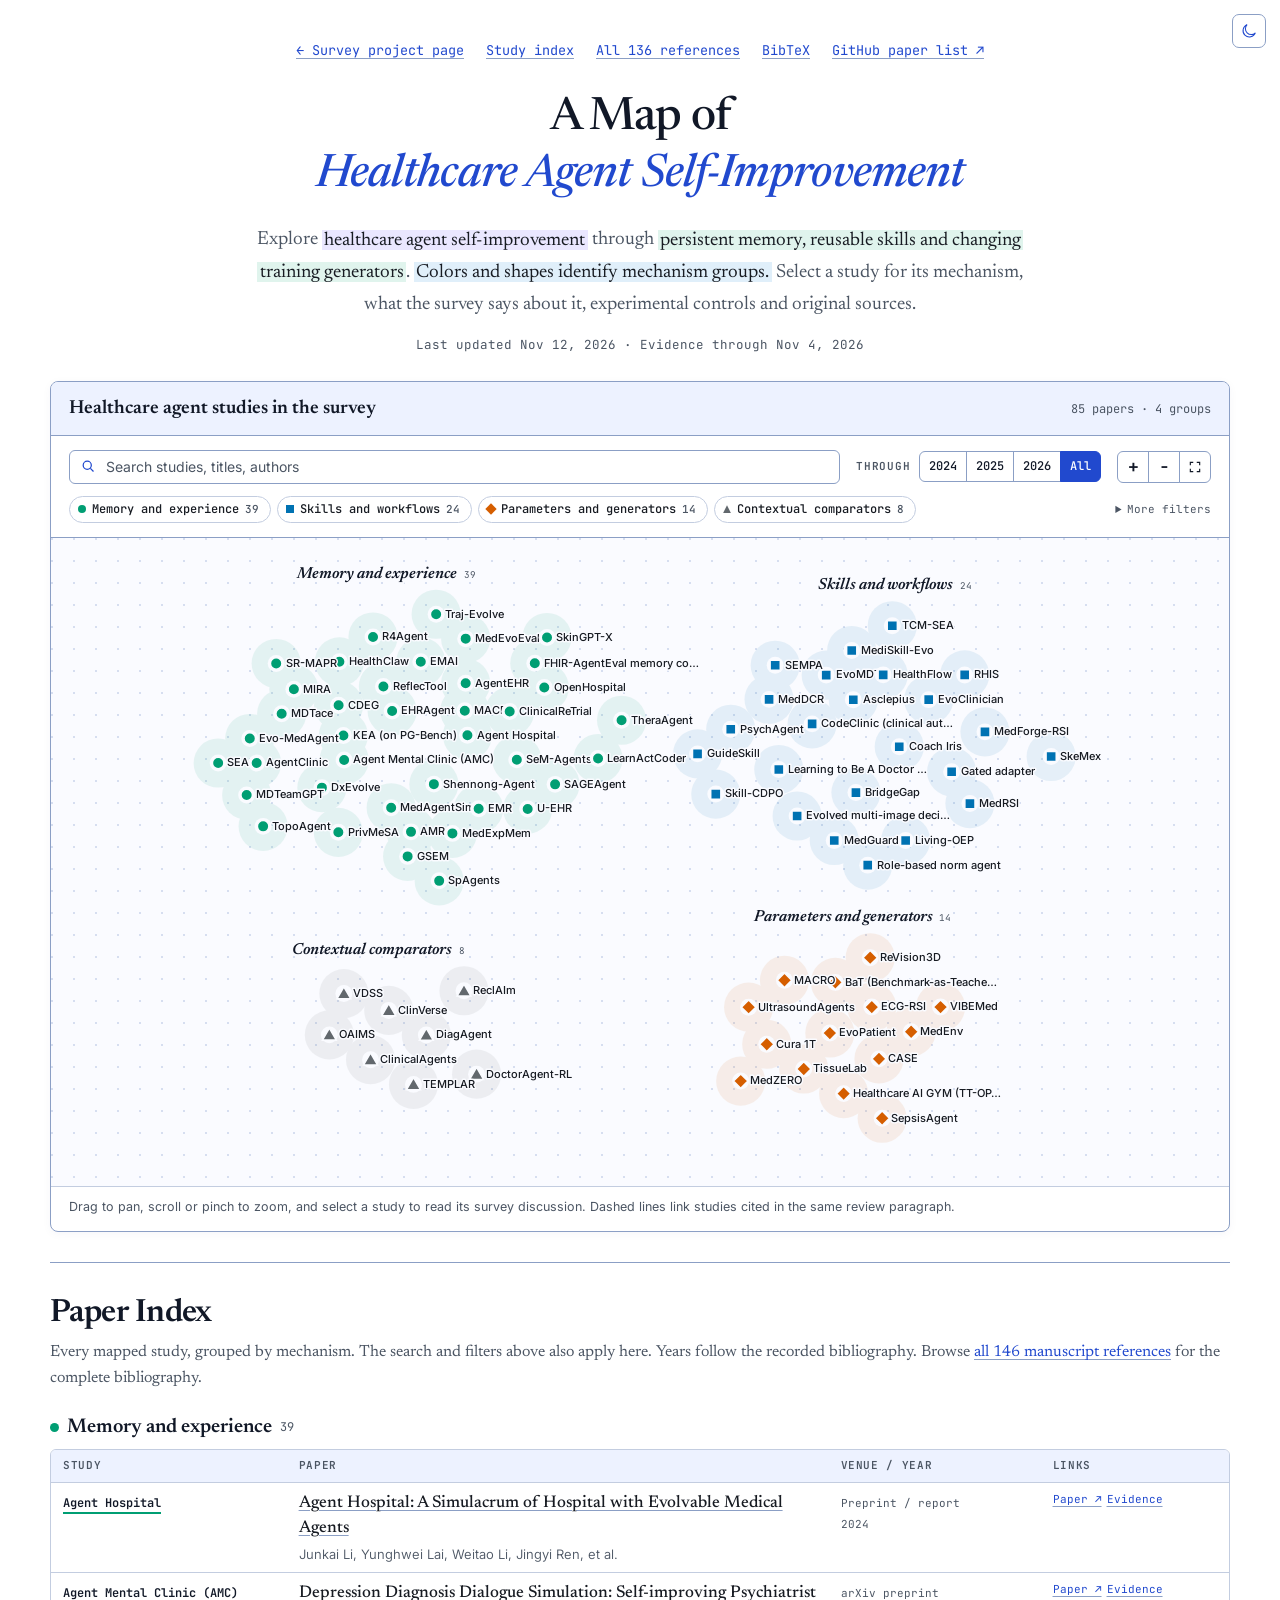
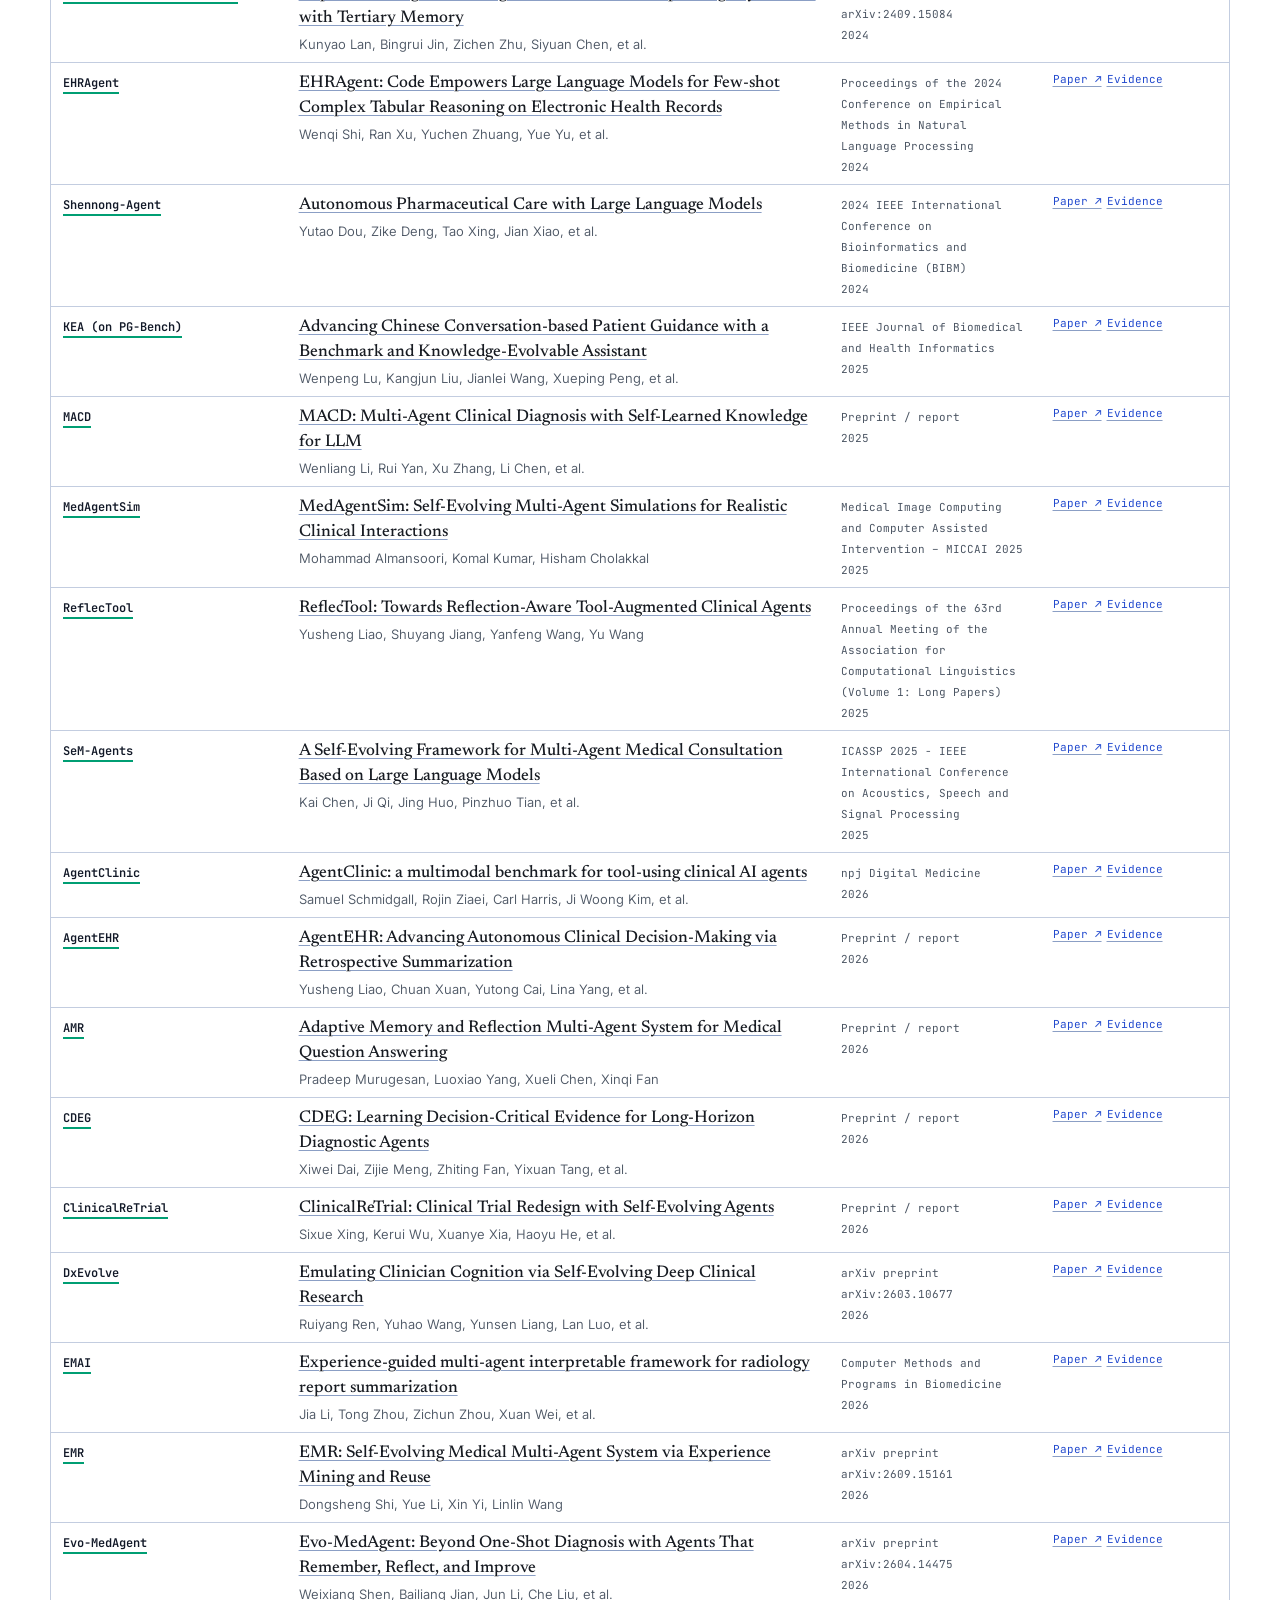
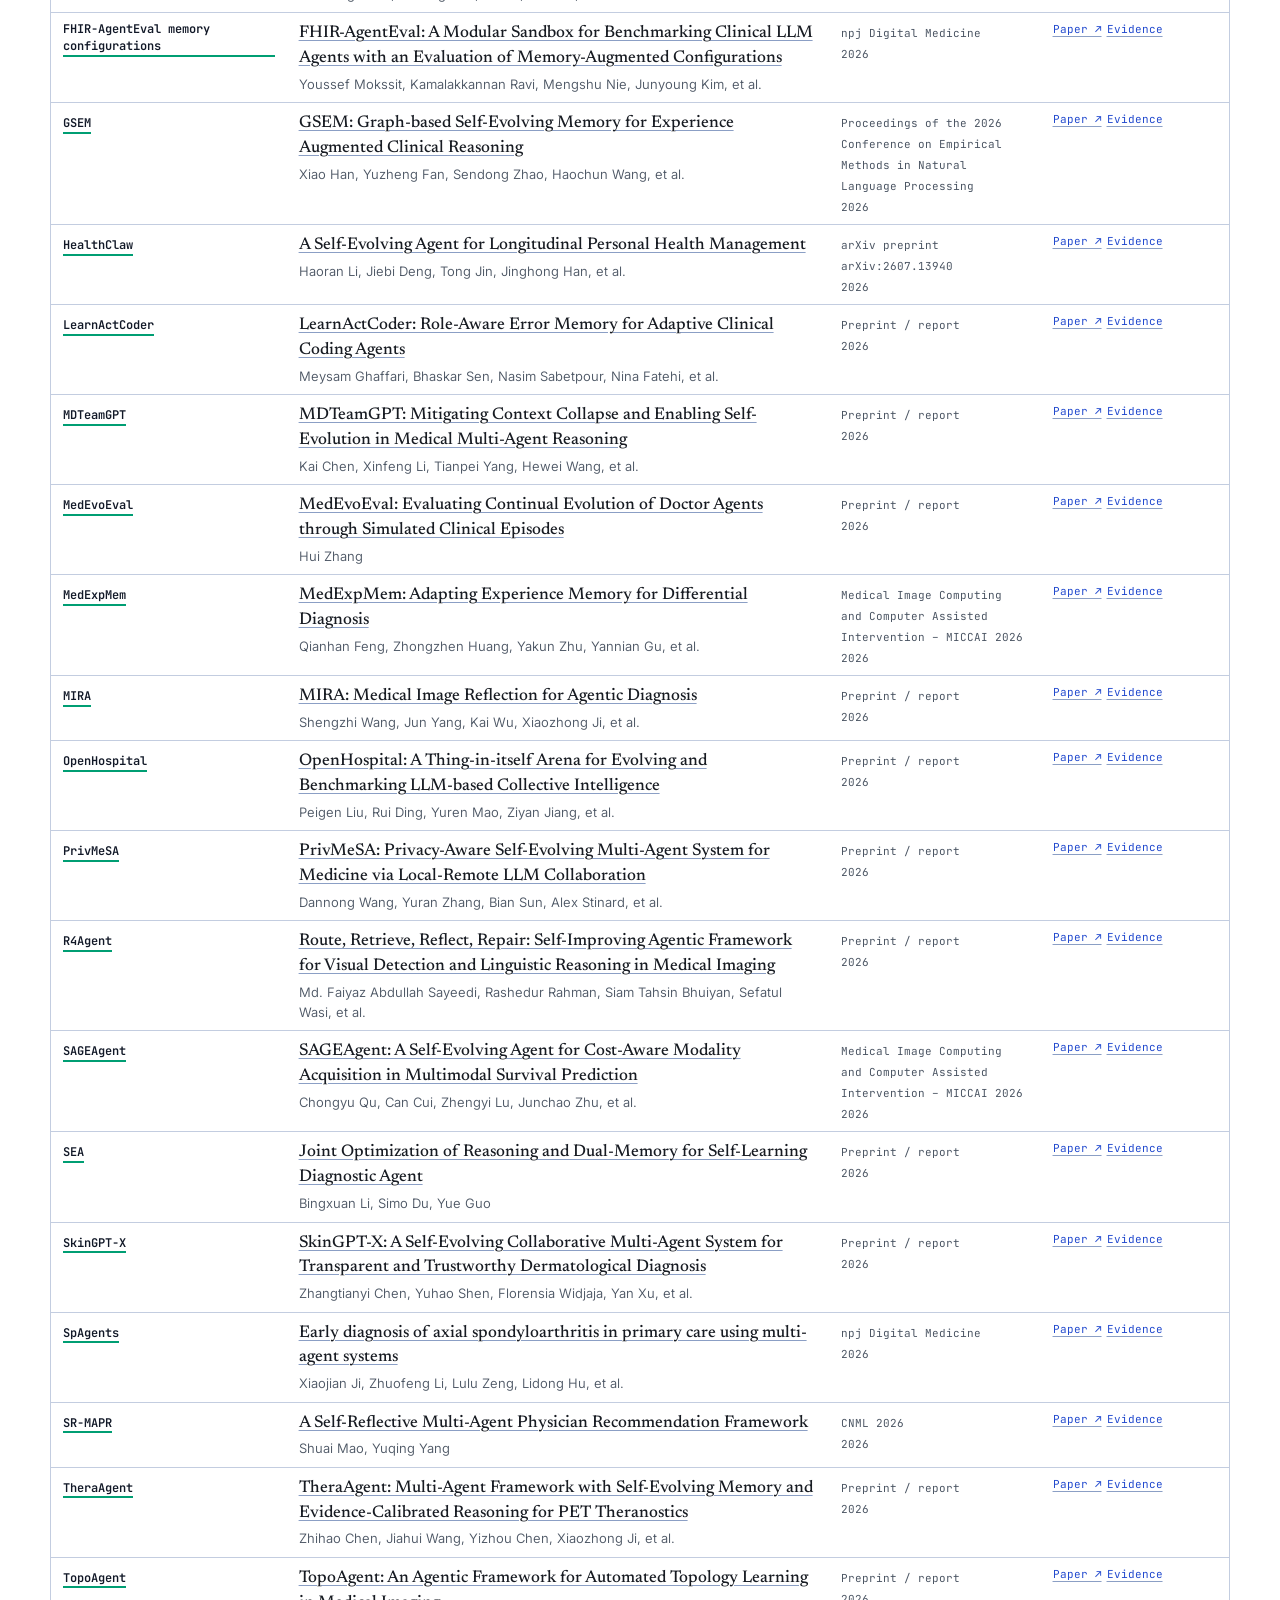
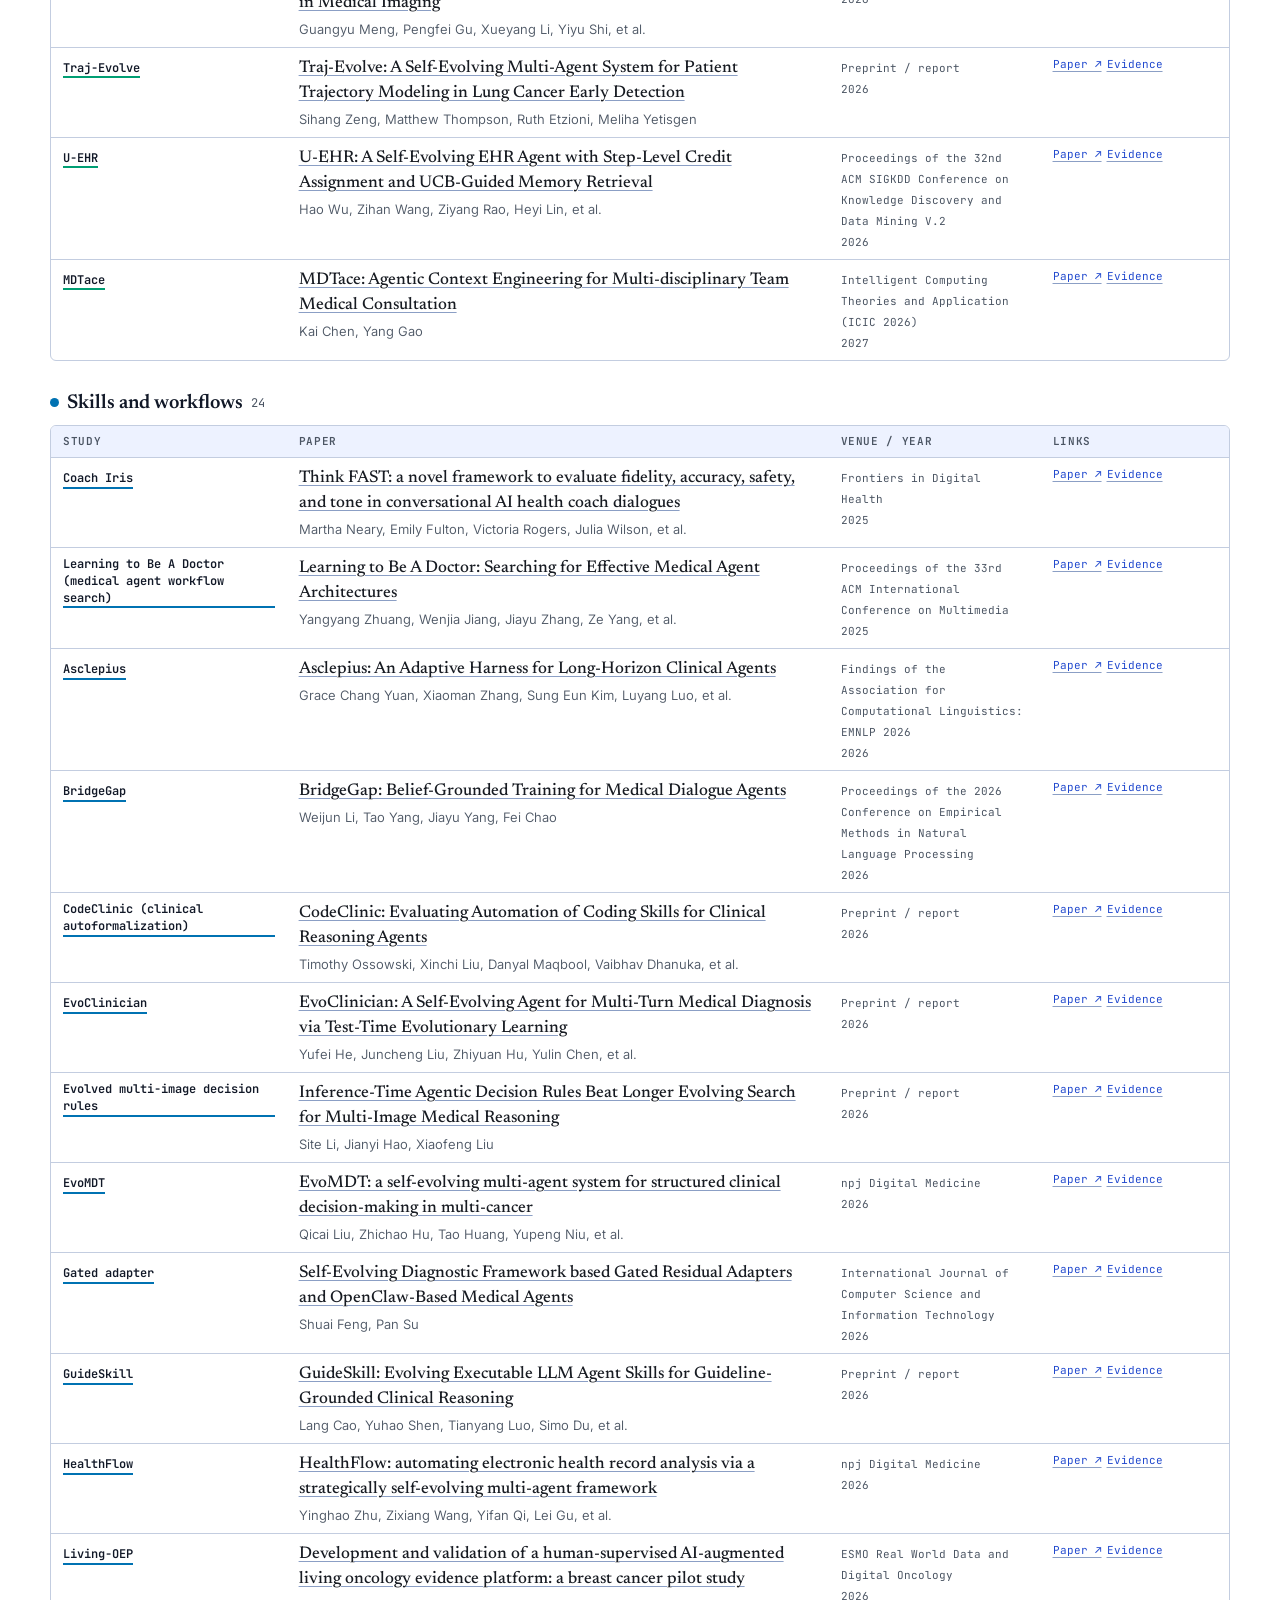
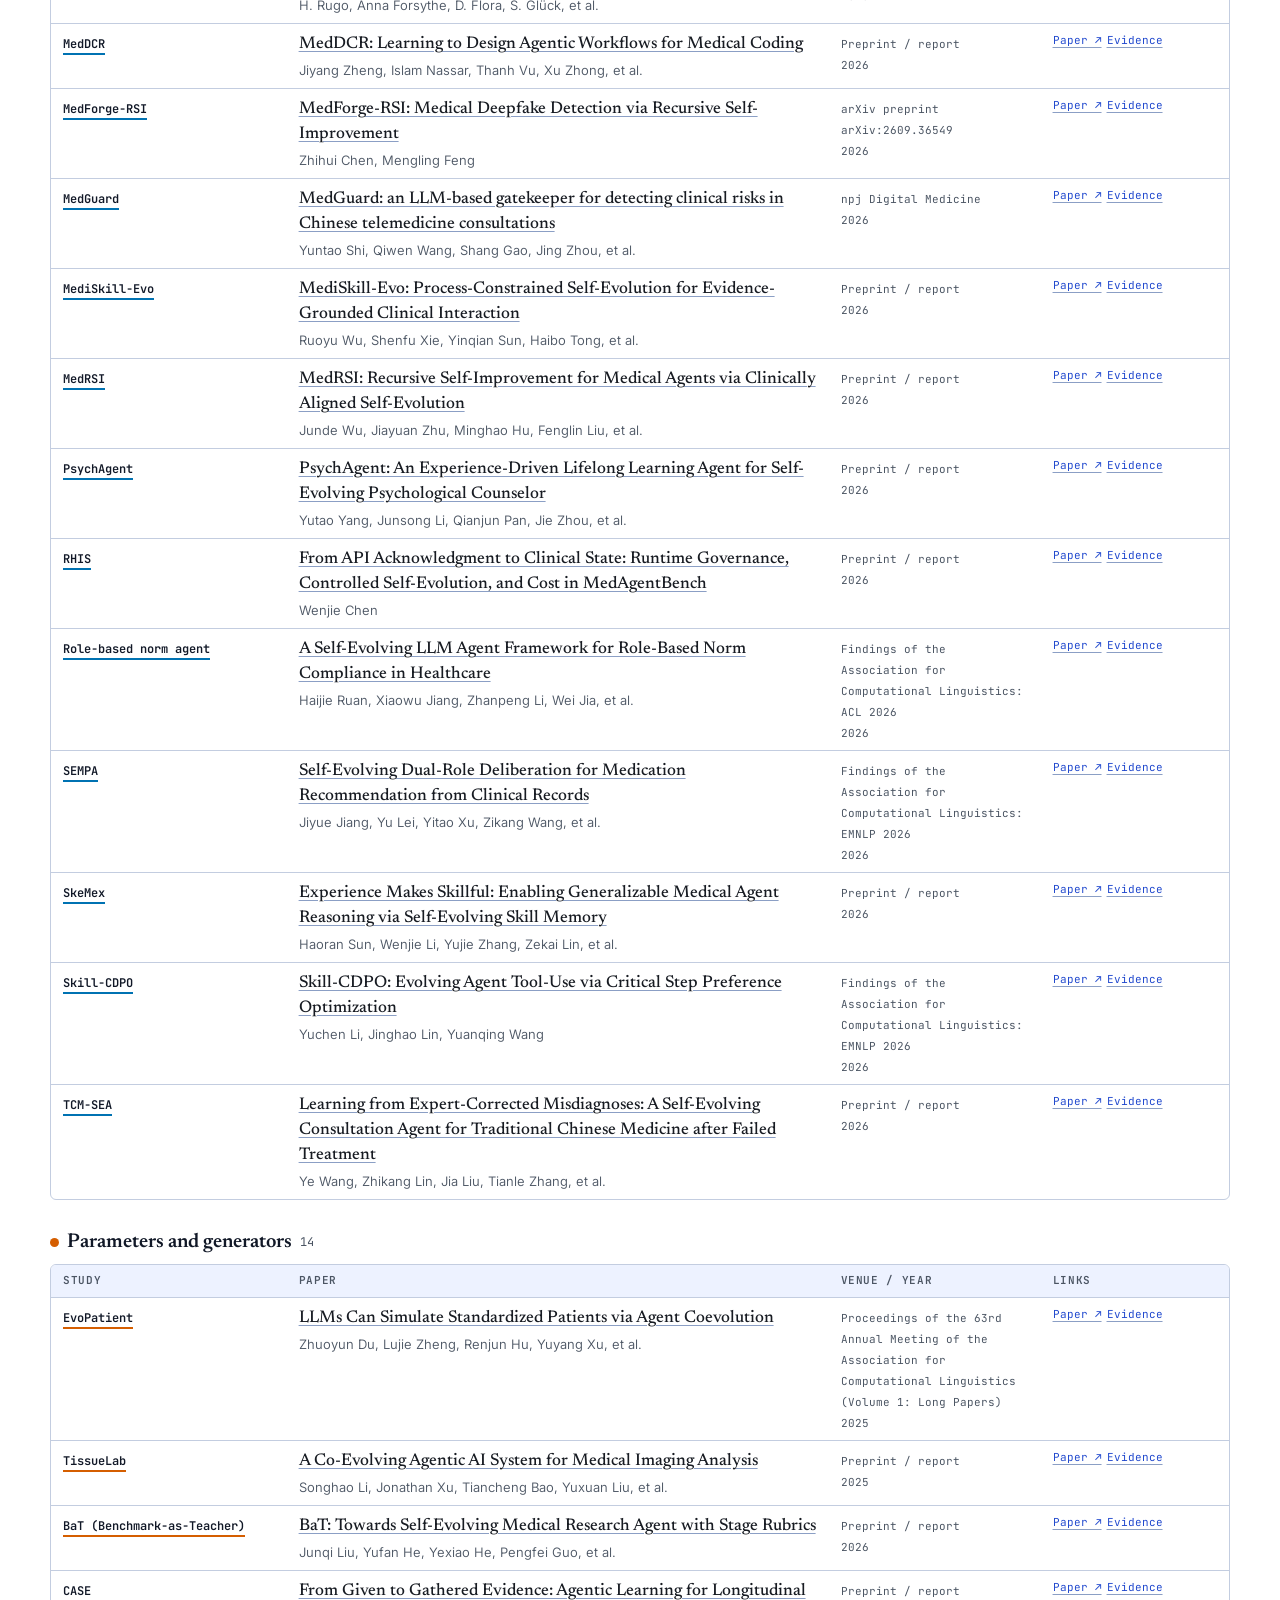
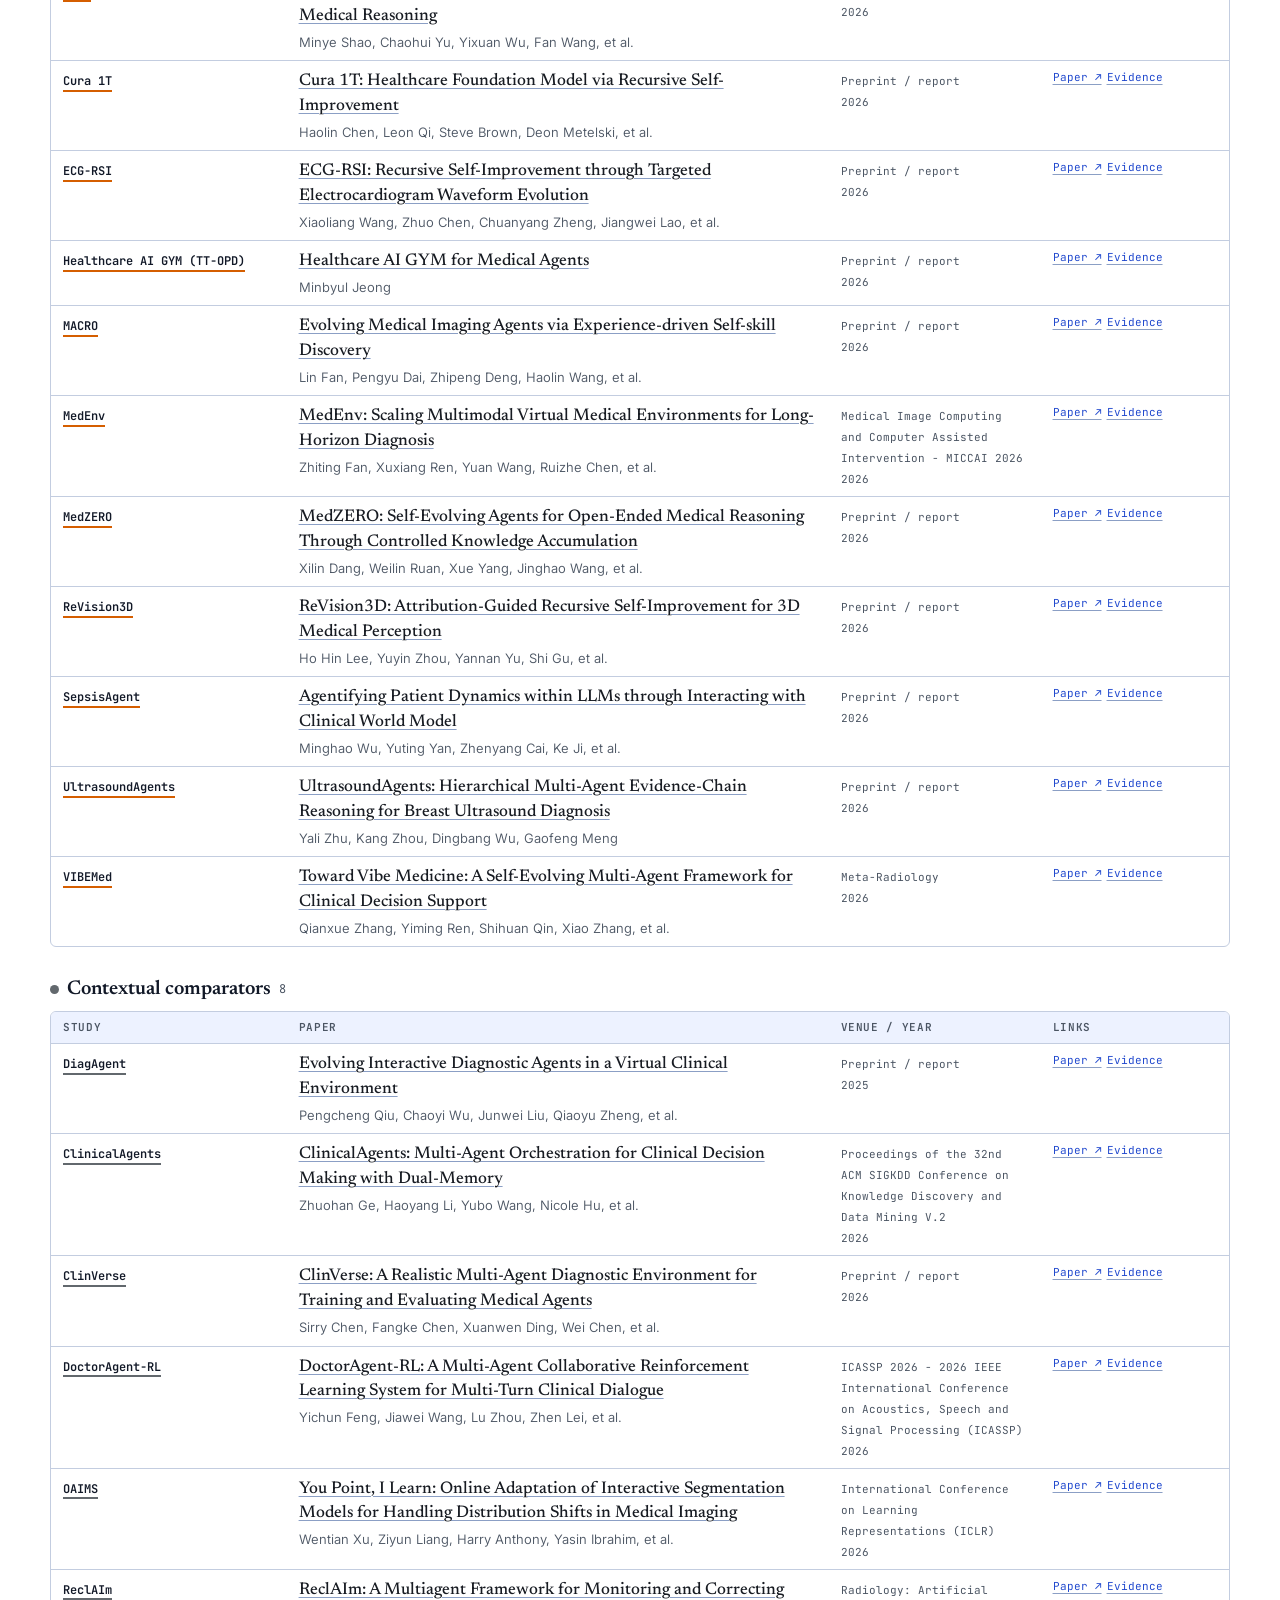
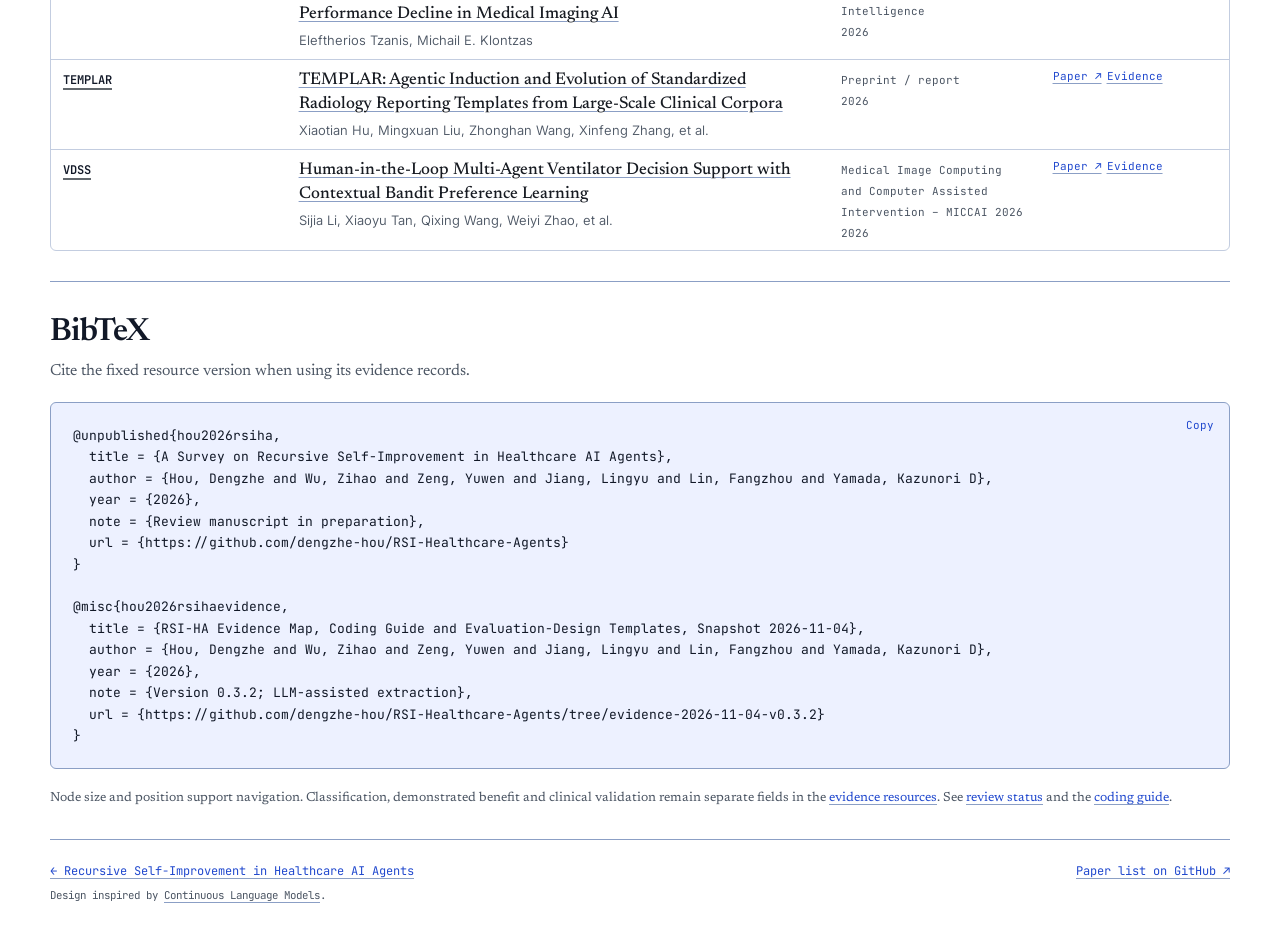
==== commit 5a316b74: "Remove PCCP from the live survey bibliography and overview" ====
--- a/map/index.html
+++ b/map/index.html
@@ -1,4 +1,4 @@
 <!doctype html><html lang="en"><head><meta charset="utf-8"><meta name="viewport" content="width=device-width,initial-scale=1"><title>A Map of Healthcare Agent Self-Improvement</title><meta name="description" content="Explore the healthcare agent self-improvement studies discussed in our survey, with source-linked records and survey excerpts."><meta property="og:title" content="A Map of Healthcare Agent Self-Improvement"><meta property="og:image" content="https://dengzhe-hou.github.io/RSI-Healthcare-Agents/assets/social-preview.png"><link rel="canonical" href="https://dengzhe-hou.github.io/RSI-Healthcare-Agents/map/"><link rel="stylesheet" href="../assets/site.css?v=20261112-cobalt"><link rel="stylesheet" href="map.css?v=20261112-cobalt"><script src="../assets/theme.js?v=20261112-layout"></script><script defer src="map.js?v=20261113-cleanup"></script></head><body><a class="skip" href="#network">Skip to map</a><button class="theme-switch" aria-label="Toggle dark mode" title="Toggle dark mode"><svg viewBox="0 0 24 24" aria-hidden="true"><path d="M20.5 14.5A8.5 8.5 0 1 1 9.5 3.5a7 7 0 0 0 11 11Z"/></svg></button>
-<header class="map-intro map-shell"><nav aria-label="Related pages"><a href="../">← Survey project page</a><a href="#paper-index">Study index</a><a href="../references/">All 137 references</a><a href="#citation">BibTeX</a><a href="https://github.com/dengzhe-hou/RSI-Healthcare-Agents/blob/main/PAPERS.md">GitHub paper list ↗</a></nav><h1><span>A Map of</span><span><em>Healthcare Agent Self-Improvement</em></span></h1><p class="map-deck">Explore <mark class="lavender">healthcare agent self-improvement</mark> through <mark class="mint">persistent memory, reusable skills and changing training generators</mark>. <mark class="sky">Colors and shapes identify mechanism groups.</mark> Select a study for its mechanism, what the survey says about it, experimental controls and original sources.</p><p class="updated">Last updated <time datetime="2026-11-12">Nov 12, 2026</time> · Evidence through Nov 4, 2026</p></header>
+<header class="map-intro map-shell"><nav aria-label="Related pages"><a href="../">← Survey project page</a><a href="#paper-index">Study index</a><a href="../references/">All 136 references</a><a href="#citation">BibTeX</a><a href="https://github.com/dengzhe-hou/RSI-Healthcare-Agents/blob/main/PAPERS.md">GitHub paper list ↗</a></nav><h1><span>A Map of</span><span><em>Healthcare Agent Self-Improvement</em></span></h1><p class="map-deck">Explore <mark class="lavender">healthcare agent self-improvement</mark> through <mark class="mint">persistent memory, reusable skills and changing training generators</mark>. <mark class="sky">Colors and shapes identify mechanism groups.</mark> Select a study for its mechanism, what the survey says about it, experimental controls and original sources.</p><p class="updated">Last updated <time datetime="2026-11-12">Nov 12, 2026</time> · Evidence through Nov 4, 2026</p></header>
 <main class="map-shell"><section class="network-widget" id="network" aria-label="Interactive study map"><div class="widget-title"><strong>Healthcare agent studies in the survey</strong><span id="count" aria-live="polite">Loading papers…</span></div><form id="filters" role="search"><div class="control-row"><label class="paper-search"><svg viewBox="0 0 24 24" aria-hidden="true"><circle cx="10" cy="10" r="6.5"/><path d="m15 15 5 5"/></svg><input id="search" type="search" placeholder="Search studies, titles, authors" aria-label="Search studies" autocomplete="off"></label><div class="year-controls"><span>Through</span><div id="through-years" class="segmented"></div></div><div class="segmented zoom-controls"><button id="zoom-in" type="button" aria-label="Zoom in">+</button><button id="zoom-out" type="button" aria-label="Zoom out">−</button><button id="zoom-fit" type="button" aria-label="Fit map"><svg viewBox="0 0 24 24" aria-hidden="true"><path d="M4 9V4h5M15 4h5v5M20 15v5h-5M9 20H4v-5"/></svg></button></div></div><div class="legend-row"><div id="legend" class="legend" role="group" aria-label="Filter by mechanism group"></div><details class="advanced"><summary>More filters</summary><div class="advanced-body"><label>Survey section<select id="section"><option value="">Whole survey</option></select></label><label>Evaluation<select id="setting"><option value="">All settings</option></select></label><label>Evidence level<select id="level"><option value="">All levels</option></select></label><label>Exact year<select id="year"><option value="">All years</option></select></label><select id="group" hidden><option value="">All groups</option></select><button id="reset-filters" type="button">Reset all filters</button></div></details></div></form><div class="workspace" id="workspace"><section id="map-stage" aria-label="Paper network"><svg id="map" viewBox="0 0 1200 860" role="group" aria-label="Studies grouped by recorded mechanism"></svg><div id="map-tooltip" role="tooltip" hidden></div><p id="empty" hidden>No papers match. Clear the search or enable another group.</p><aside id="detail" hidden aria-label="Selected study"></aside></section></div><p class="map-hint">Drag to pan, scroll or pinch to zoom, and select a study to read its survey discussion. Dashed lines link studies cited in the same review paragraph.</p></section>
 <section class="index-section"><h2>Paper Index</h2><p class="note">Every mapped study, grouped by mechanism. The search and filters above also apply here. Years follow the recorded bibliography. Browse <a href="../references/">all 146 manuscript references</a> for the complete bibliography.</p><div id="paper-index" aria-label="Paper index"></div></section><section id="citation" class="map-citation"><h2>BibTeX</h2><p class="note">Cite the fixed resource version when using its evidence records.</p><div class="citation-box"><button id="copy-citation" aria-label="Copy BibTeX">Copy</button><pre id="citation-text"></pre></div><p class="note status-note">Node size and position support navigation. Classification, demonstrated benefit and clinical validation remain separate fields in the <a href="../resources/">evidence resources</a>. See <a href="../resources/REVIEW_STATUS.md">review status</a> and the <a href="../resources/EVIDENCE_CODING_GUIDE.md">coding guide</a>.</p></section></main><footer class="map-shell"><div class="site-footer-note"><a href="../">← Recursive Self-Improvement in Healthcare AI Agents</a><span class="design-credit">Design inspired by <a href="https://continuous-lm.github.io/">Continuous Language Models</a>.</span></div><a href="https://github.com/dengzhe-hou/RSI-Healthcare-Agents">Paper list on GitHub ↗</a></footer></body></html>
